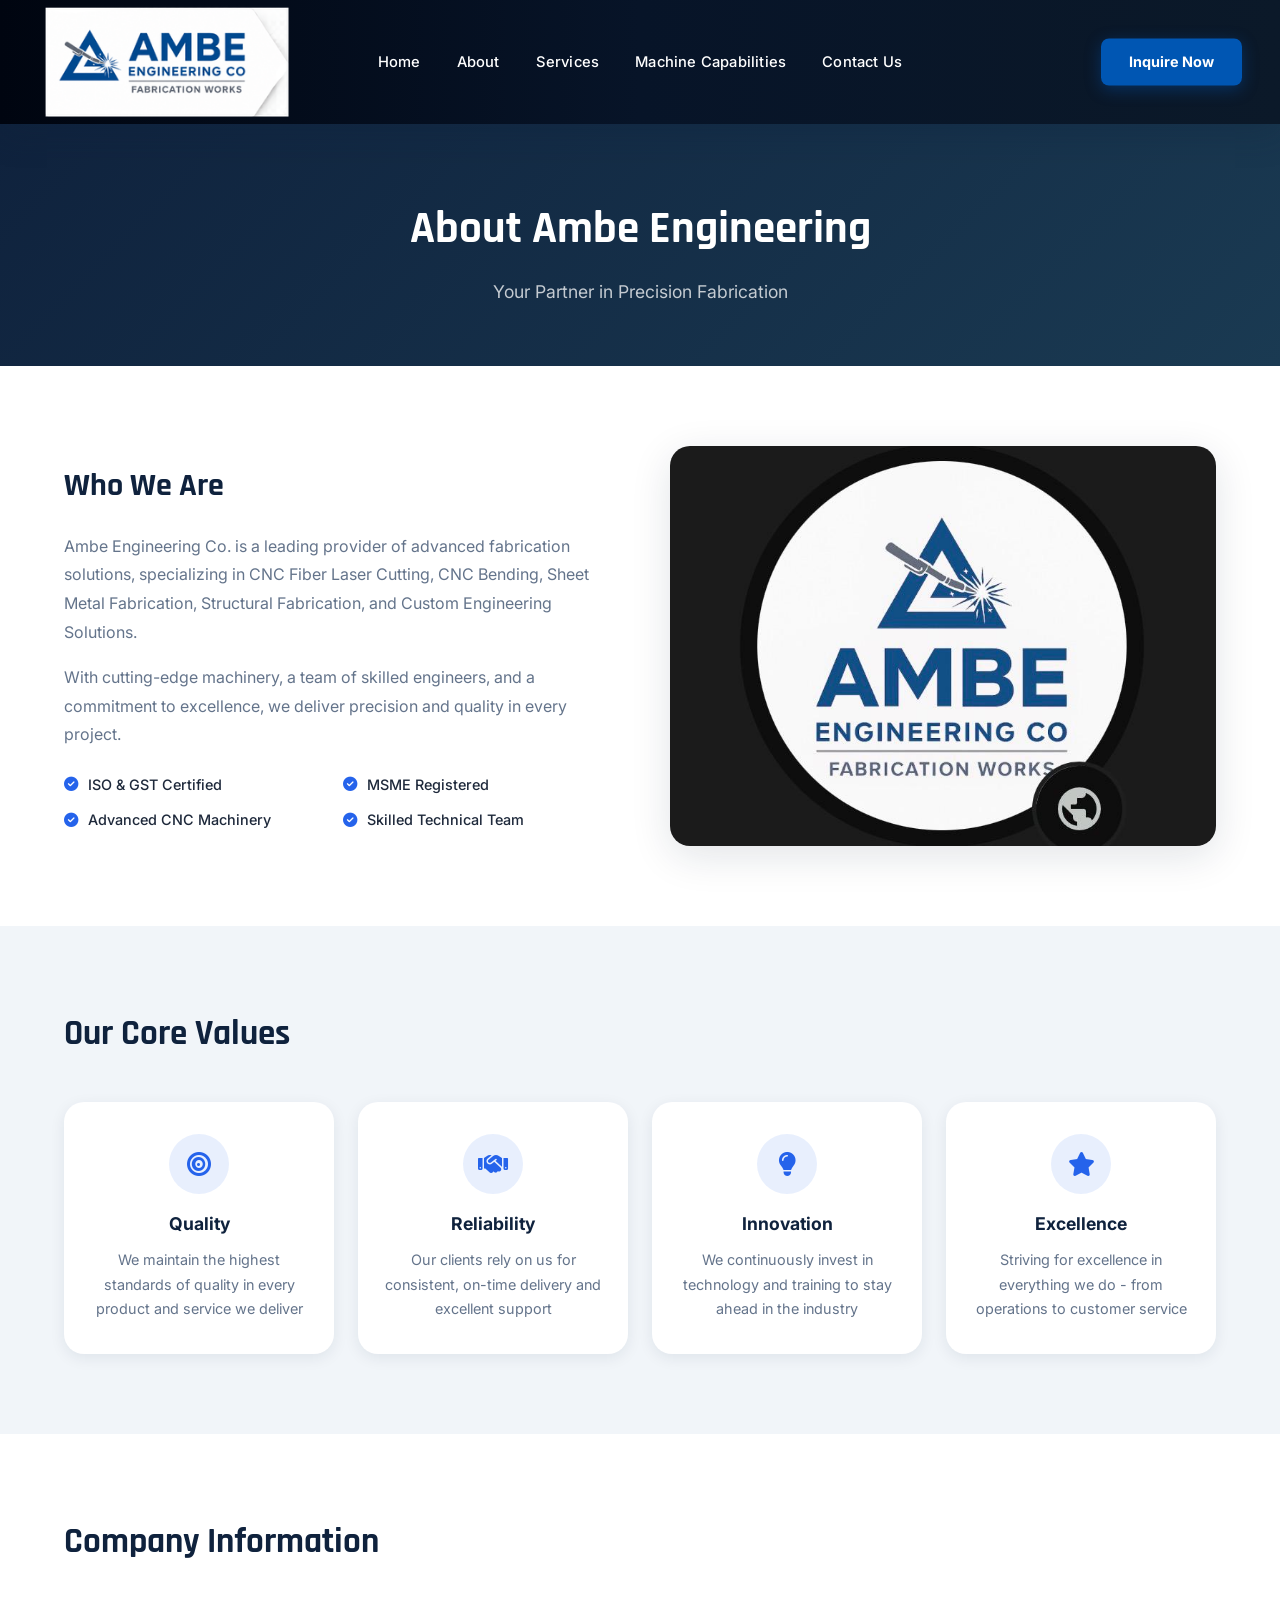
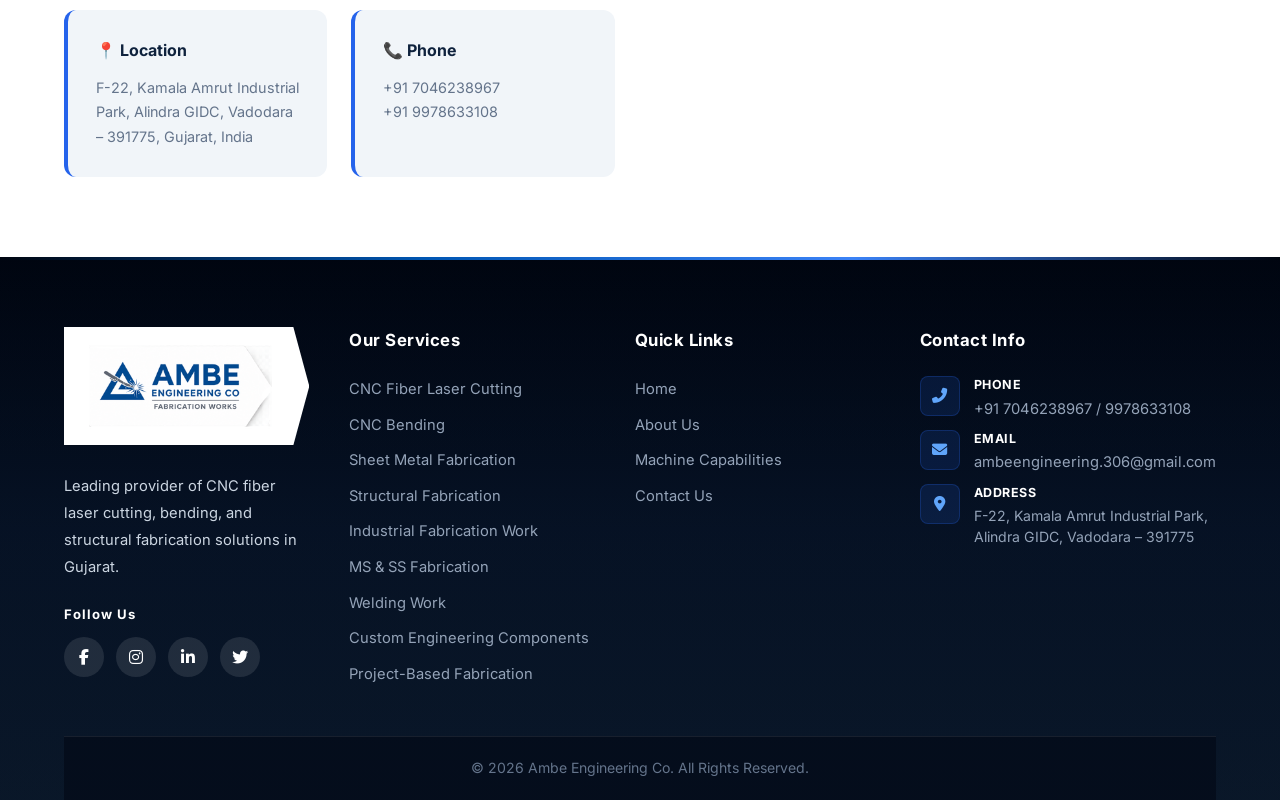
==== about.html @ e3a245c3 "chnge" ====
<!DOCTYPE html>
<html lang="en">
<head>
    <meta charset="UTF-8">
    <meta name="viewport" content="width=device-width, initial-scale=1.0">
    <title>About Us | Ambe Engineering Co.</title>
    <link rel="stylesheet" href="styles.css?v=12">
    <link rel="stylesheet" href="https://cdnjs.cloudflare.com/ajax/libs/font-awesome/6.4.0/css/all.min.css">
</head>
<body>
    <!-- Navigation Bar -->
    <nav class="navbar">
        <div class="nav-container">
            <a href="index.html" class="logo">
                <img src="image&video/footer-logo-wide.png" alt="Ambe Engineering Co. Logo">
            </a>
            <ul class="nav-links">
                <li><a href="index.html">Home</a></li>
                <li><a href="about.html" class="active">About</a></li>
                <li><a href="services.html">Services</a></li>
                <li><a href="machines.html">Machine Capabilities</a></li>
                <li><a href="contact.html">Contact Us</a></li>
            </ul>
            <div class="nav-right">
                <a href="contact.html" class="btn-inquiry">Inquire Now</a>
                <div class="hamburger">
                    <span></span>
                    <span></span>
                    <span></span>
                </div>
            </div>
        </div>
    </nav>

    <!-- Page Header -->
    <section class="page-header">
        <h1>About Ambe Engineering</h1>
        <p>Your Partner in Precision Fabrication</p>
    </section>

    <!-- About Section -->
    <section class="about-section">
        <div class="container">
            <div class="about-grid">
                <div class="about-content">
                    <h2>Who We Are</h2>
                    <p>Ambe Engineering Co. is a leading provider of advanced fabrication solutions, specializing in CNC Fiber Laser Cutting, CNC Bending, Sheet Metal Fabrication, Structural Fabrication, and Custom Engineering Solutions.</p>
                    <p>With cutting-edge machinery, a team of skilled engineers, and a commitment to excellence, we deliver precision and quality in every project.</p>
                    
                    <div class="about-highlights">
                        <div class="highlight">
                            <i class="fas fa-check-circle"></i>
                            <span>ISO & GST Certified</span>
                        </div>
                        <div class="highlight">
                            <i class="fas fa-check-circle"></i>
                            <span>MSME Registered</span>
                        </div>
                        <div class="highlight">
                            <i class="fas fa-check-circle"></i>
                            <span>Advanced CNC Machinery</span>
                        </div>
                        <div class="highlight">
                            <i class="fas fa-check-circle"></i>
                            <span>Skilled Technical Team</span>
                        </div>
                    </div>
                </div>
                <div class="about-image">
                    <img src="image&video/image.png" alt="Ambe Engineering Facility">
                </div>
            </div>
        </div>
    </section>

    <!-- Our Values Section -->
    <section class="values-section">
        <div class="container">
            <h2 class="section-title">Our Core Values</h2>
            <div class="values-grid">
                <div class="value-card">
                    <div class="value-icon">
                        <i class="fas fa-bullseye"></i>
                    </div>
                    <h3>Quality</h3>
                    <p>We maintain the highest standards of quality in every product and service we deliver</p>
                </div>
                <div class="value-card">
                    <div class="value-icon">
                        <i class="fas fa-handshake"></i>
                    </div>
                    <h3>Reliability</h3>
                    <p>Our clients rely on us for consistent, on-time delivery and excellent support</p>
                </div>
                <div class="value-card">
                    <div class="value-icon">
                        <i class="fas fa-lightbulb"></i>
                    </div>
                    <h3>Innovation</h3>
                    <p>We continuously invest in technology and training to stay ahead in the industry</p>
                </div>
                <div class="value-card">
                    <div class="value-icon">
                        <i class="fas fa-star"></i>
                    </div>
                    <h3>Excellence</h3>
                    <p>Striving for excellence in everything we do - from operations to customer service</p>
                </div>
            </div>
        </div>
    </section>

    <!-- Company Info Section -->
    <section class="company-info">
        <div class="container">
            <h2 class="section-title">Company Information</h2>
            <div class="info-grid">
                <div class="info-card">
                    <h3>📍 Location</h3>
                    <p>F-22, Kamala Amrut Industrial Park, Alindra GIDC, Vadodara – 391775, Gujarat, India</p>
                </div>
                <div class="info-card">
                    <h3>📞 Phone</h3>
                    <p>+91 7046238967<br>+91 9978633108</p>
                </div>
                <div class="info-card">
                    <h3>📧 Email</h3>
                    <p>ambeengineering.306@gmail.com</p>
                </div>
                <div class="info-card">
                    <h3>✓ Certifications</h3>
                    <p>GST Certificate<br>MSME Certificate</p>
                </div>
            </div>
        </div>
    </section>

    <!-- Footer -->
    <footer class="footer">
        <div class="footer-container">
            <div class="footer-content">
                <div class="footer-section footer-brand">
                    <div class="footer-logo">
                        <a href="index.html"><img src="image&video/footer-logo-wide.png" alt="Ambe Engineering Co. Logo"></a>
                    </div>
                    <p class="footer-desc">Leading provider of CNC fiber laser cutting, bending, and structural fabrication solutions in Gujarat.</p>
                    <div class="footer-social">
                        <span class="footer-social-label">Follow Us</span>
                        <div class="social-links">
                            <a href="#" aria-label="Facebook"><i class="fab fa-facebook-f"></i></a>
                            <a href="#" aria-label="Instagram"><i class="fab fa-instagram"></i></a>
                            <a href="#" aria-label="LinkedIn"><i class="fab fa-linkedin-in"></i></a>
                            <a href="#" aria-label="Twitter"><i class="fab fa-twitter"></i></a>
                        </div>
                    </div>
                </div>
                <div class="footer-section">
                    <h4>Our Services</h4>
                    <ul class="footer-services-list">
                        <li><a href="services.html">CNC Fiber Laser Cutting</a></li>
                        <li><a href="services.html">CNC Bending</a></li>
                        <li><a href="services.html">Sheet Metal Fabrication</a></li>
                        <li><a href="services.html">Structural Fabrication</a></li>
                        <li><a href="services.html">Industrial Fabrication Work</a></li>
                        <li><a href="services.html">MS &amp; SS Fabrication</a></li>
                        <li><a href="services.html">Welding Work</a></li>
                        <li><a href="services.html">Custom Engineering Components</a></li>
                        <li><a href="services.html">Project-Based Fabrication</a></li>
                    </ul>
                </div>
                <div class="footer-section">
                    <h4>Quick Links</h4>
                    <ul>
                        <li><a href="index.html">Home</a></li>
                        <li><a href="about.html">About Us</a></li>
                        <li><a href="machines.html">Machine Capabilities</a></li>
                        <li><a href="contact.html">Contact Us</a></li>
                    </ul>
                </div>
                <div class="footer-section">
                    <h4>Contact Info</h4>
                    <ul class="footer-contact-list">
                        <li>
                            <span class="footer-contact-icon"><i class="fas fa-phone-alt"></i></span>
                            <div class="footer-contact-text">
                                <strong>Phone</strong>
                                <span><a href="tel:+917046238967">+91 7046238967</a> / <a href="tel:+919978633108">9978633108</a></span>
                            </div>
                        </li>
                        <li>
                            <span class="footer-contact-icon"><i class="fas fa-envelope"></i></span>
                            <div class="footer-contact-text">
                                <strong>Email</strong>
                                <a href="mailto:ambeengineering.306@gmail.com">ambeengineering.306@gmail.com</a>
                            </div>
                        </li>
                        <li>
                            <span class="footer-contact-icon"><i class="fas fa-map-marker-alt"></i></span>
                            <div class="footer-contact-text">
                                <strong>Address</strong>
                                <span>F-22, Kamala Amrut Industrial Park, Alindra GIDC, Vadodara – 391775</span>
                            </div>
                        </li>
                    </ul>
                </div>
            </div>
            <div class="footer-bottom">
                <p>&copy; 2026 Ambe Engineering Co. All Rights Reserved.</p>
            </div>
        </div>
    </footer>

    <script src="script.js"></script>
</body>
</html>
---- styles.css ----
/* ========================================
   AMBE ENGINEERING - PREMIUM STYLES
   ======================================== */

@import url('https://fonts.googleapis.com/css2?family=Inter:wght@400;500;600;700;800&family=Rajdhani:wght@600;700&display=swap');

:root {
    --primary-color: #0f223d;
    --primary-light: #1a3a52;
    --secondary-color: #2563eb;
    --secondary-dark: #1d4ed8;
    --secondary-light: #3b82f6;
    --accent-blue: #1d4ed8;
    --accent-navy: #0f223d;
    --accent-light: #dbeafe;
    --accent-sky: #60a5fa;
    --text-dark: #1e293b;
    --text-muted: #64748b;
    --text-light: #f8fafc;
    --bg-light: #f1f5f9;
    --bg-white: #ffffff;
    --border-light: #e2e8f0;
    --shadow-sm: 0 4px 15px rgba(15, 34, 61, 0.08);
    --shadow-md: 0 10px 40px rgba(15, 34, 61, 0.12);
    --shadow-lg: 0 20px 60px rgba(15, 34, 61, 0.15);
    --shadow-blue: 0 8px 30px rgba(37, 99, 235, 0.25);
    --radius-sm: 8px;
    --radius-md: 12px;
    --radius-lg: 20px;
    --transition: 0.35s cubic-bezier(0.4, 0, 0.2, 1);
    --container-width: 1200px;
    --nav-height: 124px;
}

*, *::before, *::after {
    margin: 0;
    padding: 0;
    box-sizing: border-box;
}

html {
    scroll-behavior: smooth;
}

body {
    font-family: 'Inter', -apple-system, BlinkMacSystemFont, 'Segoe UI', sans-serif;
    color: var(--text-dark);
    background: var(--bg-white);
    line-height: 1.6;
    overflow-x: hidden;
}

img {
    max-width: 100%;
    height: auto;
    display: block;
}

a {
    text-decoration: none;
    color: inherit;
    transition: color var(--transition);
}

ul {
    list-style: none;
}

.container {
    max-width: var(--container-width);
    margin: 0 auto;
    padding: 0 24px;
}

/* ========================================
   CUSTOM CURSOR
   ======================================== */
.custom-cursor-dot,
.custom-cursor-outline {
    position: fixed;
    pointer-events: none;
    z-index: 10000;
    transform: translate(-50%, -50%);
    border-radius: 50%;
}

.custom-cursor-dot {
    width: 10px;
    height: 10px;
    background: var(--secondary-color);
    box-shadow: 0 0 12px rgba(37, 99, 235, 0.6);
    transition: transform 0.2s ease, background 0.2s ease;
}

.custom-cursor-outline {
    width: 36px;
    height: 36px;
    border: 2px solid rgba(37, 99, 235, 0.45);
    transition: width 0.25s ease, height 0.25s ease, border-color 0.25s ease, background 0.25s ease;
}

.custom-cursor-dot.hovered {
    transform: translate(-50%, -50%) scale(2);
    background: var(--secondary-light);
}

.custom-cursor-outline.hovered {
    width: 64px;
    height: 64px;
    border-color: var(--secondary-color);
    background: rgba(37, 99, 235, 0.08);
}

@media (min-width: 1025px) {
    body {
        cursor: none;
    }

    a, button, .btn, input, textarea, select {
        cursor: none;
    }
}

@media (max-width: 1024px) {
    .custom-cursor-dot,
    .custom-cursor-outline {
        display: none;
    }
}

/* ========================================
   SECTION REVEAL ANIMATION
   ======================================== */
.reveal-section {
    opacity: 1;
    transform: translateY(20px);
    transition: opacity 0.7s ease, transform 0.7s ease;
}

.reveal-section.revealed {
    opacity: 1;
    transform: translateY(0);
}

.hero.reveal-section {
    opacity: 1;
    transform: none;
}

/* ========================================
   NAVBAR — solid blue header
   ======================================== */
.navbar {
    position: relative;
    top: 0;
    left: 0;
    right: 0;
    z-index: 1000;
    height: var(--nav-height);
    background: linear-gradient(90deg, #000510 0%, #071428 50%, #0b1929 100%);
    box-shadow: 0 6px 24px rgba(15, 34, 61, 0.28);
    transition: box-shadow var(--transition);
}

.nav-container {
    position: relative;
    width: 100%;
    max-width: 100%;
    margin: 0 auto;
    padding: 0 clamp(20px, 3vw, 48px);
    height: 100%;
    display: flex;
    align-items: center;
    justify-content: center;
}

.logo {
    display: flex;
    align-items: center;
    flex-shrink: 0;
    position: absolute;
    left: clamp(20px, 3vw, 48px);
    top: 50%;
    height: 100%;
    padding: 2px 0;
    transform: translateY(-50%);
    z-index: 2;
}

.logo img {
    height: 100%;
    max-width: min(460px, 48vw);
    width: auto;
    object-fit: contain;
    object-position: left center;
    transition: transform var(--transition);
    display: block;
    margin: 0;
    padding: 0;
}

.logo:hover img {
    transform: scale(1.03);
}

.logo span {
    color: var(--text-light);
    font-family: 'Rajdhani', sans-serif;
    font-weight: 700;
    font-size: 1.1rem;
    margin-left: 10px;
    letter-spacing: 1px;
}

.nav-links {
    position: static;
    transform: none;
    display: flex;
    align-items: center;
    justify-content: center;
    gap: 4px;
    margin: 0;
    padding: 0;
    z-index: 1;
    list-style: none;
    flex: 1;
}

.nav-links a {
    color: #ffffff;
    font-size: 0.92rem;
    font-weight: 500;
    padding: 10px 16px;
    border-radius: 4px;
    transition: color var(--transition), opacity var(--transition);
    white-space: nowrap;
    letter-spacing: 0.2px;
}

.nav-links a:hover {
    color: #ffffff;
    opacity: 0.82;
    background: transparent;
}

.nav-links a.active {
    color: #ffffff;
    font-weight: 700;
    background: transparent;
    opacity: 1;
}

.nav-right {
    display: flex;
    align-items: center;
    gap: 16px;
    margin-left: 0;
    flex-shrink: 0;
    position: absolute;
    right: clamp(16px, 3vw, 48px);
    top: 50%;
    transform: translateY(-50%);
    z-index: 2;
}

.btn-inquiry {
    display: inline-flex;
    align-items: center;
    justify-content: center;
    gap: 8px;
    background: #0056b3;
    color: white;
    padding: 12px 28px;
    border-radius: 8px;
    font-size: 0.9rem;
    font-weight: 700;
    transition: all var(--transition);
    white-space: nowrap;
    box-shadow: 0 4px 16px rgba(0, 86, 179, 0.4);
}

.btn-inquiry:hover {
    background: #004494;
    transform: translateY(-2px);
    box-shadow: 0 8px 24px rgba(0, 86, 179, 0.5);
}

.btn-primary {
    background: linear-gradient(135deg, var(--secondary-color), var(--secondary-light));
    color: white;
}

.btn-primary:hover {
    background: linear-gradient(135deg, var(--secondary-dark), var(--secondary-color));
    transform: translateY(-2px);
    box-shadow: 0 8px 25px rgba(37, 99, 235, 0.35);
}

.hamburger {
    display: none;
    flex-direction: column;
    gap: 5px;
    cursor: pointer;
    padding: 5px;
}

.hamburger span {
    display: block;
    width: 26px;
    height: 3px;
    background: white;
    border-radius: 2px;
    transition: all var(--transition);
}

/* ========================================
   BUTTONS
   ======================================== */
.btn {
    display: inline-flex;
    align-items: center;
    gap: 10px;
    padding: 14px 28px;
    border-radius: 50px;
    font-size: 0.95rem;
    font-weight: 600;
    border: none;
    transition: all var(--transition);
    white-space: nowrap;
}

.btn-secondary {
    background: transparent;
    color: white;
    border: 2px solid rgba(255, 255, 255, 0.6);
}

.btn-secondary:hover {
    background: white;
    color: var(--primary-color);
    border-color: white;
}

.btn-light {
    background: white;
    color: var(--primary-color);
}

.btn-light:hover {
    background: var(--secondary-color);
    color: white;
    transform: translateY(-2px);
}

/* ========================================
   HERO SECTION
   ======================================== */
.hero {
    position: relative;
    width: 100%;
    height: calc(100vh - var(--nav-height));
    min-height: 480px;
    overflow: hidden;
    display: flex;
    align-items: center;
    justify-content: center;
}

.hero-video {
    position: absolute;
    top: 50%;
    left: 50%;
    min-width: 100%;
    min-height: 100%;
    width: auto;
    height: auto;
    transform: translate(-50%, -50%);
    object-fit: cover;
    z-index: 0;
    animation: heroZoom 20s ease-in-out infinite alternate;
}

.hero-overlay {
    position: absolute;
    inset: 0;
    background: linear-gradient(
        to bottom,
        rgba(11, 19, 43, 0.4) 0%,
        rgba(11, 19, 43, 0.2) 50%,
        rgba(11, 19, 43, 0.5) 100%
    );
    z-index: 1;
}

.hero-content {
    position: relative;
    z-index: 2;
    text-align: center;
    padding: 0 24px;
}

/* ========================================
   ABOUT HOME SECTION
   ======================================== */
.about-home {
    padding: 120px 0;
    background: linear-gradient(135deg, #f8fafc 0%, #eef2ff 50%, #f1f5f9 100%);
    position: relative;
    overflow: hidden;
}

.about-home-bg {
    position: absolute;
    inset: 0;
    background-image: radial-gradient(circle, rgba(37, 99, 235, 0.07) 1px, transparent 1px);
    background-size: 28px 28px;
    pointer-events: none;
}

.about-home-bg::before {
    content: '';
    position: absolute;
    top: -20%;
    right: -10%;
    width: 500px;
    height: 500px;
    background: radial-gradient(circle, rgba(37, 99, 235, 0.12) 0%, transparent 70%);
    border-radius: 50%;
    animation: blobPulse 8s ease-in-out infinite;
}

.about-home-bg::after {
    content: '';
    position: absolute;
    bottom: -15%;
    left: -5%;
    width: 400px;
    height: 400px;
    background: radial-gradient(circle, rgba(59, 130, 246, 0.08) 0%, transparent 70%);
    border-radius: 50%;
    animation: blobPulse 10s ease-in-out infinite reverse;
}

@keyframes blobPulse {
    0%, 100% { transform: scale(1); opacity: 0.8; }
    50% { transform: scale(1.15); opacity: 1; }
}

.about-home-grid {
    display: grid;
    grid-template-columns: 1fr 1fr;
    gap: 70px;
    align-items: center;
    position: relative;
    z-index: 1;
}

.about-image-collage {
    position: relative;
    width: 100%;
    max-width: 500px;
    aspect-ratio: 1;
    margin: 0 auto;
    animation: floatCollage 7s ease-in-out infinite;
}

@keyframes floatCollage {
    0%, 100% { transform: translateY(0); }
    50% { transform: translateY(-14px); }
}

.collage-glow-ring {
    position: absolute;
    top: 50%;
    left: 50%;
    width: 70%;
    height: 70%;
    transform: translate(-50%, -50%);
    border-radius: 50%;
    background: radial-gradient(circle, rgba(37, 99, 235, 0.15) 0%, transparent 70%);
    animation: glowPulse 4s ease-in-out infinite;
    z-index: 0;
}

.collage-orbit-ring {
    position: absolute;
    top: 50%;
    left: 50%;
    width: 88%;
    height: 88%;
    transform: translate(-50%, -50%);
    border: 2px dashed rgba(37, 99, 235, 0.2);
    border-radius: 50%;
    animation: orbitSpin 30s linear infinite;
    z-index: 0;
}

@keyframes glowPulse {
    0%, 100% { opacity: 0.6; transform: translate(-50%, -50%) scale(1); }
    50% { opacity: 1; transform: translate(-50%, -50%) scale(1.08); }
}

@keyframes orbitSpin {
    from { transform: translate(-50%, -50%) rotate(0deg); }
    to { transform: translate(-50%, -50%) rotate(360deg); }
}

.collage-circle {
    position: absolute;
    border-radius: 50%;
    overflow: hidden;
    border: 4px solid white;
    box-shadow: 0 8px 30px rgba(15, 34, 61, 0.15);
    background: white;
    transition: transform 0.45s cubic-bezier(0.4, 0, 0.2, 1),
                box-shadow 0.45s ease,
                border-color 0.45s ease;
}

.collage-circle img {
    width: 100%;
    height: 100%;
    object-fit: cover;
    object-position: center;
    transition: transform 0.5s ease;
}

.collage-circle:hover {
    transform: scale(1.1);
    box-shadow: 0 16px 40px rgba(37, 99, 235, 0.3);
    border-color: var(--secondary-light);
    z-index: 10;
}

.collage-circle:hover img {
    transform: scale(1.08);
}

.circle-main {
    width: 54%;
    height: 54%;
    top: 50%;
    left: 50%;
    transform: translate(-50%, -50%);
    z-index: 5;
    border-width: 5px;
    border-color: white;
    box-shadow: 0 12px 40px rgba(37, 99, 235, 0.25);
    animation: mainCirclePulse 5s ease-in-out infinite;
}

@keyframes mainCirclePulse {
    0%, 100% { box-shadow: 0 12px 40px rgba(37, 99, 235, 0.25); }
    50% { box-shadow: 0 16px 50px rgba(37, 99, 235, 0.4); }
}

.circle-main:hover {
    transform: translate(-50%, -50%) scale(1.06);
}

.circle-sub {
    width: 28%;
    height: 28%;
    z-index: 4;
}

.circle-1 {
    top: 0;
    left: 6%;
}

.circle-2 {
    top: 3%;
    right: 0;
}

.circle-3 {
    bottom: 3%;
    left: 0;
}

.circle-4 {
    bottom: 0;
    right: 6%;
}

.about-image-collage.collage-revealed .circle-1 {
    animation: floatSub1 6s ease-in-out infinite;
}

.about-image-collage.collage-revealed .circle-2 {
    animation: floatSub2 7s ease-in-out infinite 0.5s;
}

.about-image-collage.collage-revealed .circle-3 {
    animation: floatSub1 6.5s ease-in-out infinite 1s;
}

.about-image-collage.collage-revealed .circle-4 {
    animation: floatSub2 7.5s ease-in-out infinite 1.5s;
}

@keyframes floatSub1 {
    0%, 100% { transform: translateY(0); }
    50% { transform: translateY(-8px); }
}

@keyframes floatSub2 {
    0%, 100% { transform: translateY(0); }
    50% { transform: translateY(8px); }
}

.collage-circle-logo {
    background: linear-gradient(145deg, #ffffff 0%, #eef2ff 100%);
    border: 4px solid var(--secondary-color) !important;
    padding: 10px;
    display: flex;
    align-items: center;
    justify-content: center;
}

.collage-circle-logo img {
    object-fit: contain;
    width: 85%;
    height: 85%;
    filter: none;
}

.collage-circle-logo:hover {
    border-color: var(--secondary-light) !important;
    background: linear-gradient(145deg, #ffffff 0%, #dbeafe 100%);
}

.about-home-content {
    padding-left: 10px;
}

.about-badge-slanted {
    display: inline-block;
    background: linear-gradient(135deg, var(--secondary-color), var(--secondary-light));
    color: white;
    padding: 9px 22px;
    font-size: 0.78rem;
    font-weight: 600;
    letter-spacing: 0.8px;
    margin-bottom: 22px;
    transform: skewX(-4deg);
    border-radius: 4px;
    box-shadow: 0 4px 15px rgba(37, 99, 235, 0.3);
    animation: badgeShine 3s ease-in-out infinite;
}

@keyframes badgeShine {
    0%, 100% { box-shadow: 0 4px 15px rgba(37, 99, 235, 0.3); }
    50% { box-shadow: 0 6px 25px rgba(37, 99, 235, 0.45); }
}

.about-badge-slanted span {
    display: inline-block;
    transform: skewX(4deg);
}

.about-home-content h2 {
    font-family: 'Rajdhani', sans-serif;
    font-size: 2.75rem;
    font-weight: 800;
    color: var(--accent-navy);
    line-height: 1.15;
    margin-bottom: 22px;
    letter-spacing: 0.5px;
}

.about-home-content h2 span {
    background: linear-gradient(135deg, var(--secondary-color), var(--secondary-light));
    -webkit-background-clip: text;
    -webkit-text-fill-color: transparent;
    background-clip: text;
}

.about-description-lead {
    font-size: 1.08rem;
    color: #334155;
    font-weight: 500;
    margin-bottom: 18px;
    line-height: 1.75;
    padding-left: 18px;
    border-left: 4px solid var(--secondary-color);
}

.about-description-lead strong {
    color: var(--secondary-color);
    font-weight: 700;
}

.about-description-body {
    color: #64748b;
    margin-bottom: 24px;
    line-height: 1.85;
    font-size: 0.98rem;
}

.about-mini-features {
    display: flex;
    flex-wrap: wrap;
    gap: 12px;
    margin-bottom: 28px;
}

.about-mini-feature {
    display: inline-flex;
    align-items: center;
    gap: 8px;
    background: white;
    color: var(--accent-navy);
    font-size: 0.82rem;
    font-weight: 600;
    padding: 8px 16px;
    border-radius: 50px;
    border: 1px solid rgba(37, 99, 235, 0.15);
    box-shadow: 0 2px 10px rgba(15, 34, 61, 0.06);
    transition: all var(--transition);
}

.about-mini-feature i {
    color: var(--secondary-color);
    font-size: 0.9rem;
}

.about-mini-feature:hover {
    transform: translateY(-3px);
    border-color: var(--secondary-color);
    box-shadow: var(--shadow-blue);
    background: #eef2ff;
}

.about-home-content .btn-primary {
    position: relative;
    overflow: hidden;
}

.about-home-content .btn-primary::after {
    content: '';
    position: absolute;
    top: 0;
    left: -100%;
    width: 100%;
    height: 100%;
    background: linear-gradient(90deg, transparent, rgba(255,255,255,0.3), transparent);
    transition: left 0.5s ease;
}

.about-home-content .btn-primary:hover::after {
    left: 100%;
}

/* ========================================
   SECTION HEADERS
   ======================================== */
.section-header {
    text-align: center;
    margin-bottom: 50px;
}

.section-tagline {
    display: inline-block;
    background: rgba(29, 78, 216, 0.1);
    color: var(--accent-blue);
    padding: 6px 18px;
    border-radius: 50px;
    font-size: 0.8rem;
    font-weight: 700;
    letter-spacing: 2px;
    margin-bottom: 16px;
}

.section-title {
    font-family: 'Rajdhani', sans-serif;
    font-size: 2.2rem;
    font-weight: 700;
    color: var(--primary-color);
    margin-bottom: 16px;
}

.main-title-premium {
    font-size: 2.5rem;
    letter-spacing: 1px;
}

.main-title-premium span {
    color: var(--secondary-color);
}

.section-subtitle {
    color: var(--text-muted);
    font-size: 1.05rem;
    max-width: 650px;
    margin: 0 auto 20px;
}

.subtitle-premium {
    max-width: 700px;
}

.separator-premium {
    display: flex;
    align-items: center;
    justify-content: center;
    gap: 15px;
    margin-top: 20px;
}

.separator-premium span {
    display: block;
    width: 60px;
    height: 2px;
    background: linear-gradient(to right, transparent, var(--secondary-color));
}

.separator-premium span:last-child {
    background: linear-gradient(to left, transparent, var(--secondary-color));
}

.separator-premium i {
    color: var(--secondary-color);
    font-size: 1rem;
}

.title-line {
    width: 80px;
    height: 4px;
    background: var(--secondary-color);
    margin: 0 auto;
    border-radius: 2px;
}

/* ========================================
   HOME MACHINES SECTION
   ======================================== */
.home-machines {
    padding: 110px 0;
    background: linear-gradient(160deg, var(--accent-navy) 0%, var(--primary-light) 50%, #1e3a5f 100%);
    position: relative;
}

.home-machines::before {
    content: '';
    position: absolute;
    inset: 0;
    background: radial-gradient(ellipse at 20% 50%, rgba(37, 99, 235, 0.15) 0%, transparent 60%);
    pointer-events: none;
}

.home-machines .container {
    position: relative;
    z-index: 1;
}

.home-machines .section-tagline {
    background: rgba(37, 99, 235, 0.2);
    color: var(--accent-sky);
}

.home-machines .section-title,
.home-machines .main-title-premium {
    color: white;
}

.home-machines .section-subtitle {
    color: rgba(255, 255, 255, 0.7);
}

.machines-grid-premium {
    display: grid;
    grid-template-columns: repeat(2, 1fr);
    gap: 30px;
    align-items: stretch;
}

.machine-card-premium-dark {
    display: flex;
    flex-direction: column;
    height: 100%;
    background: rgba(255, 255, 255, 0.06);
    border: 1px solid rgba(255, 255, 255, 0.12);
    border-radius: var(--radius-lg);
    padding: 30px;
    transition: all 0.45s cubic-bezier(0.4, 0, 0.2, 1);
    position: relative;
    overflow: hidden;
}

.machine-card-premium-dark::before {
    content: '';
    position: absolute;
    inset: -1px;
    border-radius: var(--radius-lg);
    padding: 1px;
    background: linear-gradient(135deg, transparent, rgba(37, 99, 235, 0.4), transparent);
    -webkit-mask: linear-gradient(#fff 0 0) content-box, linear-gradient(#fff 0 0);
    mask: linear-gradient(#fff 0 0) content-box, linear-gradient(#fff 0 0);
    -webkit-mask-composite: xor;
    mask-composite: exclude;
    opacity: 0;
    transition: opacity 0.45s ease;
}

.machine-card-premium-dark::after {
    content: '';
    position: absolute;
    top: -50%;
    left: -50%;
    width: 200%;
    height: 200%;
    background: radial-gradient(circle, rgba(37, 99, 235, 0.1) 0%, transparent 60%);
    opacity: 0;
    transition: opacity var(--transition);
}

.machine-card-premium-dark:hover::before {
    opacity: 1;
}

.machine-card-premium-dark:hover {
    background: rgba(255, 255, 255, 0.1);
    transform: translateY(-10px) scale(1.01);
    box-shadow: 0 25px 60px rgba(0, 0, 0, 0.35), 0 0 40px rgba(37, 99, 235, 0.15);
    border-color: rgba(37, 99, 235, 0.5);
}

.machine-card-premium-dark:hover::after {
    opacity: 1;
}

.machine-media-premium {
    width: 100%;
    height: 260px;
    min-height: 260px;
    border-radius: var(--radius-md);
    overflow: hidden;
    margin-bottom: 20px;
    background: linear-gradient(180deg, #1e3350 0%, #0f223d 100%);
    position: relative;
    display: flex;
    align-items: center;
    justify-content: center;
    padding: 16px 20px;
}

.machine-media-premium::after {
    content: '';
    position: absolute;
    inset: 0;
    background: linear-gradient(to top, rgba(15, 34, 61, 0.5) 0%, transparent 50%);
    opacity: 0;
    transition: opacity 0.4s ease;
}

.machine-card-premium-dark:hover .machine-media-premium::after {
    opacity: 1;
}

.card-icon-box {
    width: 50px;
    height: 50px;
    background: linear-gradient(135deg, var(--secondary-color), var(--secondary-light));
    border-radius: var(--radius-sm);
    display: flex;
    align-items: center;
    justify-content: center;
    flex-shrink: 0;
    transition: transform var(--transition);
}

.machine-card-premium-dark:hover .card-icon-box {
    transform: rotate(-5deg) scale(1.1);
}

.card-title-box p {
    color: var(--accent-sky);
    font-size: 0.85rem;
    font-weight: 600;
    letter-spacing: 2px;
}

.card-header-premium {
    display: flex;
    align-items: center;
    gap: 16px;
    margin-bottom: 20px;
}

.card-icon-box i {
    color: white;
    font-size: 1.3rem;
}

.card-title-box h3 {
    font-family: 'Rajdhani', sans-serif;
    font-size: 1.4rem;
    font-weight: 700;
    color: white;
    letter-spacing: 1px;
}

.machine-media-premium img {
    width: 100%;
    height: 100%;
    max-width: 100%;
    max-height: 100%;
    object-fit: contain;
    object-position: center;
    transition: transform 0.5s ease;
}

.machine-card-premium-dark:hover .machine-media-premium img {
    transform: scale(1.05);
}

.machine-description-premium {
    color: rgba(255, 255, 255, 0.75);
    font-size: 0.95rem;
    line-height: 1.7;
    margin-bottom: 24px;
    flex: 1;
}

.machine-specs-grid-premium {
    display: grid;
    grid-template-columns: repeat(2, 1fr);
    gap: 12px;
}

.spec-badge-box {
    display: flex;
    align-items: center;
    gap: 12px;
    background: rgba(255, 255, 255, 0.06);
    border: 1px solid rgba(255, 255, 255, 0.08);
    border-radius: var(--radius-sm);
    padding: 12px;
}

.spec-icon-box {
    width: 36px;
    height: 36px;
    background: rgba(37, 99, 235, 0.2);
    border-radius: 6px;
    display: flex;
    align-items: center;
    justify-content: center;
    flex-shrink: 0;
}

.spec-icon-box i {
    color: var(--secondary-color);
    font-size: 0.9rem;
}

.machine-specs-grid-premium .spec-label {
    display: block;
    font-size: 0.72rem;
    color: #ffffff;
    font-weight: 600;
    letter-spacing: 1px;
    text-transform: uppercase;
}

.machine-specs-grid-premium .spec-value {
    display: block;
    font-size: 0.88rem;
    color: #ffffff;
    font-weight: 700;
}

.home-machines .machine-description-premium {
    color: rgba(255, 255, 255, 0.9);
}

.home-machines .card-title-box h3,
.home-machines .card-title-box p {
    color: #ffffff;
}

.home-machines .card-title-box p {
    color: var(--accent-sky);
}

/* ========================================
   MISSION & VISION SECTION
   ======================================== */
.mission-vision-section {
    padding: 100px 0 90px;
    background: linear-gradient(180deg, #eef2ff 0%, #f8fafc 45%, #eef2ff 100%);
    position: relative;
    overflow: hidden;
}

.mv-bg-pattern {
    position: absolute;
    inset: 0;
    background-image: radial-gradient(circle, rgba(37, 99, 235, 0.06) 1px, transparent 1px);
    background-size: 26px 26px;
    pointer-events: none;
}

.mission-vision-section .container {
    position: relative;
    z-index: 1;
}

.mv-header {
    text-align: center;
    margin-bottom: 36px;
}

.mv-tag {
    display: inline-block;
    background: rgba(37, 99, 235, 0.12);
    color: var(--secondary-color);
    font-size: 0.75rem;
    font-weight: 700;
    letter-spacing: 2.5px;
    padding: 7px 18px;
    border-radius: 50px;
    margin-bottom: 16px;
}

.mv-title {
    font-family: 'Rajdhani', sans-serif;
    font-size: 2.6rem;
    font-weight: 800;
    color: var(--accent-navy);
    letter-spacing: 0.5px;
}

.mv-visual {
    max-width: 960px;
    margin: 0 auto;
    position: relative;
}

.mv-lines-area {
    position: absolute;
    inset: 0;
    width: 100%;
    height: 100%;
    margin: 0;
    pointer-events: none;
    z-index: 1;
}

.mv-connectors-svg {
    width: 100%;
    height: 100%;
    display: block;
    overflow: visible;
}

.mv-hub-area {
    position: relative;
    display: flex;
    flex-direction: column;
    align-items: center;
    margin-bottom: 0;
    min-height: 170px;
    z-index: 2;
}

.mv-hub-ring-outer {
    position: absolute;
    top: 8px;
    width: 130px;
    height: 130px;
    border: 2px dashed rgba(37, 99, 235, 0.35);
    border-radius: 50%;
    animation: mvRingSpin 20s linear infinite;
}

@keyframes mvRingSpin {
    from { transform: rotate(0deg); }
    to { transform: rotate(360deg); }
}

.mv-hub {
    position: relative;
    z-index: 2;
    width: 110px;
    height: 110px;
    border-radius: 50%;
    background: linear-gradient(145deg, #ffffff, #eef2ff);
    border: 3px solid var(--secondary-light);
    box-shadow: var(--shadow-blue);
    display: flex;
    flex-direction: column;
    align-items: center;
    justify-content: center;
    text-align: center;
    padding: 10px;
    margin-top: 18px;
}

.mv-hub-icon {
    color: var(--secondary-color);
    font-size: 1.1rem;
    margin-bottom: 4px;
}

.mv-hub-title {
    font-family: 'Rajdhani', sans-serif;
    font-size: 0.85rem;
    font-weight: 800;
    color: var(--accent-navy);
    letter-spacing: 0.5px;
    line-height: 1.2;
}

.mv-hub-sub {
    font-size: 0.65rem;
    color: var(--secondary-color);
    font-weight: 600;
    margin-top: 2px;
}

.mv-connector-path {
    transition: stroke-dashoffset 0s, stroke-dasharray 0s;
}

.mission-vision-section.mv-lines-flow .mv-connector-path {
    animation: mvDashFlow 2.2s linear infinite;
}

@keyframes mvDashFlow {
    from { stroke-dashoffset: 0; }
    to { stroke-dashoffset: -32; }
}

.mv-card-connector {
    position: absolute;
    top: -18px;
    left: 50%;
    transform: translateX(-50%) scale(0);
    width: 22px;
    height: 22px;
    border-radius: 50%;
    background: var(--secondary-color);
    border: 4px solid white;
    box-shadow: 0 0 0 3px var(--secondary-light), 0 4px 14px rgba(37, 99, 235, 0.4);
    z-index: 5;
    opacity: 0;
    pointer-events: none;
}

.mv-card-connector::before {
    content: '';
    position: absolute;
    left: 50%;
    bottom: 100%;
    transform: translateX(-50%);
    width: 3px;
    height: 14px;
    border-radius: 999px;
    background: repeating-linear-gradient(
        to bottom,
        currentColor 0 4px,
        transparent 4px 8px
    );
}

.mv-card-vision .mv-card-connector {
    color: var(--secondary-color);
}

.mv-card-mission .mv-card-connector {
    color: var(--secondary-light);
    background: var(--secondary-light);
    box-shadow: 0 0 0 2px var(--secondary-color), 0 4px 14px rgba(59, 130, 246, 0.4);
}

.mission-vision-section.mv-lines-drawn .mv-card-vision .mv-card-connector {
    opacity: 1;
    transform: translateX(-50%) scale(1);
    transition: opacity 0.35s ease 1.3s, transform 0.45s cubic-bezier(0.34, 1.56, 0.64, 1) 1.3s;
    animation: mvDotPulse 2.2s ease-in-out infinite 1.6s;
}

.mission-vision-section.mv-lines-drawn .mv-card-mission .mv-card-connector {
    opacity: 1;
    transform: translateX(-50%) scale(1);
    transition: opacity 0.35s ease 1.5s, transform 0.45s cubic-bezier(0.34, 1.56, 0.64, 1) 1.5s;
    animation: mvDotPulse 2.2s ease-in-out infinite 1.8s;
}

@keyframes mvDotPulse {
    0%, 100% { transform: translateX(-50%) scale(1); opacity: 1; }
    50% { transform: translateX(-50%) scale(1.2); opacity: 0.85; }
}

.mv-cards-grid {
    display: grid;
    grid-template-columns: 1fr 1fr;
    gap: 28px;
    position: relative;
    z-index: 2;
}

.mv-card {
    background: rgba(255, 255, 255, 0.58);
    backdrop-filter: blur(20px);
    -webkit-backdrop-filter: blur(20px);
    border-radius: var(--radius-lg);
    padding: 32px 28px;
    box-shadow:
        0 8px 32px rgba(37, 99, 235, 0.12),
        inset 0 1px 0 rgba(255, 255, 255, 0.95),
        inset 0 -1px 0 rgba(255, 255, 255, 0.4);
    border: 1px solid rgba(255, 255, 255, 0.82);
    transition:
        transform 0.45s cubic-bezier(0.34, 1.2, 0.64, 1),
        box-shadow 0.45s ease,
        border-color 0.35s ease,
        background 0.35s ease;
    position: relative;
    margin-top: 8px;
    overflow: visible;
    cursor: pointer;
}

.mv-card::after {
    content: '';
    position: absolute;
    top: 0;
    left: -120%;
    width: 55%;
    height: 100%;
    background: linear-gradient(
        105deg,
        transparent 0%,
        rgba(255, 255, 255, 0.55) 45%,
        transparent 100%
    );
    transform: skewX(-18deg);
    transition: left 0.7s ease;
    pointer-events: none;
    z-index: 1;
}

.mv-card-vision {
    border-top: 3px solid var(--secondary-color);
}

.mv-card-mission {
    border-top: 3px solid var(--secondary-light);
}

@media (hover: hover) {
    .mv-card:hover {
        transform: translateY(-10px) scale(1.015);
        box-shadow: 0 22px 50px rgba(37, 99, 235, 0.22), 0 8px 24px rgba(15, 34, 61, 0.1);
    }

    .mv-card:hover::after {
        left: 130%;
    }

    .mv-card-vision:hover {
        border-color: rgba(37, 99, 235, 0.45);
        border-top-color: var(--secondary-color);
        background: rgba(255, 255, 255, 0.78);
        box-shadow: 0 22px 50px rgba(37, 99, 235, 0.22), inset 0 1px 0 rgba(255, 255, 255, 1);
    }

    .mv-card-mission:hover {
        border-color: rgba(59, 130, 246, 0.45);
        border-top-color: var(--secondary-light);
        background: rgba(255, 255, 255, 0.78);
        box-shadow: 0 22px 50px rgba(59, 130, 246, 0.2), inset 0 1px 0 rgba(255, 255, 255, 1);
    }

    .mv-card:hover .mv-card-icon {
        transform: scale(1.15) rotate(-6deg);
    }

    .mv-card-vision:hover .mv-card-icon {
        background: rgba(37, 99, 235, 0.2);
        box-shadow: 0 6px 18px rgba(37, 99, 235, 0.25);
    }

    .mv-card-mission:hover .mv-card-icon {
        background: rgba(59, 130, 246, 0.22);
        box-shadow: 0 6px 18px rgba(59, 130, 246, 0.25);
    }

    .mv-card:hover .mv-card-badge {
        transform: scale(1.06);
        letter-spacing: 1.4px;
    }

    .mv-card-vision:hover .mv-card-badge {
        background: rgba(37, 99, 235, 0.18);
    }

    .mv-card-mission:hover .mv-card-badge {
        background: rgba(59, 130, 246, 0.2);
    }

    .mv-card:hover .mv-card-title {
        color: var(--secondary-color);
        transform: translateX(4px);
    }

    .mv-card:hover .mv-card-text {
        color: #334155;
    }

    .mv-card:hover .mv-card-list li {
        transform: translateX(8px);
        background: rgba(255, 255, 255, 0.6);
        box-shadow: inset 0 1px 0 rgba(255, 255, 255, 0.95), 0 4px 12px rgba(37, 99, 235, 0.12);
    }

    .mv-card:hover .mv-card-list li:nth-child(2) {
        transition-delay: 0.06s;
    }

    .mv-card:hover .mv-card-list li:nth-child(3) {
        transition-delay: 0.12s;
    }

    .mv-card:hover .mv-bullet {
        transform: scale(1.35);
        box-shadow: 0 0 10px rgba(37, 99, 235, 0.45);
    }

    .mission-vision-section.mv-lines-drawn .mv-card:hover .mv-card-connector {
        transform: translateX(-50%) scale(1.25);
        box-shadow: 0 0 0 4px rgba(37, 99, 235, 0.2), 0 0 18px rgba(37, 99, 235, 0.45);
    }
}

.mv-card:active {
    transform: translateY(-4px) scale(1.005);
}

.mv-card-top {
    display: flex;
    align-items: center;
    justify-content: space-between;
    margin-bottom: 18px;
}

.mv-card-icon {
    width: 44px;
    height: 44px;
    border-radius: var(--radius-sm);
    display: flex;
    align-items: center;
    justify-content: center;
    font-size: 1.1rem;
    transition: transform 0.4s cubic-bezier(0.34, 1.2, 0.64, 1), background 0.35s ease, box-shadow 0.35s ease;
}

.mv-icon-vision {
    background: rgba(37, 99, 235, 0.12);
    color: var(--secondary-color);
}

.mv-icon-mission {
    background: rgba(59, 130, 246, 0.15);
    color: var(--secondary-dark);
}

.mv-card-badge {
    font-size: 0.7rem;
    font-weight: 700;
    letter-spacing: 1px;
    padding: 5px 12px;
    border-radius: 50px;
    transition: transform 0.35s ease, letter-spacing 0.35s ease, background 0.35s ease;
}

.mv-badge-vision {
    background: rgba(37, 99, 235, 0.1);
    color: var(--secondary-color);
}

.mv-badge-mission {
    background: rgba(59, 130, 246, 0.12);
    color: var(--secondary-dark);
}

.mv-card-title {
    font-family: 'Rajdhani', sans-serif;
    font-size: 1.5rem;
    font-weight: 700;
    color: var(--accent-navy);
    margin-bottom: 14px;
    transition: color 0.35s ease, transform 0.35s ease;
}

.mv-card-text {
    color: #475569;
    font-size: 0.95rem;
    line-height: 1.75;
    margin-bottom: 18px;
    transition: color 0.35s ease;
}

.mv-card-list {
    list-style: none;
    padding: 0;
    margin: 0;
}

.mv-card-list li {
    display: flex;
    align-items: flex-start;
    gap: 10px;
    color: #475569;
    font-size: 0.9rem;
    line-height: 1.65;
    margin-bottom: 12px;
    padding: 14px 16px;
    background: rgba(255, 255, 255, 0.4);
    backdrop-filter: blur(12px);
    -webkit-backdrop-filter: blur(12px);
    border: 1px solid rgba(255, 255, 255, 0.6);
    border-radius: 12px;
    transition: transform 0.35s ease, background 0.35s ease, box-shadow 0.35s ease;
    box-shadow: inset 0 1px 0 rgba(255, 255, 255, 0.8);
}

.mv-card-list li strong {
    color: var(--accent-navy);
}

.mv-bullet {
    width: 8px;
    height: 8px;
    background: var(--secondary-color);
    border-radius: 50%;
    flex-shrink: 0;
    margin-top: 7px;
    transition: transform 0.35s ease, box-shadow 0.35s ease;
}

/* ========================================
   SERVICES PREVIEW — INTERACTIVE GLASS
   ======================================== */
.services-preview {
    padding: 110px 0;
    background: linear-gradient(180deg, #f8fafc 0%, #ffffff 40%, #eef2ff 100%);
    position: relative;
    overflow: hidden;
}

.services-preview-bg {
    position: absolute;
    inset: 0;
    background-image: radial-gradient(circle, rgba(37, 99, 235, 0.07) 1px, transparent 1px);
    background-size: 28px 28px;
    pointer-events: none;
}

.services-preview-bg::after {
    content: '';
    position: absolute;
    top: 10%;
    right: -5%;
    width: 400px;
    height: 400px;
    background: radial-gradient(circle, rgba(37, 99, 235, 0.08) 0%, transparent 70%);
    border-radius: 50%;
}

.services-preview .container {
    position: relative;
    z-index: 1;
}

.services-showcase-header {
    text-align: center;
    max-width: 720px;
    margin: 0 auto 48px;
}

.services-showcase-tag {
    display: inline-block;
    background: rgba(37, 99, 235, 0.1);
    color: var(--secondary-color);
    font-size: 0.72rem;
    font-weight: 700;
    letter-spacing: 2.5px;
    padding: 7px 18px;
    border-radius: 50px;
    margin-bottom: 16px;
    border: 1px solid rgba(37, 99, 235, 0.15);
}

.services-showcase-title {
    font-family: 'Rajdhani', sans-serif;
    font-size: 2.75rem;
    font-weight: 800;
    color: var(--accent-navy);
    margin-bottom: 14px;
    letter-spacing: 0.5px;
}

.services-showcase-subtitle {
    color: var(--text-muted);
    font-size: 1.02rem;
    line-height: 1.75;
    margin-bottom: 22px;
}

.services-showcase-line {
    display: flex;
    align-items: center;
    justify-content: center;
    gap: 14px;
}

.services-showcase-line span {
    width: 50px;
    height: 2px;
    background: linear-gradient(90deg, transparent, var(--secondary-color));
}

.services-showcase-line span:last-child {
    background: linear-gradient(90deg, var(--secondary-color), transparent);
}

.services-showcase-line i {
    color: var(--secondary-color);
    font-size: 1rem;
    animation: spinSlow 10s linear infinite;
}

.services-interactive {
    display: grid;
    grid-template-columns: 340px 1fr;
    gap: 24px;
    align-items: stretch;
}

.services-nav-col {
    display: flex;
    flex-direction: column;
    gap: 8px;
    max-height: 520px;
    overflow-y: auto;
    padding-right: 4px;
    scrollbar-width: thin;
    scrollbar-color: rgba(37, 99, 235, 0.3) transparent;
}

.service-nav-btn {
    display: flex;
    align-items: center;
    gap: 12px;
    width: 100%;
    padding: 14px 16px;
    border: 1px solid rgba(255, 255, 255, 0.9);
    border-radius: var(--radius-md);
    background: rgba(255, 255, 255, 0.65);
    backdrop-filter: blur(12px);
    -webkit-backdrop-filter: blur(12px);
    box-shadow: 0 4px 16px rgba(15, 34, 61, 0.06);
    cursor: pointer;
    text-align: left;
    font-family: inherit;
    transition: all 0.35s cubic-bezier(0.4, 0, 0.2, 1);
    color: var(--accent-navy);
}

.service-nav-btn i {
    color: var(--secondary-color);
    font-size: 0.95rem;
    width: 18px;
    flex-shrink: 0;
    transition: transform 0.35s ease;
}

.service-nav-num {
    font-family: 'Rajdhani', sans-serif;
    font-size: 0.75rem;
    font-weight: 800;
    color: var(--secondary-color);
    opacity: 0.7;
    min-width: 20px;
}

.service-nav-btn span:last-of-type {
    font-size: 0.86rem;
    font-weight: 600;
    line-height: 1.3;
    flex: 1;
}

.service-nav-btn:hover {
    transform: translateX(6px);
    border-color: rgba(37, 99, 235, 0.35);
    box-shadow: var(--shadow-blue);
    background: rgba(255, 255, 255, 0.9);
}

.service-nav-btn.active {
    background: linear-gradient(135deg, var(--secondary-color), var(--secondary-light));
    border-color: transparent;
    color: white;
    box-shadow: 0 8px 24px rgba(37, 99, 235, 0.35);
    transform: translateX(8px);
}

.service-nav-btn.active i,
.service-nav-btn.active .service-nav-num {
    color: white;
    opacity: 1;
}

.services-display-glass {
    position: relative;
    min-height: 480px;
    border-radius: var(--radius-lg);
    overflow: hidden;
    background: rgba(255, 255, 255, 0.55);
    backdrop-filter: blur(20px);
    -webkit-backdrop-filter: blur(20px);
    border: 1px solid rgba(255, 255, 255, 0.85);
    box-shadow:
        0 16px 48px rgba(37, 99, 235, 0.12),
        inset 0 1px 0 rgba(255, 255, 255, 0.95);
}

.service-display-slide {
    position: absolute;
    inset: 0;
    display: grid;
    grid-template-columns: 1.1fr 0.9fr;
    opacity: 0;
    visibility: hidden;
    transform: translateX(20px) scale(0.98);
    transition: opacity 0.45s ease, transform 0.45s cubic-bezier(0.34, 1.1, 0.64, 1), visibility 0.45s;
}

.service-display-slide.active {
    opacity: 1;
    visibility: visible;
    transform: translateX(0) scale(1);
    position: relative;
}

.service-display-image {
    height: 100%;
    min-height: 480px;
    overflow: hidden;
    background: linear-gradient(180deg, #e8eef5, #f1f5f9);
    display: flex;
    align-items: center;
    justify-content: center;
    padding: 16px;
}

.service-display-image img {
    width: 100%;
    height: 100%;
    max-height: 100%;
    object-fit: contain;
    object-position: center;
    transition: transform 0.6s cubic-bezier(0.34, 1.1, 0.64, 1);
}

.service-display-slide.active .service-display-image img {
    animation: serviceImageIn 0.65s ease forwards;
}

@keyframes serviceImageIn {
    from { transform: scale(1.08); opacity: 0.7; }
    to { transform: scale(1); opacity: 1; }
}

.service-display-info {
    padding: 40px 36px;
    display: flex;
    flex-direction: column;
    justify-content: center;
    background: rgba(255, 255, 255, 0.4);
    border-left: 1px solid rgba(255, 255, 255, 0.6);
}

.service-display-tag {
    display: inline-block;
    font-size: 0.7rem;
    font-weight: 700;
    letter-spacing: 2px;
    color: var(--secondary-color);
    background: rgba(37, 99, 235, 0.1);
    padding: 6px 14px;
    border-radius: 50px;
    margin-bottom: 16px;
    width: fit-content;
}

.service-display-info h3 {
    font-family: 'Rajdhani', sans-serif;
    font-size: 1.85rem;
    font-weight: 800;
    color: var(--accent-navy);
    margin-bottom: 16px;
    line-height: 1.15;
}

.service-display-info p {
    color: #475569;
    font-size: 0.98rem;
    line-height: 1.8;
    margin: 0;
}

.services-cta-link {
    text-align: center;
    margin-top: 44px;
}

.services-explore-btn {
    padding: 16px 32px;
    font-size: 1rem;
    box-shadow: var(--shadow-blue);
}

.services-explore-btn:hover {
    box-shadow: 0 12px 36px rgba(37, 99, 235, 0.45);
}

.services-checklist-grid {
    display: grid;
    grid-template-columns: repeat(3, 1fr);
    gap: 20px;
    margin-top: 10px;
}

.service-check-item {
    display: flex;
    align-items: center;
    gap: 14px;
    background: white;
    padding: 20px 22px;
    border-radius: var(--radius-md);
    border: 1px solid var(--border-light);
    box-shadow: var(--shadow-sm);
    transition: all var(--transition);
}

.service-check-item i {
    color: var(--secondary-color);
    font-size: 1.25rem;
    flex-shrink: 0;
    transition: transform var(--transition);
}

.service-check-item span {
    font-size: 0.95rem;
    font-weight: 600;
    color: var(--accent-navy);
    line-height: 1.4;
}

.service-check-item:hover {
    transform: translateY(-5px);
    box-shadow: var(--shadow-blue);
    border-color: rgba(37, 99, 235, 0.35);
    background: linear-gradient(135deg, #ffffff, #eef2ff);
}

.service-check-item:hover i {
    transform: scale(1.2);
}

.services-cta-link {
    text-align: center;
    margin-top: 40px;
}

.services-grid {
    display: grid;
    grid-template-columns: repeat(4, 1fr);
    gap: 24px;
}

.service-card-premium-light {
    background: white;
    border-radius: var(--radius-lg);
    padding: 32px 24px;
    box-shadow: var(--shadow-sm);
    border: 1px solid var(--border-light);
    transition: all var(--transition);
    display: flex;
    flex-direction: column;
    position: relative;
    overflow: hidden;
}

.service-card-premium-light::before {
    content: '';
    position: absolute;
    top: 0;
    left: 0;
    right: 0;
    height: 3px;
    background: linear-gradient(90deg, var(--secondary-color), var(--secondary-light));
    transform: scaleX(0);
    transform-origin: left;
    transition: transform var(--transition);
}

.service-card-premium-light:hover {
    transform: translateY(-10px);
    box-shadow: var(--shadow-blue);
    border-color: rgba(37, 99, 235, 0.3);
}

.service-card-premium-light:hover::before {
    transform: scaleX(1);
}

.service-icon-wrapper-light {
    width: 60px;
    height: 60px;
    background: linear-gradient(135deg, var(--secondary-color), var(--secondary-light));
    border-radius: var(--radius-md);
    display: flex;
    align-items: center;
    justify-content: center;
    margin-bottom: 20px;
    transition: transform var(--transition), box-shadow var(--transition);
}

.service-card-premium-light:hover .service-icon-wrapper-light {
    transform: scale(1.1) rotate(-5deg);
    box-shadow: 0 8px 20px rgba(37, 99, 235, 0.35);
}

.service-icon-wrapper-light i {
    color: white;
    font-size: 1.5rem;
}

.service-card-premium-light h3 {
    font-size: 1.1rem;
    font-weight: 700;
    color: var(--primary-color);
    margin-bottom: 12px;
}

.service-card-premium-light p {
    color: var(--text-muted);
    font-size: 0.9rem;
    line-height: 1.7;
    flex: 1;
    margin-bottom: 20px;
}

.service-explore-link-light {
    display: inline-flex;
    align-items: center;
    gap: 8px;
    color: var(--secondary-color);
    font-weight: 600;
    font-size: 0.875rem;
    transition: gap var(--transition);
}

.service-explore-link-light:hover {
    gap: 12px;
}

/* ========================================
   WHY PARTNER SECTION (Mockup Match)
   ======================================== */
.why-partner-section {
    position: relative;
    padding: 110px 0;
    background: #f8fafc;
    overflow: hidden;
}

.why-partner-bg-pattern {
    position: absolute;
    inset: 0;
    background-image: radial-gradient(circle, #cbd5e1 1px, transparent 1px);
    background-size: 24px 24px;
    opacity: 0.45;
    pointer-events: none;
}

.why-partner-bg-image {
    position: absolute;
    top: 0;
    right: 0;
    width: 45%;
    height: 100%;
    background: url('image&video/machine image.png') center/cover no-repeat;
    opacity: 0.06;
    mask-image: linear-gradient(to left, black 30%, transparent 100%);
    -webkit-mask-image: linear-gradient(to left, black 30%, transparent 100%);
    pointer-events: none;
}

.why-partner-container {
    position: relative;
    z-index: 1;
    display: grid;
    grid-template-columns: 0.9fr 1.1fr;
    gap: 50px;
    align-items: start;
}

.partner-company-tag {
    display: inline-flex;
    align-items: center;
    gap: 10px;
    color: var(--secondary-color);
    font-size: 0.8rem;
    font-weight: 700;
    letter-spacing: 2.5px;
    margin-bottom: 18px;
}

.partner-company-tag i {
    animation: spinSlow 8s linear infinite;
}

@keyframes spinSlow {
    from { transform: rotate(0deg); }
    to { transform: rotate(360deg); }
}

.partner-main-title {
    font-family: 'Rajdhani', sans-serif;
    font-size: 2.75rem;
    font-weight: 800;
    color: var(--accent-navy);
    line-height: 1.05;
    letter-spacing: 1px;
    margin-bottom: 16px;
}

.partner-title-line {
    width: 70px;
    height: 5px;
    background: linear-gradient(90deg, var(--secondary-color), var(--secondary-light));
    margin-bottom: 24px;
    border-radius: 3px;
}

.partner-lead-desc {
    color: var(--text-muted);
    font-size: 1rem;
    line-height: 1.85;
    margin-bottom: 36px;
    max-width: 420px;
}

.partner-stats-row {
    display: flex;
    align-items: stretch;
    margin-bottom: 36px;
}

.partner-stat-item {
    flex: 1;
    text-align: center;
    padding: 8px 12px;
    transition: transform var(--transition);
}

.partner-stat-item:hover {
    transform: translateY(-4px);
}

.partner-stat-divider {
    width: 1px;
    background: var(--border-light);
    margin: 8px 0;
    flex-shrink: 0;
}

.partner-stat-icon {
    color: var(--secondary-color);
    font-size: 1.6rem;
    margin-bottom: 10px;
    transition: transform var(--transition);
}

.partner-stat-item:hover .partner-stat-icon {
    transform: scale(1.15);
}

.partner-stat-num {
    font-family: 'Rajdhani', sans-serif;
    font-size: 2.1rem;
    font-weight: 800;
    color: var(--accent-navy);
    line-height: 1;
}

.partner-stat-label {
    font-size: 0.72rem;
    color: var(--text-muted);
    font-weight: 500;
    margin-top: 6px;
    line-height: 1.4;
}

.partner-navy-card {
    display: flex;
    align-items: flex-start;
    gap: 18px;
    background: linear-gradient(135deg, var(--accent-navy) 0%, var(--primary-light) 100%);
    border-radius: var(--radius-lg);
    padding: 26px 28px;
    box-shadow: var(--shadow-md);
    transition: transform var(--transition), box-shadow var(--transition);
}

.partner-navy-card:hover {
    transform: translateY(-4px);
    box-shadow: var(--shadow-lg);
}

.navy-card-icon {
    width: 48px;
    height: 48px;
    background: rgba(37, 99, 235, 0.25);
    border-radius: 50%;
    display: flex;
    align-items: center;
    justify-content: center;
    flex-shrink: 0;
}

.navy-card-icon i {
    color: var(--accent-sky);
    font-size: 1.2rem;
}

.navy-card-main-text {
    color: white;
    font-size: 1rem;
    font-weight: 600;
    line-height: 1.65;
}

.navy-card-divider {
    width: 50px;
    height: 2px;
    background: var(--secondary-light);
    margin: 14px 0;
}

.navy-card-sub-text {
    color: var(--accent-sky);
    font-size: 0.9rem;
    font-weight: 500;
}

.why-partner-timeline {
    position: relative;
    display: grid;
    grid-template-columns: 1fr 1fr;
    gap: 28px;
    min-height: 520px;
}

.timeline-connectors-svg {
    position: absolute;
    inset: 0;
    width: 100%;
    height: 100%;
    z-index: 0;
    pointer-events: none;
}

.connector-path {
    stroke-dasharray: 200;
    stroke-dashoffset: 200;
    transition: stroke-dashoffset 1.5s ease;
}

.why-partner-section.connectors-drawn .connector-path {
    stroke-dashoffset: 0;
}

.connector-node {
    opacity: 0;
    transform-origin: center;
    transition: opacity 0.4s ease 0.8s;
}

.why-partner-section.connectors-drawn .connector-node {
    opacity: 1;
}

.timeline-col-1,
.timeline-col-2 {
    display: flex;
    flex-direction: column;
    gap: 28px;
    position: relative;
    z-index: 1;
}

.timeline-col-2 {
    padding-top: 50px;
}

.timeline-card {
    background: white;
    border-radius: var(--radius-md);
    padding: 0;
    box-shadow: 0 4px 20px rgba(15, 34, 61, 0.08);
    border: 1px solid var(--border-light);
    border-left: 5px solid var(--accent-blue);
    position: relative;
    overflow: hidden;
    transition: transform var(--transition), box-shadow var(--transition), border-left-width var(--transition);
}

.timeline-card::before {
    content: '';
    position: absolute;
    inset: 0;
    background: linear-gradient(135deg, rgba(37, 99, 235, 0.04), transparent);
    opacity: 0;
    transition: opacity var(--transition);
}

.timeline-card:hover {
    transform: translateY(-6px);
    box-shadow: var(--shadow-blue);
    border-left-width: 7px;
}

.timeline-card:hover::before {
    opacity: 1;
}

.card-border-navy {
    border-left-color: var(--accent-navy);
}

.card-border-blue-light {
    border-left-color: var(--secondary-light);
}

.card-border-blue {
    border-left-color: var(--secondary-color);
}

.timeline-card-index {
    position: absolute;
    top: 14px;
    right: 18px;
    font-family: 'Rajdhani', sans-serif;
    font-size: 2.5rem;
    font-weight: 800;
    color: rgba(15, 34, 61, 0.07);
    line-height: 1;
    z-index: 1;
}

.timeline-card-inner {
    display: flex;
    align-items: flex-start;
    gap: 16px;
    padding: 22px 20px;
}

.timeline-icon-box {
    width: 64px;
    height: 64px;
    flex-shrink: 0;
    transition: transform var(--transition);
}

.timeline-card:hover .timeline-icon-box {
    transform: scale(1.08) rotate(-3deg);
}

.timeline-svg-icon {
    width: 100%;
    height: 100%;
}

.timeline-card-body h3 {
    font-family: 'Rajdhani', sans-serif;
    font-size: 1rem;
    font-weight: 700;
    color: var(--accent-navy);
    letter-spacing: 1.5px;
    margin-bottom: 8px;
}

.timeline-card-line {
    width: 32px;
    height: 3px;
    background: var(--secondary-color);
    margin-bottom: 10px;
    border-radius: 2px;
    transition: width var(--transition);
}

.timeline-card:hover .timeline-card-line {
    width: 50px;
}

.timeline-card-body p {
    color: var(--text-muted);
    font-size: 0.85rem;
    line-height: 1.65;
}

/* ========================================
   TESTIMONIALS SECTION
   ======================================== */
.testimonials-section {
    padding: 110px 0;
    background: linear-gradient(180deg, #f8fafc 0%, #eef2ff 50%, #f1f5f9 100%);
    position: relative;
    overflow: hidden;
}

.testimonials-bg-pattern {
    position: absolute;
    inset: 0;
    background-image: radial-gradient(circle, rgba(37, 99, 235, 0.07) 1px, transparent 1px);
    background-size: 28px 28px;
    pointer-events: none;
    opacity: 0.6;
}

.testimonials-section .container {
    position: relative;
    z-index: 1;
}

.testimonials-header {
    text-align: center;
    max-width: 680px;
    margin: 0 auto 50px;
}

.testimonials-tag {
    display: inline-flex;
    align-items: center;
    gap: 8px;
    font-size: 0.78rem;
    font-weight: 700;
    letter-spacing: 2.5px;
    color: var(--secondary-color);
    margin-bottom: 14px;
}

.testimonials-tag-dot {
    width: 8px;
    height: 8px;
    background: var(--secondary-color);
    border-radius: 50%;
    box-shadow: 0 0 10px rgba(37, 99, 235, 0.5);
}

.testimonials-title {
    font-family: 'Rajdhani', sans-serif;
    font-size: 2.6rem;
    font-weight: 800;
    color: var(--accent-navy);
    margin-bottom: 14px;
    letter-spacing: 0.5px;
}

.testimonials-subtitle {
    color: var(--text-muted);
    font-size: 1rem;
    line-height: 1.75;
}

.testimonials-layout {
    display: grid;
    grid-template-columns: 1.15fr 0.85fr;
    gap: 28px;
    align-items: stretch;
}

.testimonial-featured {
    background: white;
    border-radius: var(--radius-lg);
    padding: 36px 36px 32px;
    box-shadow: var(--shadow-md);
    border: 1px solid var(--border-light);
    position: relative;
    transition: box-shadow var(--transition), opacity 0.35s ease, transform 0.35s ease;
}

.testimonial-featured.is-switching {
    opacity: 0.7;
    transform: translateY(4px);
}

.testimonial-quote-icon {
    font-size: 2.5rem;
    color: var(--accent-light);
    margin-bottom: 16px;
    line-height: 1;
}

.testimonial-quote-icon i {
    color: var(--secondary-light);
    opacity: 0.85;
}

.testimonial-stars {
    display: flex;
    gap: 4px;
    margin-bottom: 16px;
}

.testimonial-stars i {
    color: #fbbf24;
    font-size: 0.95rem;
}

.testimonial-category {
    display: inline-block;
    background: rgba(37, 99, 235, 0.1);
    color: var(--secondary-color);
    font-size: 0.72rem;
    font-weight: 700;
    letter-spacing: 1.5px;
    padding: 6px 14px;
    border-radius: 50px;
    margin-bottom: 20px;
}

.testimonial-quote {
    font-size: 1.15rem;
    font-style: italic;
    color: #334155;
    line-height: 1.75;
    margin: 0 0 28px;
    font-weight: 500;
    transition: opacity 0.35s ease;
}

.testimonial-author {
    display: flex;
    align-items: center;
    gap: 16px;
    padding-top: 24px;
    border-top: 1px solid var(--border-light);
}

.testimonial-avatar {
    width: 52px;
    height: 52px;
    border-radius: 50%;
    background: linear-gradient(135deg, var(--secondary-color), var(--secondary-light));
    color: white;
    font-weight: 700;
    font-size: 0.9rem;
    display: flex;
    align-items: center;
    justify-content: center;
    flex-shrink: 0;
}

.testimonial-author-info strong {
    display: block;
    font-size: 1rem;
    color: var(--accent-navy);
    margin-bottom: 4px;
}

.testimonial-author-info span {
    font-size: 0.85rem;
    color: var(--text-muted);
    line-height: 1.4;
}

.testimonial-list {
    display: flex;
    flex-direction: column;
    gap: 12px;
    max-height: 520px;
    overflow-y: auto;
    padding-right: 4px;
    scrollbar-width: thin;
    scrollbar-color: rgba(37, 99, 235, 0.35) transparent;
}

.testimonial-list-item {
    display: flex;
    align-items: center;
    gap: 14px;
    width: 100%;
    padding: 18px 20px;
    background: white;
    border: 1px solid var(--border-light);
    border-radius: var(--radius-md);
    cursor: pointer;
    text-align: left;
    transition: all var(--transition);
    font-family: inherit;
}

.testimonial-list-item:hover {
    border-color: rgba(37, 99, 235, 0.35);
    box-shadow: var(--shadow-sm);
    transform: translateX(4px);
}

.testimonial-list-item.active {
    background: linear-gradient(135deg, #eef2ff 0%, #dbeafe 100%);
    border-color: var(--secondary-color);
    box-shadow: var(--shadow-blue);
}

.testimonial-list-avatar {
    width: 44px;
    height: 44px;
    border-radius: 50%;
    background: var(--bg-light);
    color: var(--accent-navy);
    font-weight: 700;
    font-size: 0.8rem;
    display: flex;
    align-items: center;
    justify-content: center;
    flex-shrink: 0;
    border: 2px solid var(--border-light);
    transition: all var(--transition);
}

.testimonial-list-item.active .testimonial-list-avatar {
    background: linear-gradient(135deg, var(--secondary-color), var(--secondary-light));
    color: white;
    border-color: transparent;
}

.testimonial-list-text strong {
    display: block;
    font-size: 0.95rem;
    color: var(--accent-navy);
    margin-bottom: 3px;
}

.testimonial-list-text span {
    font-size: 0.8rem;
    color: var(--text-muted);
    line-height: 1.35;
}

/* ========================================
   CTA SECTION
   ======================================== */
.cta {
    padding: 80px 0;
    background: linear-gradient(135deg, var(--primary-color) 0%, var(--primary-light) 100%);
}

.cta-content {
    text-align: center;
    max-width: 700px;
    margin: 0 auto;
    padding: 0 24px;
}

.cta-box-glass {
    background: rgba(255, 255, 255, 0.08);
    backdrop-filter: blur(10px);
    border: 1px solid rgba(255, 255, 255, 0.15);
    border-radius: var(--radius-lg);
    padding: 60px 40px;
    text-align: center;
}

.cta h2,
.cta-box-glass h2 {
    font-family: 'Rajdhani', sans-serif;
    font-size: 2.2rem;
    font-weight: 700;
    color: white;
    margin-bottom: 16px;
}

.cta p,
.cta-box-glass p {
    color: rgba(255, 255, 255, 0.8);
    font-size: 1.05rem;
    margin-bottom: 32px;
    line-height: 1.7;
}

.cta-buttons-container {
    display: flex;
    gap: 16px;
    justify-content: center;
    flex-wrap: wrap;
}

/* ========================================
   FOOTER
   ======================================== */
.footer {
    background: linear-gradient(180deg, #000510 0%, #071428 50%, #0b1929 100%);
    color: rgba(255, 255, 255, 0.88);
    padding: 70px 0 0;
    position: relative;
    overflow: hidden;
}

.footer::before {
    content: '';
    position: absolute;
    top: 0;
    left: 0;
    right: 0;
    height: 3px;
    background: linear-gradient(90deg, transparent, #0056b3, #3b82f6, transparent);
    z-index: 2;
}

.footer::after {
    content: '';
    position: absolute;
    inset: 0;
    background:
        linear-gradient(180deg, rgba(0, 5, 16, 0.92) 0%, rgba(7, 20, 40, 0.95) 100%),
        url('image&video/fabrication.jpg') center/cover no-repeat;
    opacity: 0.35;
    pointer-events: none;
}

.footer-container {
    max-width: var(--container-width);
    margin: 0 auto;
    padding: 0 24px;
    position: relative;
    z-index: 1;
}

.footer-content {
    display: grid;
    grid-template-columns: repeat(4, 1fr);
    gap: 40px;
    padding-bottom: 40px;
}

.footer-logo {
    display: inline-block;
    background: #ffffff;
    padding: 14px 34px 14px 20px;
    margin-bottom: 20px;
    box-shadow: 0 6px 22px rgba(0, 0, 0, 0.28);
    clip-path: polygon(0 0, calc(100% - 16px) 0, 100% 50%, calc(100% - 16px) 100%, 0 100%);
    max-width: 100%;
    transition: transform var(--transition), box-shadow var(--transition);
}

.footer-logo:hover {
    transform: translateY(-2px);
    box-shadow: 0 10px 28px rgba(0, 0, 0, 0.32);
}

.footer-logo a {
    display: block;
    line-height: 0;
}

.footer-logo img {
    height: auto;
    width: min(100%, 360px);
    max-width: 430px;
    object-fit: contain;
    object-position: left center;
    display: block;
    margin-bottom: 0;
    filter: none;
    transition: transform var(--transition);
}

.footer-logo:hover img {
    transform: scale(1.02);
}

.footer-desc {
    font-size: 0.92rem;
    line-height: 1.85;
    color: #cbd5e1 !important;
}

.footer-section h4 {
    color: #ffffff;
    font-size: 1.05rem;
    font-weight: 700;
    margin-bottom: 22px;
    letter-spacing: 0.5px;
}

.footer-section p {
    font-size: 0.92rem;
    line-height: 1.85;
    color: #94a3b8;
}

.footer-section p.footer-desc {
    color: #cbd5e1;
}

.footer-section ul li {
    margin-bottom: 10px;
}

.footer-section ul a {
    color: #94a3b8;
    font-size: 0.92rem;
    transition: all var(--transition);
    display: inline-block;
}

.footer-section ul a:hover {
    color: var(--accent-sky);
    transform: translateX(4px);
}

.social-links {
    display: flex;
    gap: 12px;
}

.social-links a {
    width: 40px;
    height: 40px;
    background: rgba(255, 255, 255, 0.1);
    border-radius: 50%;
    display: flex;
    align-items: center;
    justify-content: center;
    color: white;
    transition: all var(--transition);
}

.social-links a:hover {
    background: var(--secondary-color);
    transform: translateY(-3px);
}

.footer-social {
    margin-top: 22px;
}

.footer-social-label {
    display: block;
    font-size: 0.82rem;
    font-weight: 700;
    color: #ffffff;
    letter-spacing: 1px;
    margin-bottom: 12px;
}

.footer-brand .social-links {
    margin-top: 0;
}

.footer-services-list {
    list-style: none;
    padding: 0;
    margin: 0;
}

.footer-services-list li {
    margin-bottom: 8px;
}

.footer-services-list a {
    color: #94a3b8;
    font-size: 0.88rem;
    transition: all var(--transition);
    display: inline-block;
    line-height: 1.4;
}

.footer-services-list a:hover {
    color: var(--accent-sky);
    transform: translateX(4px);
}

.footer-contact-list {
    list-style: none;
    padding: 0;
    margin: 0;
}

.footer-contact-list li {
    display: flex;
    align-items: flex-start;
    gap: 14px;
    margin-bottom: 18px;
}

.footer-contact-icon {
    width: 40px;
    height: 40px;
    min-width: 40px;
    border-radius: var(--radius-sm);
    background: rgba(37, 99, 235, 0.15);
    border: 1px solid rgba(37, 99, 235, 0.25);
    display: flex;
    align-items: center;
    justify-content: center;
    color: var(--accent-sky);
    font-size: 0.95rem;
}

.footer-contact-text {
    display: flex;
    flex-direction: column;
    gap: 3px;
    font-size: 0.88rem;
    line-height: 1.5;
}

.footer-contact-text strong {
    color: #ffffff;
    font-size: 0.78rem;
    font-weight: 700;
    letter-spacing: 0.5px;
    text-transform: uppercase;
}

.footer-contact-text span,
.footer-contact-text a {
    color: #94a3b8;
    transition: color var(--transition);
}

.footer-contact-text a:hover {
    color: var(--accent-sky);
}

.footer-bottom {
    border-top: 1px solid rgba(255, 255, 255, 0.08);
    padding: 20px 0;
    text-align: center;
    position: relative;
    z-index: 1;
    background: rgba(0, 5, 16, 0.5);
}

.footer-bottom p {
    font-size: 0.88rem;
    color: #64748b;
}

/* ========================================
   PAGE HEADER (Inner Pages)
   ======================================== */
.page-header {
    padding: 70px 24px 60px;
    background: linear-gradient(135deg, var(--primary-color), var(--primary-light));
    text-align: center;
}

.page-header h1 {
    font-family: 'Rajdhani', sans-serif;
    font-size: 2.8rem;
    font-weight: 800;
    color: white;
    margin-bottom: 12px;
}

.page-header p {
    color: rgba(255, 255, 255, 0.75);
    font-size: 1.1rem;
}

/* ========================================
   ABOUT PAGE
   ======================================== */
.about-section {
    padding: 80px 0;
}

.about-grid {
    display: grid;
    grid-template-columns: 1fr 1fr;
    gap: 60px;
    align-items: center;
}

.about-content h2 {
    font-family: 'Rajdhani', sans-serif;
    font-size: 2rem;
    color: var(--primary-color);
    margin-bottom: 20px;
}

.about-content p {
    color: var(--text-muted);
    margin-bottom: 16px;
    line-height: 1.8;
}

.about-highlights {
    display: grid;
    grid-template-columns: repeat(2, 1fr);
    gap: 12px;
    margin-top: 24px;
}

.highlight {
    display: flex;
    align-items: center;
    gap: 10px;
    font-size: 0.9rem;
    font-weight: 500;
}

.highlight i {
    color: var(--secondary-color);
}

.about-image {
    border-radius: var(--radius-lg);
    overflow: hidden;
    box-shadow: var(--shadow-md);
}

.about-image img {
    width: 100%;
    height: 400px;
    object-fit: cover;
}

.values-section {
    padding: 80px 0;
    background: var(--bg-light);
}

.values-grid {
    display: grid;
    grid-template-columns: repeat(4, 1fr);
    gap: 24px;
    margin-top: 40px;
}

.value-card {
    background: white;
    padding: 32px 24px;
    border-radius: var(--radius-lg);
    text-align: center;
    box-shadow: var(--shadow-sm);
    transition: all var(--transition);
}

.value-card:hover {
    transform: translateY(-5px);
    box-shadow: var(--shadow-md);
}

.value-icon {
    width: 60px;
    height: 60px;
    background: rgba(37, 99, 235, 0.1);
    border-radius: 50%;
    display: flex;
    align-items: center;
    justify-content: center;
    margin: 0 auto 16px;
}

.value-icon i {
    color: var(--secondary-color);
    font-size: 1.5rem;
}

.value-card h3 {
    font-size: 1.1rem;
    font-weight: 700;
    color: var(--primary-color);
    margin-bottom: 10px;
}

.value-card p {
    color: var(--text-muted);
    font-size: 0.9rem;
    line-height: 1.7;
}

.company-info {
    padding: 80px 0;
}

.info-grid {
    display: grid;
    grid-template-columns: repeat(4, 1fr);
    gap: 24px;
    margin-top: 40px;
}

.info-card {
    background: var(--bg-light);
    padding: 28px;
    border-radius: var(--radius-md);
    border-left: 4px solid var(--secondary-color);
}

.info-card h3 {
    font-size: 1rem;
    font-weight: 700;
    color: var(--primary-color);
    margin-bottom: 12px;
}

.info-card p {
    color: var(--text-muted);
    font-size: 0.9rem;
    line-height: 1.7;
}

/* ========================================
   SERVICES PAGE
   ======================================== */
.services-section {
    padding: 80px 0;
}

.services-detailed-grid {
    display: grid;
    grid-template-columns: repeat(2, 1fr);
    gap: 30px;
    margin-top: 40px;
}

.service-card-detailed {
    background: white;
    border-radius: var(--radius-lg);
    overflow: hidden;
    box-shadow: var(--shadow-sm);
    border: 1px solid var(--border-light);
    transition: all var(--transition);
}

.service-card-detailed:hover {
    transform: translateY(-5px);
    box-shadow: var(--shadow-md);
}

.service-header {
    display: flex;
    align-items: center;
    gap: 16px;
    padding: 24px;
    background: var(--primary-color);
}

.service-icon-large {
    width: 50px;
    height: 50px;
    background: var(--secondary-color);
    border-radius: var(--radius-sm);
    display: flex;
    align-items: center;
    justify-content: center;
    flex-shrink: 0;
}

.service-icon-large i {
    color: white;
    font-size: 1.3rem;
}

.service-header h3 {
    color: white;
    font-size: 1.1rem;
    font-weight: 700;
}

.service-body {
    padding: 24px;
}

.service-body p {
    color: var(--text-muted);
    margin-bottom: 16px;
    line-height: 1.7;
}

.service-features li {
    padding: 6px 0;
    color: var(--text-dark);
    font-size: 0.9rem;
    padding-left: 20px;
    position: relative;
}

.service-features li::before {
    content: '✓';
    position: absolute;
    left: 0;
    color: var(--secondary-color);
    font-weight: 700;
}

.process-section {
    padding: 80px 0;
    background: var(--bg-light);
}

.process-timeline {
    display: flex;
    align-items: center;
    justify-content: center;
    gap: 20px;
    margin-top: 40px;
    flex-wrap: wrap;
}

.process-step {
    text-align: center;
    flex: 1;
    min-width: 180px;
    max-width: 220px;
}

.step-number {
    width: 60px;
    height: 60px;
    background: var(--secondary-color);
    color: white;
    border-radius: 50%;
    display: flex;
    align-items: center;
    justify-content: center;
    font-family: 'Rajdhani', sans-serif;
    font-size: 1.5rem;
    font-weight: 800;
    margin: 0 auto 16px;
}

.process-step h3 {
    font-size: 1.1rem;
    font-weight: 700;
    color: var(--primary-color);
    margin-bottom: 8px;
}

.process-step p {
    color: var(--text-muted);
    font-size: 0.9rem;
}

.process-arrow {
    font-size: 1.5rem;
    color: var(--secondary-color);
    font-weight: 700;
}

/* ========================================
   MACHINES PAGE
   ======================================== */
.machines-section {
    padding: 80px 0;
}

.machine-card {
    display: grid;
    grid-template-columns: 1fr 1fr;
    gap: 40px;
    align-items: center;
    margin-bottom: 60px;
    background: var(--bg-light);
    border-radius: var(--radius-lg);
    padding: 40px;
}

.machine-card-right {
    direction: rtl;
}

.machine-card-right > * {
    direction: ltr;
}

.machine-image {
    border-radius: var(--radius-md);
    overflow: hidden;
}

.machine-placeholder {
    width: 100%;
    height: 280px;
    background: linear-gradient(135deg, var(--primary-color), var(--primary-light));
    display: flex;
    align-items: center;
    justify-content: center;
}

.machine-placeholder i {
    font-size: 4rem;
    color: rgba(255, 255, 255, 0.3);
}

.machine-details h3 {
    font-family: 'Rajdhani', sans-serif;
    font-size: 1.6rem;
    color: var(--primary-color);
    margin-bottom: 12px;
}

.machine-description {
    color: var(--text-muted);
    margin-bottom: 20px;
    line-height: 1.7;
}

.machine-details h4 {
    font-size: 1rem;
    font-weight: 700;
    color: var(--primary-color);
    margin: 20px 0 12px;
}

.specs-grid {
    display: grid;
    grid-template-columns: repeat(2, 1fr);
    gap: 12px;
}

.spec {
    background: white;
    padding: 12px 16px;
    border-radius: var(--radius-sm);
    border-left: 3px solid var(--secondary-color);
}

.spec-label {
    display: block;
    font-size: 0.75rem;
    color: var(--text-muted);
    font-weight: 600;
    text-transform: uppercase;
    letter-spacing: 0.5px;
}

.spec-value {
    display: block;
    font-size: 0.95rem;
    font-weight: 600;
    color: var(--primary-color);
}

.capabilities-list li {
    display: flex;
    align-items: center;
    gap: 10px;
    padding: 6px 0;
    color: var(--text-dark);
    font-size: 0.9rem;
}

.capabilities-list i {
    color: var(--secondary-color);
}

.equipment-grid {
    display: grid;
    grid-template-columns: repeat(4, 1fr);
    gap: 24px;
    margin-top: 30px;
}

.equipment-card {
    background: white;
    padding: 28px 20px;
    border-radius: var(--radius-md);
    text-align: center;
    box-shadow: var(--shadow-sm);
    transition: all var(--transition);
}

.equipment-card:hover {
    transform: translateY(-5px);
    box-shadow: var(--shadow-md);
}

.equipment-icon {
    width: 60px;
    height: 60px;
    background: rgba(37, 99, 235, 0.1);
    border-radius: 50%;
    display: flex;
    align-items: center;
    justify-content: center;
    margin: 0 auto 16px;
}

.equipment-icon i {
    color: var(--secondary-color);
    font-size: 1.4rem;
}

.equipment-card h3 {
    font-size: 1rem;
    font-weight: 700;
    color: var(--primary-color);
    margin-bottom: 10px;
}

.equipment-card p {
    color: var(--text-muted);
    font-size: 0.85rem;
    line-height: 1.6;
}

.advantages-section {
    padding: 80px 0;
    background: var(--bg-light);
}

.advantages-grid {
    display: grid;
    grid-template-columns: repeat(4, 1fr);
    gap: 24px;
    margin-top: 40px;
}

.advantage-item {
    text-align: center;
    padding: 32px 20px;
    background: white;
    border-radius: var(--radius-lg);
    box-shadow: var(--shadow-sm);
    transition: all var(--transition);
}

.advantage-item:hover {
    transform: translateY(-5px);
    box-shadow: var(--shadow-md);
}

.advantage-icon {
    width: 60px;
    height: 60px;
    background: var(--secondary-color);
    border-radius: 50%;
    display: flex;
    align-items: center;
    justify-content: center;
    margin: 0 auto 16px;
}

.advantage-icon i {
    color: white;
    font-size: 1.4rem;
}

.advantage-item h3 {
    font-size: 1.05rem;
    font-weight: 700;
    color: var(--primary-color);
    margin-bottom: 10px;
}

.advantage-item p {
    color: var(--text-muted);
    font-size: 0.9rem;
    line-height: 1.6;
}

/* ========================================
   CONTACT PAGE
   ======================================== */
.contact-section {
    padding: 80px 0;
}

.contact-grid {
    display: grid;
    grid-template-columns: 1.2fr 1fr;
    gap: 60px;
}

.contact-form-wrapper h2,
.contact-info-wrapper h2 {
    font-family: 'Rajdhani', sans-serif;
    font-size: 1.8rem;
    color: var(--primary-color);
    margin-bottom: 28px;
}

.form-group {
    margin-bottom: 20px;
}

.form-group label {
    display: block;
    font-size: 0.875rem;
    font-weight: 600;
    color: var(--text-dark);
    margin-bottom: 8px;
}

.form-group input,
.form-group textarea {
    width: 100%;
    padding: 14px 16px;
    border: 2px solid var(--border-light);
    border-radius: var(--radius-sm);
    font-family: inherit;
    font-size: 0.95rem;
    transition: border-color var(--transition);
    background: var(--bg-light);
}

.form-group input:focus,
.form-group textarea:focus {
    outline: none;
    border-color: var(--secondary-color);
    background: white;
}

.contact-info-box {
    display: flex;
    gap: 16px;
    padding: 20px;
    background: var(--bg-light);
    border-radius: var(--radius-md);
    margin-bottom: 16px;
}

.info-icon {
    width: 48px;
    height: 48px;
    background: var(--secondary-color);
    border-radius: var(--radius-sm);
    display: flex;
    align-items: center;
    justify-content: center;
    flex-shrink: 0;
}

.info-icon i {
    color: white;
    font-size: 1.1rem;
}

.info-content h3 {
    font-size: 0.95rem;
    font-weight: 700;
    color: var(--primary-color);
    margin-bottom: 6px;
}

.info-content p {
    color: var(--text-muted);
    font-size: 0.9rem;
    line-height: 1.7;
}

.info-content a {
    color: var(--secondary-color);
}

.social-links-vertical h3 {
    font-size: 1rem;
    font-weight: 700;
    color: var(--primary-color);
    margin-bottom: 16px;
}

.social-icons {
    display: flex;
    gap: 12px;
}

.social-icons a {
    width: 42px;
    height: 42px;
    background: var(--primary-color);
    border-radius: 50%;
    display: flex;
    align-items: center;
    justify-content: center;
    color: white;
    transition: all var(--transition);
}

.social-icons a:hover {
    background: var(--secondary-color);
    transform: translateY(-3px);
}

.map-section {
    padding: 60px 0 80px;
    background: var(--bg-light);
}

.map-wrapper {
    border-radius: var(--radius-lg);
    overflow: hidden;
    box-shadow: var(--shadow-md);
    margin-top: 30px;
}

.faq-section {
    padding: 80px 0;
}

.faq-grid {
    display: grid;
    grid-template-columns: repeat(2, 1fr);
    gap: 24px;
    margin-top: 40px;
}

.faq-item {
    background: var(--bg-light);
    padding: 28px;
    border-radius: var(--radius-md);
    border-left: 4px solid var(--secondary-color);
}

.faq-item h3 {
    font-size: 1rem;
    font-weight: 700;
    color: var(--primary-color);
    margin-bottom: 10px;
}

.faq-item p {
    color: var(--text-muted);
    font-size: 0.9rem;
    line-height: 1.7;
}

/* ========================================
   HOME PAGE ANIMATIONS & EFFECTS
   ======================================== */
@keyframes fadeInUp {
    from {
        opacity: 0;
        transform: translateY(40px);
    }
    to {
        opacity: 1;
        transform: translateY(0);
    }
}

@keyframes fadeInLeft {
    from {
        opacity: 0;
        transform: translateX(-40px);
    }
    to {
        opacity: 1;
        transform: translateX(0);
    }
}

@keyframes fadeInRight {
    from {
        opacity: 0;
        transform: translateX(40px);
    }
    to {
        opacity: 1;
        transform: translateX(0);
    }
}

@keyframes heroZoom {
    from { transform: translate(-50%, -50%) scale(1); }
    to { transform: translate(-50%, -50%) scale(1.06); }
}

.animate-on-scroll {
    opacity: 0;
    transition: opacity 0.75s cubic-bezier(0.4, 0, 0.2, 1),
                transform 0.75s cubic-bezier(0.4, 0, 0.2, 1);
}

.animate-on-scroll[data-reveal="left"],
.animate-on-scroll:not([data-reveal]) {
    transform: translateX(-50px);
}

.animate-on-scroll[data-reveal="right"] {
    transform: translateX(50px);
}

.animate-on-scroll[data-reveal="top"] {
    transform: translateY(-50px);
}

.animate-on-scroll[data-reveal="bottom"] {
    transform: translateY(50px);
}

.animate-on-scroll.visible {
    opacity: 1;
    transform: translate(0, 0);
}

.section-header {
    animation: fadeInUp 0.8s ease both;
}

.separator-premium i {
    animation: pulse 2s ease-in-out infinite;
}

@keyframes pulse {
    0%, 100% { transform: scale(1); opacity: 1; }
    50% { transform: scale(1.2); opacity: 0.7; }
}

.cta-box-glass {
    transition: transform var(--transition), box-shadow var(--transition);
}

.cta-box-glass:hover {
    transform: translateY(-4px);
    box-shadow: 0 20px 60px rgba(0, 0, 0, 0.2);
}

.cta .btn-light:hover,
.cta .btn-secondary:hover {
    transform: translateY(-3px);
}

.footer-section {
    transition: transform var(--transition);
}

.footer-section:hover {
    transform: translateY(-2px);
}

.social-links a {
    transition: all var(--transition);
}

.social-links a:hover {
    background: var(--secondary-color);
    transform: translateY(-4px) scale(1.1);
    box-shadow: var(--shadow-blue);
}

.spec-badge-box {
    transition: background var(--transition), transform var(--transition);
}

.machine-card-premium-dark:hover .spec-badge-box {
    background: rgba(37, 99, 235, 0.12);
    transform: translateX(3px);
}

/* ========================================
   RESPONSIVE DESIGN
   ======================================== */

/* Laptop / small desktop */
@media (min-width: 993px) and (max-width: 1199px) {
    :root {
        --nav-height: 114px;
    }

    .logo img {
        height: 100%;
        max-width: min(360px, 39vw);
        margin: 0;
    }

    .nav-links a {
        font-size: 0.82rem;
        padding: 8px 10px;
    }

    .btn-inquiry {
        padding: 10px 18px;
        font-size: 0.82rem;
    }

    .about-home-content h2,
    .partner-main-title,
    .mv-title,
    .testimonials-title {
        font-size: 2.35rem;
    }

    .section-title,
    .main-title-premium {
        font-size: 2.1rem;
    }

    .about-home,
    .home-machines,
    .mission-vision-section,
    .services-preview,
    .why-partner-section,
    .testimonials-section {
        padding: 90px 0;
    }

    .mv-card {
        padding: 28px 22px;
    }

    .services-showcase-title {
        font-size: 2.35rem;
    }

    .services-interactive {
        grid-template-columns: 300px 1fr;
    }
}

/* Tablet landscape */
@media (min-width: 769px) and (max-width: 992px) {
    :root {
        --nav-height: 104px;
    }

    .logo img {
        height: 100%;
        max-width: min(320px, 40vw);
        margin: 0;
    }

    .nav-links a {
        font-size: 0.75rem;
        padding: 6px 8px;
    }

    .btn-inquiry {
        padding: 9px 14px;
        font-size: 0.78rem;
    }

    .hero {
        height: 62vh;
        min-height: 420px;
    }

    .about-home-grid,
    .why-partner-container {
        gap: 36px;
    }

    .about-home-content h2 {
        font-size: 2.2rem;
    }

    .mv-lines-area,
    .mv-connectors-svg {
        display: none;
    }

    .mission-vision-section .mv-card-connector {
        opacity: 1;
        transform: translateX(-50%) scale(1);
    }

    .mv-cards-grid {
        grid-template-columns: 1fr 1fr;
        gap: 20px;
    }

    .mv-hub-area {
        min-height: 150px;
        margin-bottom: 8px;
    }

    .mv-title {
        font-size: 2.1rem;
    }

    .machines-grid-premium {
        grid-template-columns: 1fr;
        gap: 24px;
    }

    .machine-media-premium {
        height: 210px;
    }

    .services-interactive {
        grid-template-columns: 1fr;
    }

    .services-nav-col {
        max-height: none;
        flex-direction: row;
        flex-wrap: wrap;
        overflow-x: auto;
        overflow-y: hidden;
        padding-bottom: 8px;
    }

    .service-nav-btn {
        flex: 1 1 calc(50% - 8px);
        min-width: 140px;
    }

    .services-display-glass {
        min-height: 420px;
    }

    .service-display-slide.active {
        grid-template-columns: 1fr;
    }

    .service-display-image {
        min-height: 240px;
    }

    .why-partner-container {
        grid-template-columns: 1fr;
    }

    .why-partner-bg-image {
        width: 100%;
        height: 40%;
        opacity: 0.04;
    }

    .testimonials-layout {
        grid-template-columns: 1fr;
    }
}

@media (max-width: 1024px) {
    .testimonials-layout {
        grid-template-columns: 1fr;
        gap: 24px;
    }

    .testimonial-featured {
        padding: 28px 24px;
    }

    .testimonials-title {
        font-size: 2rem;
    }

    .testimonial-quote {
        font-size: 1.05rem;
    }

    .mv-title {
        font-size: 2rem;
    }

    .about-home-grid,
    .why-partner-container,
    .about-grid,
    .contact-grid {
        grid-template-columns: 1fr;
        gap: 40px;
    }

    .about-home-content {
        padding-left: 0;
    }

    .machines-grid-premium,
    .services-checklist-grid,
    .services-grid,
    .values-grid,
    .info-grid,
    .equipment-grid,
    .advantages-grid {
        grid-template-columns: repeat(2, 1fr);
    }

    .partner-stats-row {
        flex-wrap: wrap;
        gap: 20px;
    }

    .partner-stat-divider {
        display: none;
    }

    .partner-stat-item {
        flex: 1 1 30%;
    }

    .machine-card {
        grid-template-columns: 1fr;
    }

    .machine-card-right {
        direction: ltr;
    }

    .footer-content {
        grid-template-columns: repeat(2, 1fr);
    }
}

@media (max-width: 768px) {
    :root {
        --nav-height: 90px;
    }

    .container {
        padding: 0 18px;
    }

    .navbar {
        box-shadow: 0 4px 16px rgba(15, 34, 61, 0.22);
    }

    .nav-container {
        justify-content: flex-end;
        padding: 0 16px;
    }

    .logo {
        left: 16px;
    }

    .logo img {
        height: 100%;
        max-width: min(300px, 72vw);
        margin: 0;
    }

    .nav-links {
        position: fixed;
        left: 0;
        right: 0;
        top: var(--nav-height);
        flex: none;
        transform: translateY(-150%);
        justify-content: flex-start;
        background: #000510;
        flex-direction: column;
        padding: 16px;
        gap: 0;
        opacity: 0;
        transition: all 0.3s ease;
        box-shadow: var(--shadow-md);
        z-index: 999;
    }

    .nav-links.active {
        transform: translateY(0);
        opacity: 1;
    }

    .nav-links li {
        width: 100%;
    }

    .nav-links a {
        display: block;
        padding: 14px 16px;
        border-bottom: 1px solid rgba(255, 255, 255, 0.08);
    }

    .nav-links a:hover,
    .nav-links a.active {
        opacity: 1;
        background: rgba(255, 255, 255, 0.06);
    }

    .btn-inquiry {
        display: none;
    }

    .nav-right {
        position: static;
        transform: none;
        margin-left: auto;
    }

    .hamburger {
        display: flex;
    }

    .hero {
        height: 52vh;
        min-height: 340px;
    }

    .about-home,
    .home-machines,
    .mission-vision-section,
    .services-preview,
    .why-partner-section,
    .testimonials-section {
        padding: 70px 0;
    }

    .section-header {
        margin-bottom: 36px;
    }

    .section-title,
    .main-title-premium {
        font-size: 1.75rem;
        line-height: 1.2;
    }

    .section-subtitle,
    .subtitle-premium {
        font-size: 0.92rem;
    }

    .about-home-content h2,
    .partner-main-title,
    .mv-title,
    .testimonials-title {
        font-size: 1.85rem;
    }

    .about-description-lead {
        font-size: 0.98rem;
        padding-left: 14px;
    }

    .about-description-body {
        font-size: 0.92rem;
    }

    .about-mini-features {
        gap: 8px;
    }

    .about-mini-feature {
        font-size: 0.76rem;
        padding: 7px 12px;
    }

    .mv-cards-grid {
        grid-template-columns: 1fr;
        gap: 20px;
    }

    .mv-card {
        padding: 24px 20px;
        margin-top: 0;
    }

    .mv-card-title {
        font-size: 1.3rem;
    }

    .mv-card-text,
    .mv-card-list li {
        font-size: 0.88rem;
    }

    .mv-hub {
        width: 96px;
        height: 96px;
    }

    .mv-hub-ring-outer {
        width: 112px;
        height: 112px;
    }

    .machine-card-premium-dark {
        padding: 22px 18px;
    }

    .machine-media-premium {
        height: 200px;
    }

    .machine-specs-grid-premium {
        grid-template-columns: 1fr;
    }

    .services-interactive {
        grid-template-columns: 1fr;
        gap: 16px;
    }

    .services-nav-col {
        flex-direction: column;
        flex-wrap: nowrap;
        max-height: 280px;
    }

    .service-nav-btn {
        flex: none;
        width: 100%;
        min-width: 0;
    }

    .service-display-slide.active {
        grid-template-columns: 1fr;
    }

    .service-display-image {
        min-height: 220px;
    }

    .service-display-info {
        padding: 24px 20px;
    }

    .service-display-info h3 {
        font-size: 1.45rem;
    }

    .services-showcase-title {
        font-size: 1.85rem;
    }

    .testimonial-featured {
        padding: 24px 20px;
    }

    .testimonial-quote {
        font-size: 0.98rem;
    }

    .machines-grid-premium,
    .services-checklist-grid,
    .services-grid,
    .services-detailed-grid,
    .values-grid,
    .info-grid,
    .equipment-grid,
    .advantages-grid,
    .faq-grid,
    .machine-specs-grid-premium {
        grid-template-columns: 1fr;
    }

    .partner-stats-row {
        flex-direction: column;
        gap: 24px;
    }

    .partner-stat-item {
        flex: none;
    }

    .why-partner-bg-image {
        display: none;
    }

    .timeline-connectors-svg {
        display: none;
    }

    .why-partner-timeline {
        grid-template-columns: 1fr;
    }

    .timeline-col-2 {
        padding-top: 0;
    }

    .about-highlights {
        grid-template-columns: 1fr;
    }

    .footer-content {
        grid-template-columns: 1fr;
        gap: 30px;
    }

    .cta-box-glass {
        padding: 40px 24px;
    }

    .cta-buttons-container {
        flex-direction: column;
        align-items: center;
    }

    .process-arrow {
        display: none;
    }

    .page-header h1 {
        font-size: 2rem;
    }

    .about-image-collage {
        max-width: 360px;
    }
}

@media (max-width: 480px) {
    :root {
        --nav-height: 86px;
    }

    .container {
        padding: 0 14px;
    }

    .about-home,
    .home-machines,
    .mission-vision-section,
    .services-preview,
    .why-partner-section,
    .testimonials-section {
        padding: 52px 0;
    }

    .hero {
        height: 44vh;
        min-height: 280px;
    }

    .logo img {
        height: 100%;
        max-width: min(250px, 72vw);
        margin: 0;
    }

    .section-title,
    .main-title-premium,
    .about-home-content h2,
    .partner-main-title,
    .mv-title,
    .testimonials-title {
        font-size: 1.55rem;
    }

    .mv-tag,
    .section-tagline span {
        font-size: 0.68rem;
        letter-spacing: 1.8px;
    }

    .mv-card {
        padding: 20px 16px;
    }

    .mv-card-top {
        flex-wrap: wrap;
        gap: 10px;
    }

    .mv-card-badge {
        font-size: 0.62rem;
    }

    .about-image-collage {
        max-width: 300px;
    }

    .about-mini-features {
        flex-direction: column;
        align-items: flex-start;
    }

    .machine-card-premium-dark {
        padding: 18px 14px;
    }

    .machine-media-premium {
        height: 170px;
    }

    .services-showcase-title {
        font-size: 1.55rem;
    }

    .service-display-info h3 {
        font-size: 1.25rem;
    }

    .btn {
        padding: 12px 22px;
        font-size: 0.88rem;
    }

    .footer-logo img {
        height: auto;
        width: min(100%, 250px);
        max-width: 250px;
    }

    .cta-box-glass {
        padding: 32px 18px;
    }
}

@media (prefers-reduced-motion: reduce) {
    *,
    *::before,
    *::after {
        animation-duration: 0.01ms !important;
        animation-iteration-count: 1 !important;
        transition-duration: 0.01ms !important;
    }

    .hero-video {
        animation: none;
    }

    .mv-card::after {
        display: none;
    }
}
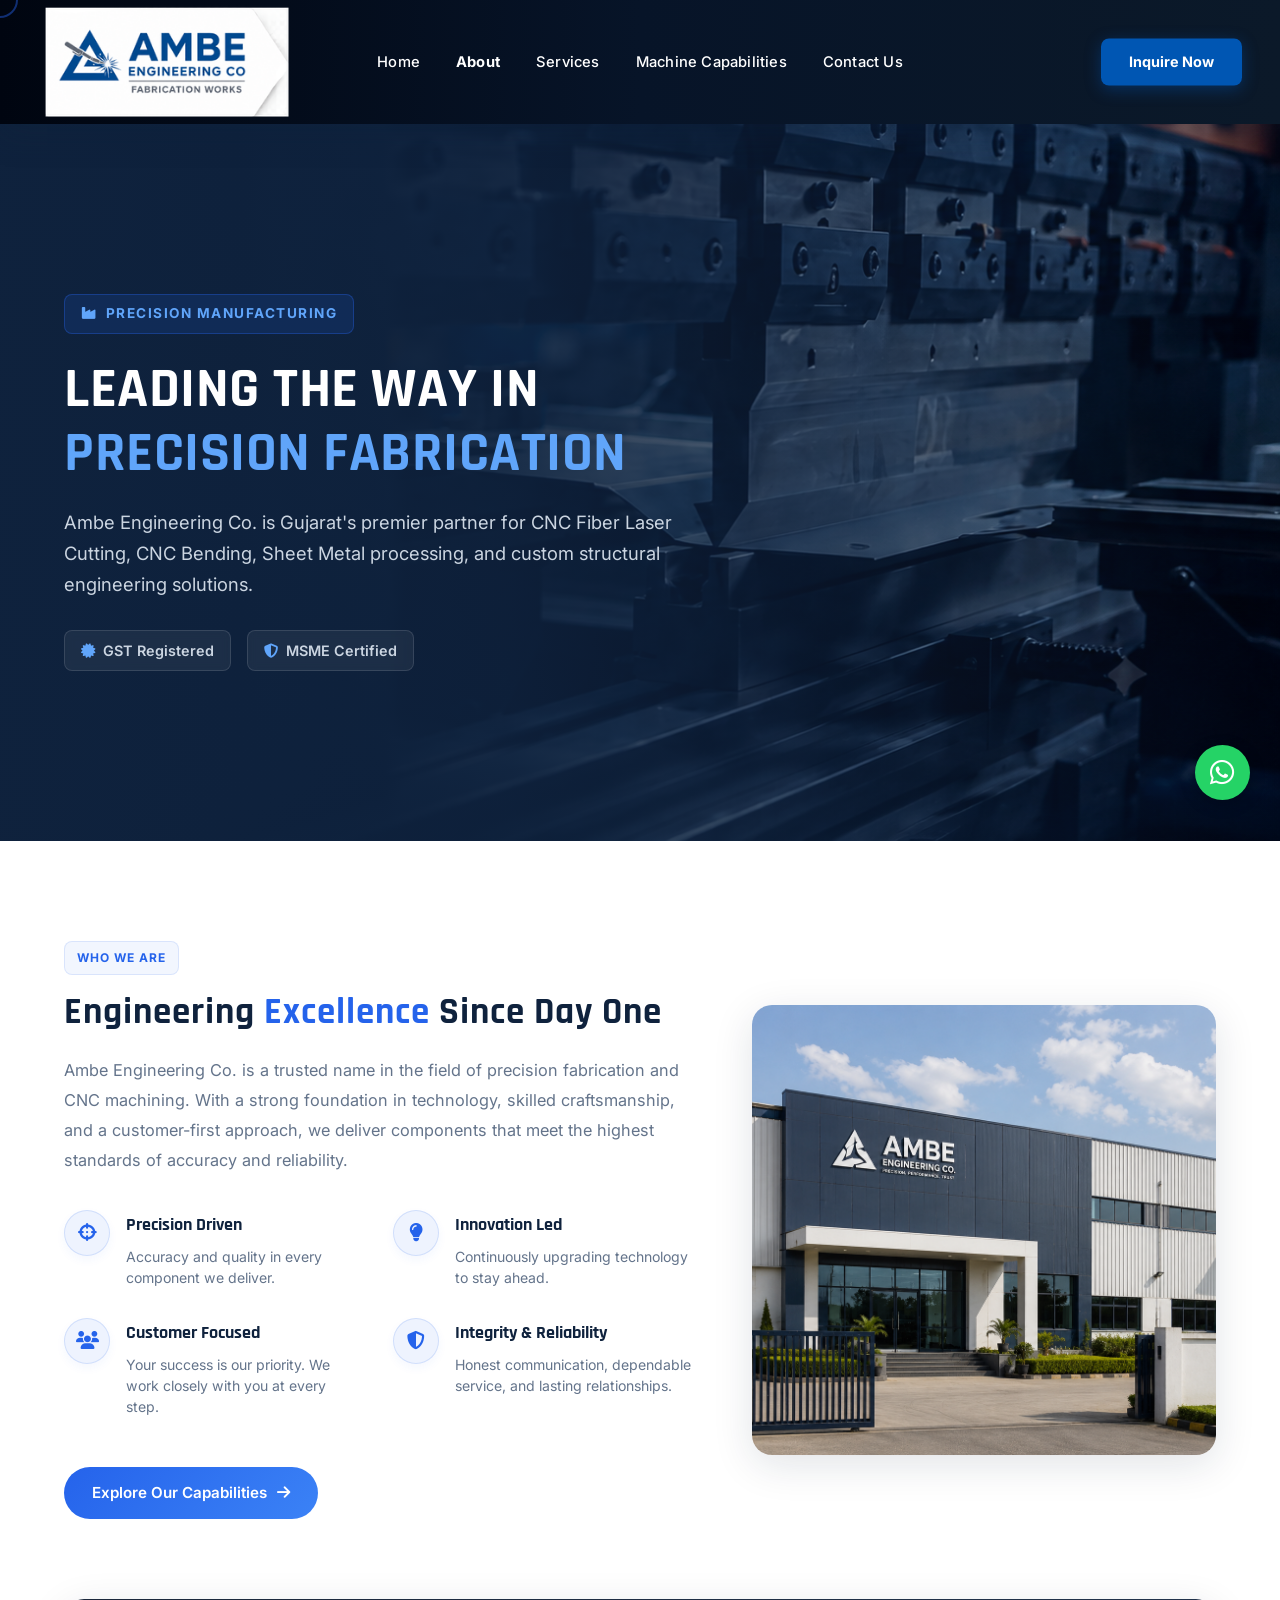
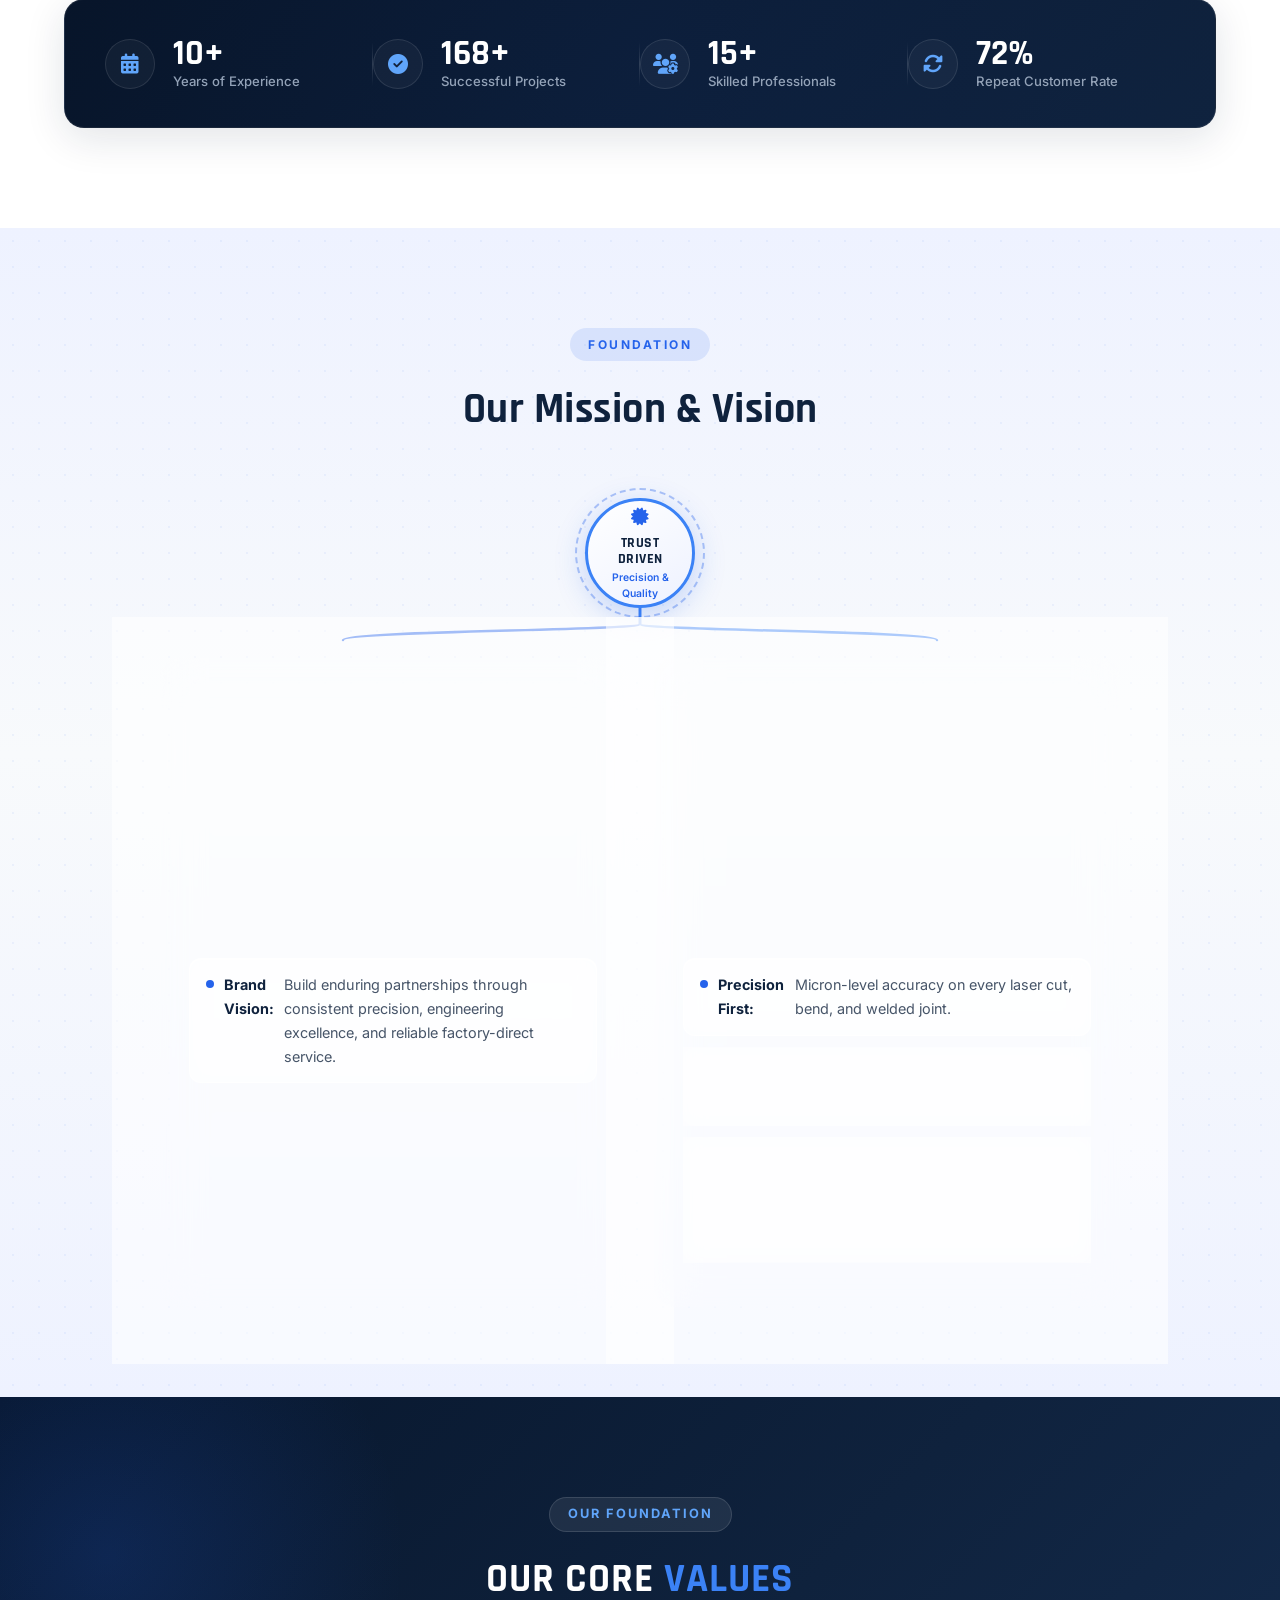
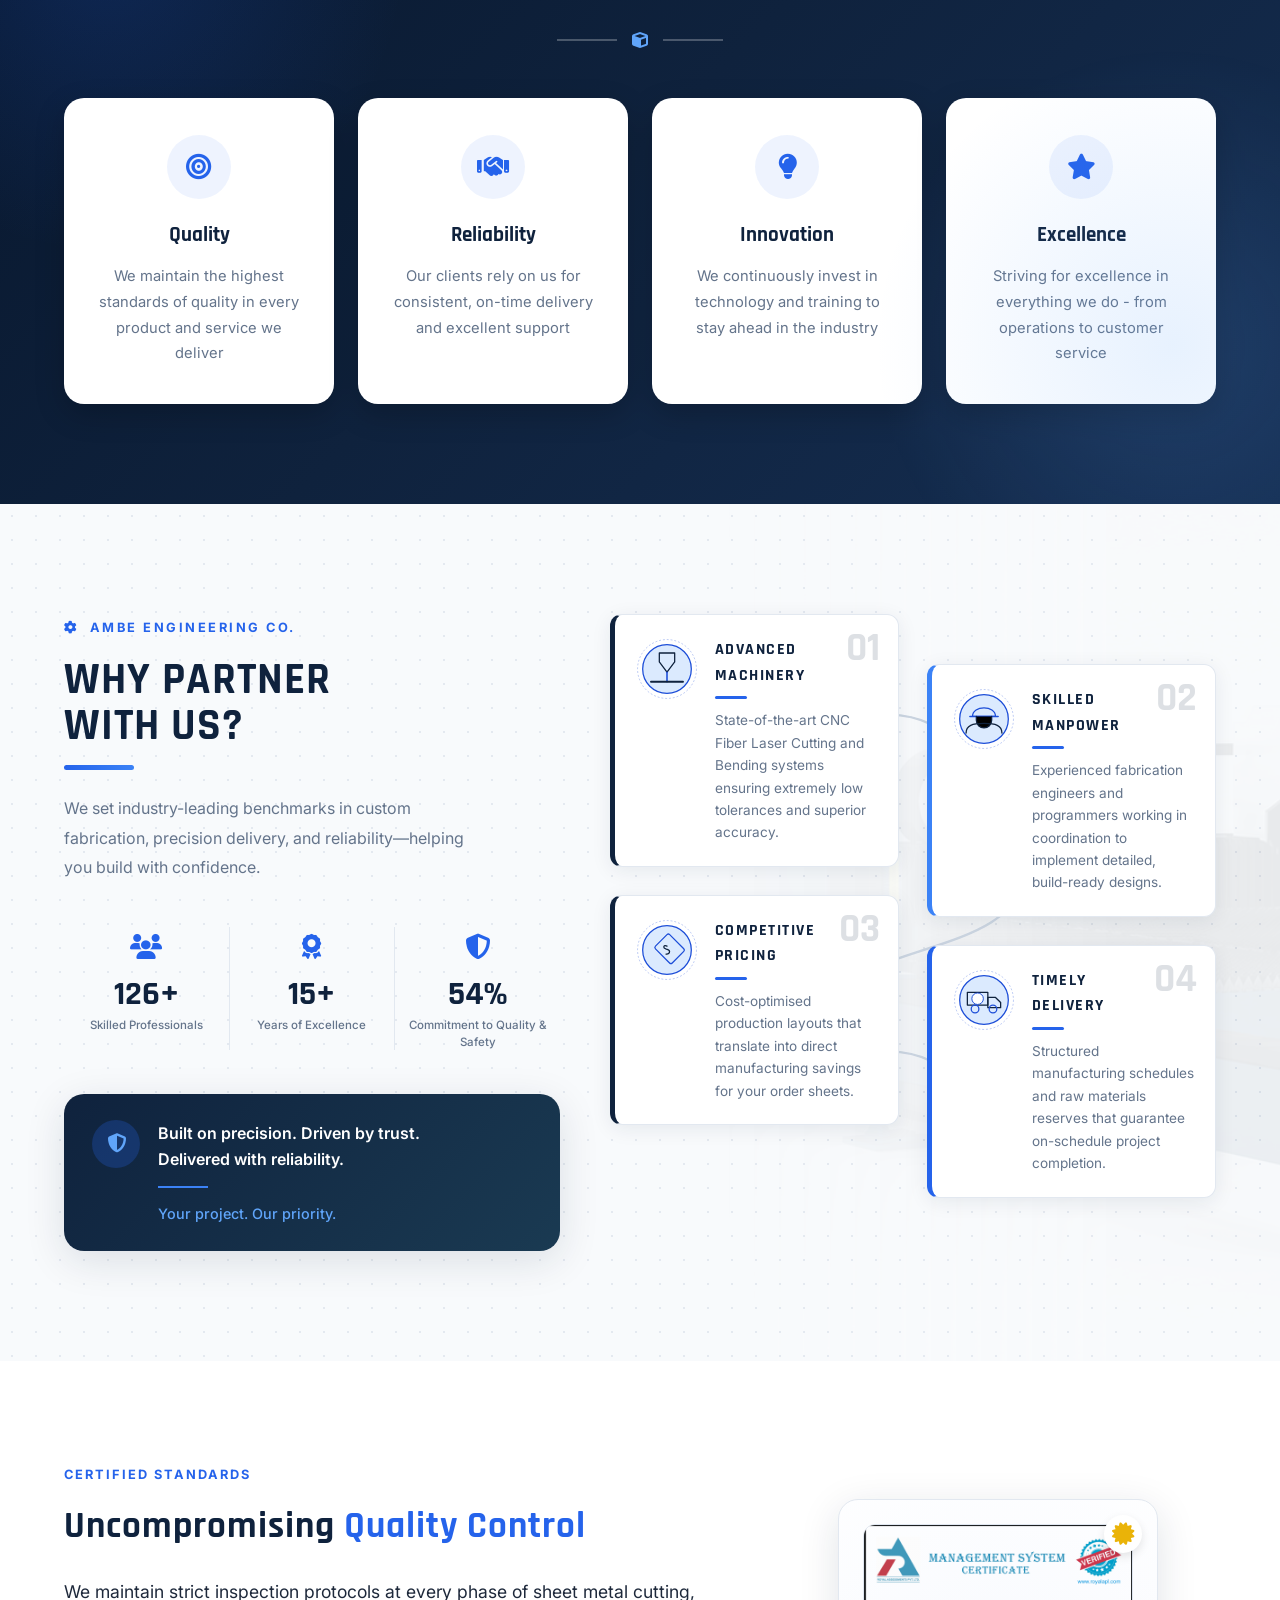
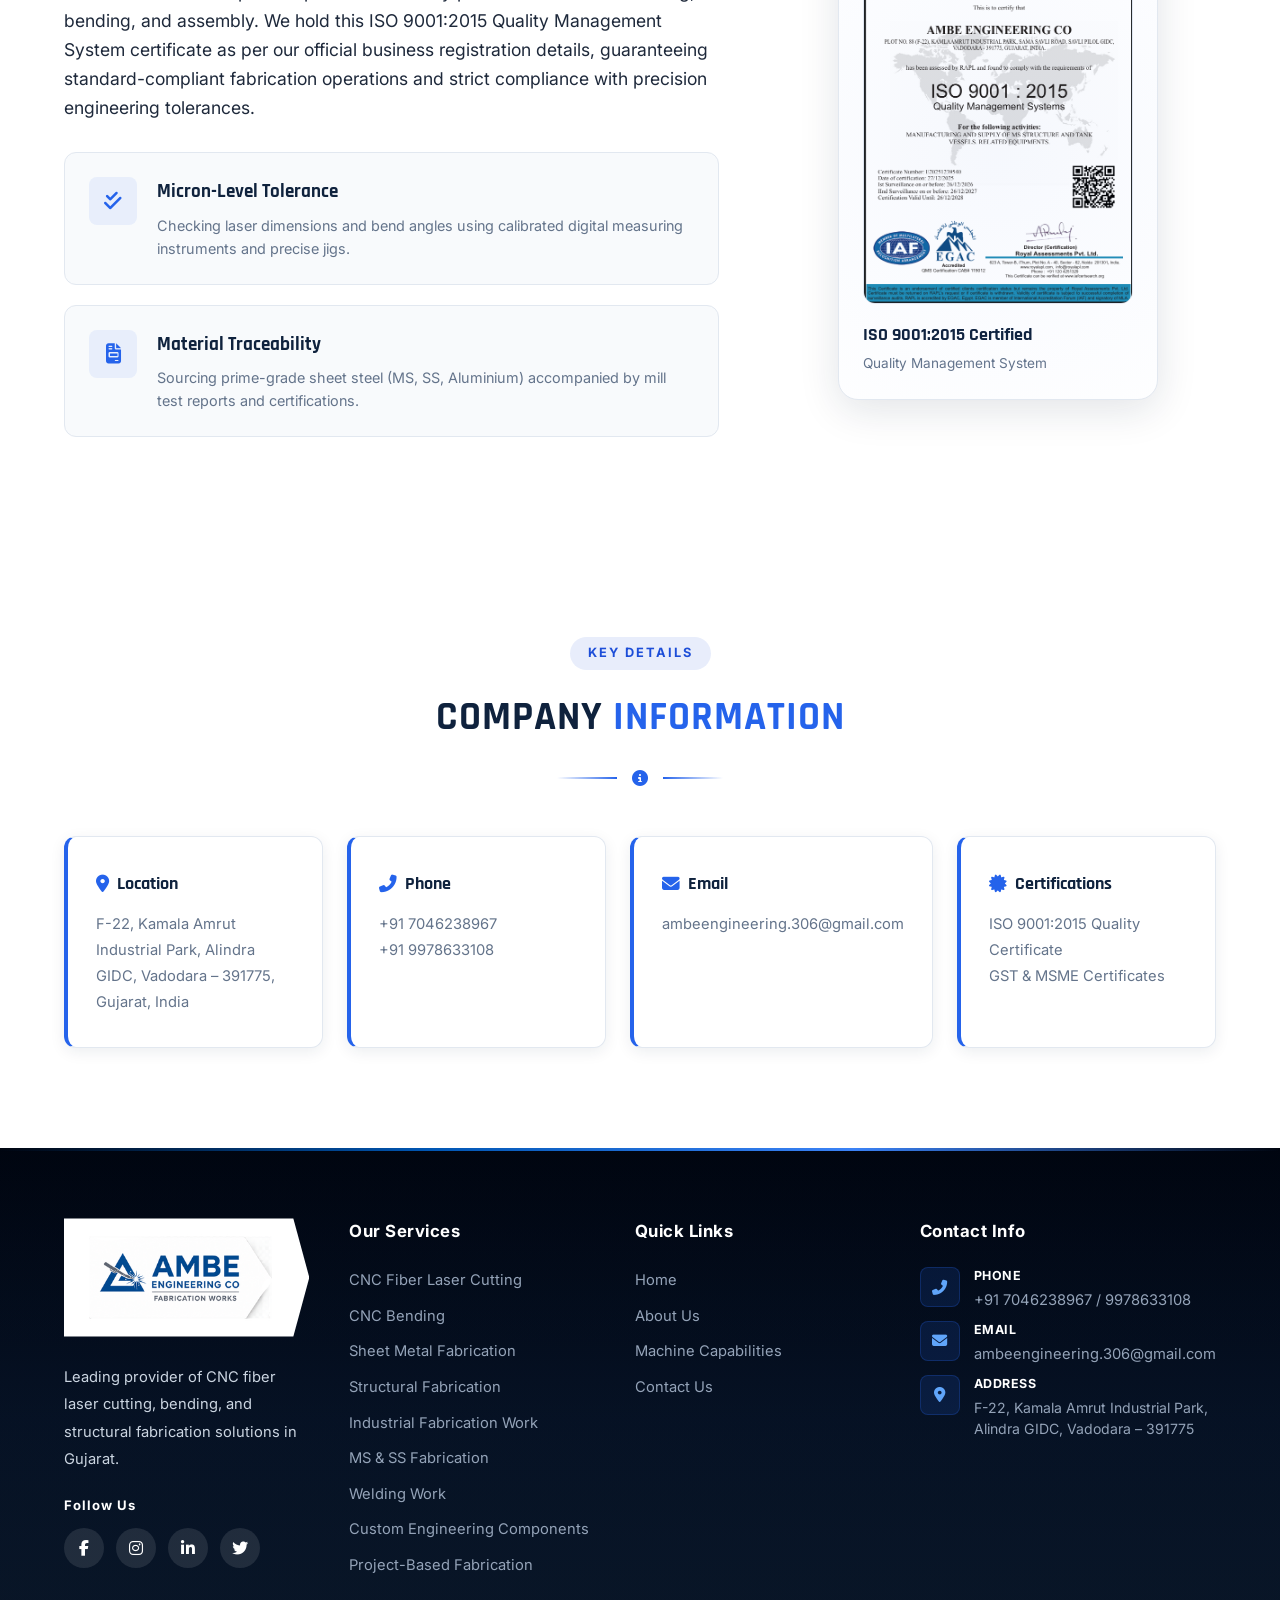
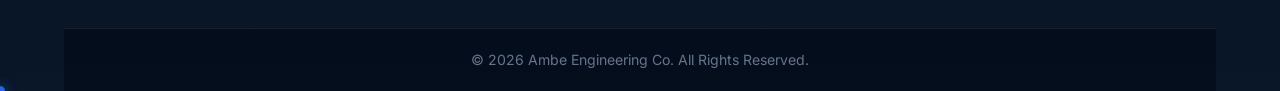
==== commit 212a31d8: "chnge" ====
--- a/about.html
+++ b/about.html
@@ -4,7 +4,7 @@
     <meta charset="UTF-8">
     <meta name="viewport" content="width=device-width, initial-scale=1.0">
     <title>About Us | Ambe Engineering Co.</title>
-    <link rel="stylesheet" href="styles.css?v=12">
+    <link rel="stylesheet" href="styles.css?v=16">
     <link rel="stylesheet" href="https://cdnjs.cloudflare.com/ajax/libs/font-awesome/6.4.0/css/all.min.css">
 </head>
 <body>
@@ -32,42 +32,180 @@
         </div>
     </nav>
 
-    <!-- Page Header -->
-    <section class="page-header">
-        <h1>About Ambe Engineering</h1>
-        <p>Your Partner in Precision Fabrication</p>
+    <!-- Page Header / Hero Section -->
+    <section class="about-hero-header">
+        <div class="container">
+            <div class="about-hero-content animate-on-scroll" data-reveal="left">
+                <div class="about-hero-tag">
+                    <i class="fas fa-industry"></i> <span>Precision Manufacturing</span>
+                </div>
+                <h1>Leading the Way in <span>Precision Fabrication</span></h1>
+                <p>Ambe Engineering Co. is Gujarat's premier partner for CNC Fiber Laser Cutting, CNC Bending, Sheet Metal processing, and custom structural engineering solutions.</p>
+                <div class="about-hero-badges">
+                    <span class="hero-badge"><i class="fas fa-certificate"></i> GST Registered</span>
+                    <span class="hero-badge"><i class="fas fa-shield-alt"></i> MSME Certified</span>
+                </div>
+            </div>
+        </div>
     </section>
 
     <!-- About Section -->
     <section class="about-section">
         <div class="container">
             <div class="about-grid">
-                <div class="about-content">
-                    <h2>Who We Are</h2>
-                    <p>Ambe Engineering Co. is a leading provider of advanced fabrication solutions, specializing in CNC Fiber Laser Cutting, CNC Bending, Sheet Metal Fabrication, Structural Fabrication, and Custom Engineering Solutions.</p>
-                    <p>With cutting-edge machinery, a team of skilled engineers, and a commitment to excellence, we deliver precision and quality in every project.</p>
+                <div class="about-content animate-on-scroll" data-reveal="left">
+                    <span class="about-hero-tag" style="background: rgba(37, 99, 235, 0.06); border: 1px solid rgba(37, 99, 235, 0.12); padding: 6px 12px; margin-bottom: 16px; font-size: 0.75rem; letter-spacing: 1px; color: var(--secondary-color);">WHO WE ARE</span>
+                    <h2 class="section-title main-title-premium" style="font-size: 2.3rem; line-height: 1.2; margin-bottom: 20px;">Engineering <span>Excellence</span> Since Day One</h2>
+                    <p style="margin-bottom: 25px;">Ambe Engineering Co. is a trusted name in the field of precision fabrication and CNC machining. With a strong foundation in technology, skilled craftsmanship, and a customer-first approach, we deliver components that meet the highest standards of accuracy and reliability.</p>
                     
-                    <div class="about-highlights">
-                        <div class="highlight">
-                            <i class="fas fa-check-circle"></i>
-                            <span>ISO & GST Certified</span>
-                        </div>
-                        <div class="highlight">
-                            <i class="fas fa-check-circle"></i>
-                            <span>MSME Registered</span>
-                        </div>
-                        <div class="highlight">
-                            <i class="fas fa-check-circle"></i>
-                            <span>Advanced CNC Machinery</span>
-                        </div>
-                        <div class="highlight">
-                            <i class="fas fa-check-circle"></i>
-                            <span>Skilled Technical Team</span>
-                        </div>
-                    </div>
-                </div>
-                <div class="about-image">
-                    <img src="image&video/image.png" alt="Ambe Engineering Facility">
+                    <div class="about-features-grid">
+                        <div class="about-feature-item">
+                            <div class="about-feature-icon">
+                                <i class="fas fa-crosshairs"></i>
+                            </div>
+                            <div class="about-feature-text">
+                                <h4>Precision Driven</h4>
+                                <p>Accuracy and quality in every component we deliver.</p>
+                            </div>
+                        </div>
+                        
+                        <div class="about-feature-item">
+                            <div class="about-feature-icon">
+                                <i class="fas fa-lightbulb"></i>
+                            </div>
+                            <div class="about-feature-text">
+                                <h4>Innovation Led</h4>
+                                <p>Continuously upgrading technology to stay ahead.</p>
+                            </div>
+                        </div>
+                        
+                        <div class="about-feature-item">
+                            <div class="about-feature-icon">
+                                <i class="fas fa-users"></i>
+                            </div>
+                            <div class="about-feature-text">
+                                <h4>Customer Focused</h4>
+                                <p>Your success is our priority. We work closely with you at every step.</p>
+                            </div>
+                        </div>
+                        
+                        <div class="about-feature-item">
+                            <div class="about-feature-icon">
+                                <i class="fas fa-shield-alt"></i>
+                            </div>
+                            <div class="about-feature-text">
+                                <h4>Integrity & Reliability</h4>
+                                <p>Honest communication, dependable service, and lasting relationships.</p>
+                            </div>
+                        </div>
+                    </div>
+                    
+                    <a href="services.html" class="btn btn-primary" style="margin-top: 10px;">Explore Our Capabilities <i class="fas fa-arrow-right"></i></a>
+                </div>
+                <div class="about-image animate-on-scroll" data-reveal="right">
+                    <img src="image&video/shop image.png" alt="Ambe Engineering Facility">
+                </div>
+            </div>
+            
+            <!-- Bottom Stats Bar -->
+            <div class="about-stats-bar animate-on-scroll" data-reveal="top" data-delay="1">
+                <div class="about-stat-item">
+                    <div class="about-stat-icon">
+                        <i class="fas fa-calendar-alt"></i>
+                    </div>
+                    <div class="about-stat-text">
+                        <span class="about-stat-num">10+</span>
+                        <span class="about-stat-label">Years of Experience</span>
+                    </div>
+                </div>
+                
+                <div class="about-stat-item">
+                    <div class="about-stat-icon">
+                        <i class="fas fa-check-circle"></i>
+                    </div>
+                    <div class="about-stat-text">
+                        <span class="about-stat-num">168+</span>
+                        <span class="about-stat-label">Successful Projects</span>
+                    </div>
+                </div>
+                
+                <div class="about-stat-item">
+                    <div class="about-stat-icon">
+                        <i class="fas fa-users-cog"></i>
+                    </div>
+                    <div class="about-stat-text">
+                        <span class="about-stat-num">15+</span>
+                        <span class="about-stat-label">Skilled Professionals</span>
+                    </div>
+                </div>
+                
+                <div class="about-stat-item">
+                    <div class="about-stat-icon">
+                        <i class="fas fa-sync-alt"></i>
+                    </div>
+                    <div class="about-stat-text">
+                        <span class="about-stat-num">72%</span>
+                        <span class="about-stat-label">Repeat Customer Rate</span>
+                    </div>
+                </div>
+            </div>
+        </div>
+    </section>
+
+    <!-- Mission & Vision Section -->
+    <section class="mission-vision-section" id="mission-vision">
+        <div class="mv-bg-pattern"></div>
+        <div class="container">
+            <div class="mv-header animate-on-scroll" data-reveal="top">
+                <span class="mv-tag">FOUNDATION</span>
+                <h2 class="mv-title">Our Mission &amp; Vision</h2>
+            </div>
+
+            <div class="mv-visual animate-on-scroll" data-reveal="top" data-delay="1">
+                <div class="mv-hub-area">
+                    <div class="mv-hub-ring-outer"></div>
+                    <div class="mv-hub">
+                        <div class="mv-hub-icon"><i class="fas fa-certificate"></i></div>
+                        <strong class="mv-hub-title">TRUST DRIVEN</strong>
+                        <span class="mv-hub-sub">Precision &amp; Quality</span>
+                    </div>
+                </div>
+
+                <div class="mv-lines-area" aria-hidden="true">
+                    <svg class="mv-connectors-svg" preserveAspectRatio="none" aria-hidden="true">
+                        <path class="mv-connector-path mv-path-left" fill="none" stroke="#2563eb" stroke-width="2.5" stroke-linecap="round"/>
+                        <path class="mv-connector-path mv-path-right" fill="none" stroke="#3b82f6" stroke-width="2.5" stroke-linecap="round"/>
+                    </svg>
+                </div>
+
+                <div class="mv-cards-grid">
+                <div class="mv-card mv-card-vision animate-on-scroll" data-reveal="left" data-delay="2">
+                    <div class="mv-card-connector" aria-hidden="true"></div>
+                    <div class="mv-card-top">
+                        <div class="mv-card-icon mv-icon-vision"><i class="fas fa-eye"></i></div>
+                        <span class="mv-card-badge mv-badge-vision">01 / VISION</span>
+                    </div>
+                    <h3 class="mv-card-title">Our Vision</h3>
+                    <p class="mv-card-text">To be Gujarat's most trusted name in precision sheet metal fabrication, CNC laser cutting, and structural engineering — setting industry benchmarks in quality, innovation, and customer satisfaction across every project we deliver.</p>
+                    <ul class="mv-card-list">
+                        <li><span class="mv-bullet"></span><strong>Brand Vision:</strong> Build enduring partnerships through consistent precision, engineering excellence, and reliable factory-direct service.</li>
+                    </ul>
+                </div>
+
+                <div class="mv-card mv-card-mission animate-on-scroll" data-reveal="right" data-delay="2">
+                    <div class="mv-card-connector" aria-hidden="true"></div>
+                    <div class="mv-card-top">
+                        <div class="mv-card-icon mv-icon-mission"><i class="fas fa-bullseye"></i></div>
+                        <span class="mv-card-badge mv-badge-mission">02 / MISSION</span>
+                    </div>
+                    <h3 class="mv-card-title">Our Mission</h3>
+                    <p class="mv-card-text">To deliver end-to-end fabrication solutions — from CNC Fiber Laser Cutting and Press Brake Bending to welding and structural assembly — with advanced machinery, skilled manpower, and uncompromising quality control on every order.</p>
+                    <ul class="mv-card-list">
+                        <li><span class="mv-bullet"></span><strong>Precision First:</strong> Micron-level accuracy on every laser cut, bend, and welded joint.</li>
+                        <li><span class="mv-bullet"></span><strong>Advanced Technology:</strong> 6 kW fiber laser and 150 MT CNC bending for heavy industrial capacity.</li>
+                        <li><span class="mv-bullet"></span><strong>Customer Commitment:</strong> Competitive pricing, on-time delivery, and transparent communication from quote to dispatch.</li>
+                    </ul>
+                </div>
                 </div>
             </div>
         </div>
@@ -76,35 +214,250 @@
     <!-- Our Values Section -->
     <section class="values-section">
         <div class="container">
-            <h2 class="section-title">Our Core Values</h2>
+            <div class="section-header animate-on-scroll" data-reveal="top">
+                <div class="section-tagline">
+                    <span>OUR FOUNDATION</span>
+                </div>
+                <h2 class="section-title main-title-premium">OUR CORE <span>VALUES</span></h2>
+                <div class="separator-premium">
+                    <span></span>
+                    <i class="fas fa-cube"></i>
+                    <span></span>
+                </div>
+            </div>
+            
             <div class="values-grid">
-                <div class="value-card">
+                <div class="value-card animate-on-scroll" data-reveal="bottom" data-delay="0">
                     <div class="value-icon">
                         <i class="fas fa-bullseye"></i>
                     </div>
                     <h3>Quality</h3>
                     <p>We maintain the highest standards of quality in every product and service we deliver</p>
                 </div>
-                <div class="value-card">
+                <div class="value-card animate-on-scroll" data-reveal="bottom" data-delay="1">
                     <div class="value-icon">
                         <i class="fas fa-handshake"></i>
                     </div>
                     <h3>Reliability</h3>
                     <p>Our clients rely on us for consistent, on-time delivery and excellent support</p>
                 </div>
-                <div class="value-card">
+                <div class="value-card animate-on-scroll" data-reveal="bottom" data-delay="2">
                     <div class="value-icon">
                         <i class="fas fa-lightbulb"></i>
                     </div>
                     <h3>Innovation</h3>
                     <p>We continuously invest in technology and training to stay ahead in the industry</p>
                 </div>
-                <div class="value-card">
+                <div class="value-card animate-on-scroll" data-reveal="bottom" data-delay="3">
                     <div class="value-icon">
                         <i class="fas fa-star"></i>
                     </div>
                     <h3>Excellence</h3>
                     <p>Striving for excellence in everything we do - from operations to customer service</p>
+                </div>
+            </div>
+        </div>
+    </section>
+
+    <!-- Why Choose Us Section (Redesigned matching client mockup) -->
+    <section class="why-partner-section" id="why-us">
+        <div class="why-partner-bg-pattern"></div>
+        <div class="why-partner-bg-image"></div>
+        <div class="container why-partner-container">
+            <!-- Left Content Column -->
+            <div class="why-partner-left">
+                <div class="partner-company-tag animate-on-scroll" data-reveal="left">
+                    <i class="fas fa-cog"></i>
+                    <span>AMBE ENGINEERING CO.</span>
+                </div>
+                <h2 class="partner-main-title animate-on-scroll">WHY PARTNER<br>WITH US?</h2>
+                <div class="partner-title-line animate-on-scroll"></div>
+                
+                <p class="partner-lead-desc animate-on-scroll">
+                    We set industry-leading benchmarks in custom fabrication, precision delivery, and reliability—helping you build with confidence.
+                </p>
+                
+                <!-- Quick Stats Row -->
+                <div class="partner-stats-row animate-on-scroll">
+                    <div class="partner-stat-item">
+                        <div class="partner-stat-icon">
+                            <i class="fas fa-users"></i>
+                        </div>
+                        <div class="partner-stat-num" data-count="250" data-suffix="+">0</div>
+                        <div class="partner-stat-label">Skilled Professionals</div>
+                    </div>
+                    <div class="partner-stat-divider"></div>
+                    <div class="partner-stat-item">
+                        <div class="partner-stat-icon">
+                            <i class="fas fa-award"></i>
+                        </div>
+                        <div class="partner-stat-num" data-count="15" data-suffix="+">0</div>
+                        <div class="partner-stat-label">Years of Excellence</div>
+                    </div>
+                    <div class="partner-stat-divider"></div>
+                    <div class="partner-stat-item">
+                        <div class="partner-stat-icon">
+                            <i class="fas fa-shield-alt"></i>
+                        </div>
+                        <div class="partner-stat-num" data-count="100" data-suffix="%">0</div>
+                        <div class="partner-stat-label">Commitment to Quality & Safety</div>
+                    </div>
+                </div>
+                
+                <!-- Navy Blue Bottom Card -->
+                <div class="partner-navy-card animate-on-scroll">
+                    <div class="navy-card-icon">
+                        <i class="fas fa-shield-alt"></i>
+                    </div>
+                    <div class="navy-card-text">
+                        <p class="navy-card-main-text">Built on precision. Driven by trust.<br>Delivered with reliability.</p>
+                        <div class="navy-card-divider"></div>
+                        <p class="navy-card-sub-text">Your project. Our priority.</p>
+                    </div>
+                </div>
+            </div>
+            
+            <!-- Right Timeline Cards Column -->
+            <div class="why-partner-right animate-on-scroll" data-reveal="right" data-delay="1">
+                <div class="why-partner-timeline">
+                    <!-- SVG Dashed Connectors -->
+                    <svg class="timeline-connectors-svg" viewBox="0 0 500 520" preserveAspectRatio="none" aria-hidden="true">
+                        <path class="connector-path" d="M230 90 C280 90, 290 130, 340 150" fill="none" stroke="#cbd5e1" stroke-width="2" stroke-dasharray="6 6"/>
+                        <path class="connector-path" d="M340 230 C340 280, 280 290, 230 310" fill="none" stroke="#cbd5e1" stroke-width="2" stroke-dasharray="6 6"/>
+                        <path class="connector-path" d="M230 390 C280 390, 290 430, 340 450" fill="none" stroke="#cbd5e1" stroke-width="2" stroke-dasharray="6 6"/>
+                        <circle class="connector-node" cx="280" cy="110" r="5" fill="#2563eb"/>
+                        <circle class="connector-node" cx="290" cy="260" r="5" fill="#2563eb"/>
+                        <circle class="connector-node" cx="280" cy="420" r="5" fill="#2563eb"/>
+                    </svg>
+                    
+                    <!-- Left Column of Staggered Cards -->
+                    <div class="timeline-col-1">
+                        <div class="timeline-card card-border-navy card-1 animate-on-scroll" data-delay="0">
+                            <span class="timeline-card-index">01</span>
+                            <div class="timeline-card-inner">
+                                <div class="timeline-icon-box">
+                                    <svg xmlns="http://www.w3.org/2000/svg" viewBox="0 0 100 100" class="timeline-svg-icon">
+                                        <circle cx="50" cy="50" r="46" fill="none" stroke="#1d4ed8" stroke-width="1.5" stroke-dasharray="3 3" opacity="0.3" />
+                                        <circle cx="50" cy="50" r="38" fill="#dbeafe" stroke="#1d4ed8" stroke-width="2" />
+                                        <path d="M38 25 h24 v14 l-12 16 l-12 -16 z" fill="none" stroke="#0f223d" stroke-width="2" stroke-linejoin="round" />
+                                        <line x1="50" y1="55" x2="50" y2="70" stroke="#1d4ed8" stroke-width="2.5" stroke-linecap="round" />
+                                        <line x1="25" y1="70" x2="75" y2="70" stroke="#0f223d" stroke-width="3" stroke-linecap="round" />
+                                    </svg>
+                                </div>
+                                <div class="timeline-card-body">
+                                    <h3>ADVANCED MACHINERY</h3>
+                                    <div class="timeline-card-line"></div>
+                                    <p>State-of-the-art CNC Fiber Laser Cutting and Bending systems ensuring extremely low tolerances and superior accuracy.</p>
+                                </div>
+                            </div>
+                        </div>
+                        
+                        <div class="timeline-card card-border-navy card-3 animate-on-scroll" data-delay="2">
+                            <span class="timeline-card-index">03</span>
+                            <div class="timeline-card-inner">
+                                <div class="timeline-icon-box">
+                                    <svg xmlns="http://www.w3.org/2000/svg" viewBox="0 0 100 100" class="timeline-svg-icon">
+                                        <circle cx="50" cy="50" r="46" fill="none" stroke="#1d4ed8" stroke-width="1.5" stroke-dasharray="3 3" opacity="0.3" />
+                                        <circle cx="50" cy="50" r="38" fill="#dbeafe" stroke="#1d4ed8" stroke-width="2" />
+                                        <path d="M32 44 l18 -18 a3 3 0 0 1 4.2 0 l22 22 a3 3 0 0 1 0 4.2 l-18 18 a3 3 0 0 1 -4.2 0 l-22 -22 a3 3 0 0 1 0 -4.2 z" stroke="#1d4ed8" stroke-width="2" stroke-linejoin="round" fill="none" />
+                                        <path d="M50 44 c-2.5 -1.5 -5 -1 -5 1.5 s2 2.5 4 3 c2.5 0.5 5 1.5 5 4 s-2 4.5 -5.5 4" stroke="#0f223d" stroke-width="2" stroke-linecap="round" fill="none" />
+                                    </svg>
+                                </div>
+                                <div class="timeline-card-body">
+                                    <h3>COMPETITIVE PRICING</h3>
+                                    <div class="timeline-card-line"></div>
+                                    <p>Cost-optimised production layouts that translate into direct manufacturing savings for your order sheets.</p>
+                                </div>
+                            </div>
+                        </div>
+                    </div>
+                    
+                    <!-- Right Column of Staggered Cards -->
+                    <div class="timeline-col-2">
+                        <div class="timeline-card card-border-blue-light card-2 animate-on-scroll" data-delay="1">
+                            <span class="timeline-card-index">02</span>
+                            <div class="timeline-card-inner">
+                                <div class="timeline-icon-box">
+                                    <svg xmlns="http://www.w3.org/2000/svg" viewBox="0 0 100 100" class="timeline-svg-icon">
+                                        <circle cx="50" cy="50" r="46" fill="none" stroke="#1d4ed8" stroke-width="1.5" stroke-dasharray="3 3" opacity="0.3" />
+                                        <circle cx="50" cy="50" r="38" fill="#dbeafe" stroke="#1d4ed8" stroke-width="2" />
+                                        <path d="M32 46 c0 -18 36 -18 36 0 z" fill="none" stroke="#1d4ed8" stroke-width="2" />
+                                        <path d="M28 46 h44" stroke="#1d4ed8" stroke-width="2.5" stroke-linecap="round" />
+                                        <path d="M38 46 v6 c0 6.6 5.4 12 12 12 s12 -5.4 12 -12 v-6" stroke="#0f223d" stroke-width="2" stroke-linecap="round" />
+                                        <path d="M22 72 c0 -12 10 -15 28 -15 s28 3 28 15" stroke="#0f223d" stroke-width="2" stroke-linecap="round" fill="none" />
+                                    </svg>
+                                </div>
+                                <div class="timeline-card-body">
+                                    <h3>SKILLED<br>MANPOWER</h3>
+                                    <div class="timeline-card-line"></div>
+                                    <p>Experienced fabrication engineers and programmers working in coordination to implement detailed, build-ready designs.</p>
+                                </div>
+                            </div>
+                        </div>
+                        
+                        <div class="timeline-card card-border-blue card-4 animate-on-scroll" data-delay="3">
+                            <span class="timeline-card-index">04</span>
+                            <div class="timeline-card-inner">
+                                <div class="timeline-icon-box">
+                                    <svg xmlns="http://www.w3.org/2000/svg" viewBox="0 0 100 100" class="timeline-svg-icon">
+                                        <circle cx="50" cy="50" r="46" fill="none" stroke="#1d4ed8" stroke-width="1.5" stroke-dasharray="3 3" opacity="0.3" />
+                                        <circle cx="50" cy="50" r="38" fill="#dbeafe" stroke="#1d4ed8" stroke-width="2" />
+                                        <path d="M24 38 h32 v20 h-32 z" stroke="#0f223d" stroke-width="2" stroke-linejoin="round" fill="none" />
+                                        <path d="M56 46 h12 l8 8 v8 h-20 z" stroke="#0f223d" stroke-width="2" stroke-linejoin="round" fill="none" />
+                                        <circle cx="36" cy="64" r="6" stroke="#1d4ed8" stroke-width="2" fill="none" />
+                                        <circle cx="64" cy="64" r="6" stroke="#1d4ed8" stroke-width="2" fill="none" />
+                                        <circle cx="40" cy="48" r="9" stroke="#1d4ed8" stroke-width="1.5" fill="#ffffff" />
+                                    </svg>
+                                </div>
+                                <div class="timeline-card-body">
+                                    <h3>TIMELY<br>DELIVERY</h3>
+                                    <div class="timeline-card-line"></div>
+                                    <p>Structured manufacturing schedules and raw materials reserves that guarantee on-schedule project completion.</p>
+                                </div>
+                            </div>
+                        </div>
+                    </div>
+                </div>
+            </div>
+        </div>
+    </section>
+
+    <!-- Quality Assurance & Standards Section -->
+    <section class="services-qa-section animate-on-scroll" data-reveal="top">
+        <div class="container">
+            <div class="services-qa-grid">
+                <div class="services-qa-content">
+                    <span class="qa-tag">CERTIFIED STANDARDS</span>
+                    <h2 class="section-title main-title-premium" style="text-align: left; margin-bottom: 20px; font-size: 2.3rem;">Uncompromising <span>Quality Control</span></h2>
+                    <p class="qa-lead">We maintain strict inspection protocols at every phase of sheet metal cutting, bending, and assembly. We hold this ISO 9001:2015 Quality Management System certificate as per our official business registration details, guaranteeing standard-compliant fabrication operations and strict compliance with precision engineering tolerances.</p>
+                    
+                    <div class="qa-features">
+                        <div class="qa-feature-card">
+                            <div class="qa-icon-wrapper"><i class="fas fa-check-double"></i></div>
+                            <div>
+                                <h4>Micron-Level Tolerance</h4>
+                                <p>Checking laser dimensions and bend angles using calibrated digital measuring instruments and precise jigs.</p>
+                            </div>
+                        </div>
+                        <div class="qa-feature-card">
+                            <div class="qa-icon-wrapper"><i class="fas fa-file-invoice"></i></div>
+                            <div>
+                                <h4>Material Traceability</h4>
+                                <p>Sourcing prime-grade sheet steel (MS, SS, Aluminium) accompanied by mill test reports and certifications.</p>
+                            </div>
+                        </div>
+                    </div>
+                </div>
+                <div class="services-qa-visual">
+                    <div class="qa-cert-card" style="cursor: pointer;">
+                        <div class="cert-badge-icon"><i class="fas fa-certificate"></i></div>
+                        <div class="cert-click-overlay"><i class="fas fa-search-plus"></i><span>Click to Zoom</span></div>
+                        <img src="image&video/certificate.png" alt="Ambe Engineering ISO 9001:2015 Quality Certificate">
+                        <div class="cert-card-info">
+                            <h4>ISO 9001:2015 Certified</h4>
+                            <p>Quality Management System</p>
+                        </div>
+                    </div>
                 </div>
             </div>
         </div>
@@ -113,23 +466,34 @@
     <!-- Company Info Section -->
     <section class="company-info">
         <div class="container">
-            <h2 class="section-title">Company Information</h2>
+            <div class="section-header animate-on-scroll" data-reveal="top">
+                <div class="section-tagline">
+                    <span>KEY DETAILS</span>
+                </div>
+                <h2 class="section-title main-title-premium">COMPANY <span>INFORMATION</span></h2>
+                <div class="separator-premium">
+                    <span></span>
+                    <i class="fas fa-info-circle"></i>
+                    <span></span>
+                </div>
+            </div>
+            
             <div class="info-grid">
-                <div class="info-card">
-                    <h3>📍 Location</h3>
+                <div class="info-card animate-on-scroll" data-reveal="left" data-delay="0">
+                    <h3><i class="fas fa-map-marker-alt"></i> Location</h3>
                     <p>F-22, Kamala Amrut Industrial Park, Alindra GIDC, Vadodara – 391775, Gujarat, India</p>
                 </div>
-                <div class="info-card">
-                    <h3>📞 Phone</h3>
-                    <p>+91 7046238967<br>+91 9978633108</p>
-                </div>
-                <div class="info-card">
-                    <h3>📧 Email</h3>
-                    <p>ambeengineering.306@gmail.com</p>
-                </div>
-                <div class="info-card">
-                    <h3>✓ Certifications</h3>
-                    <p>GST Certificate<br>MSME Certificate</p>
+                <div class="info-card animate-on-scroll" data-reveal="left" data-delay="1">
+                    <h3><i class="fas fa-phone-alt"></i> Phone</h3>
+                    <p><a href="tel:+917046238967">+91 7046238967</a><br><a href="tel:+919978633108">+91 9978633108</a></p>
+                </div>
+                <div class="info-card animate-on-scroll" data-reveal="left" data-delay="2">
+                    <h3><i class="fas fa-envelope"></i> Email</h3>
+                    <p><a href="mailto:ambeengineering.306@gmail.com">ambeengineering.306@gmail.com</a></p>
+                </div>
+                <div class="info-card animate-on-scroll" data-reveal="left" data-delay="3">
+                    <h3><i class="fas fa-certificate"></i> Certifications</h3>
+                    <p>ISO 9001:2015 Quality Certificate<br>GST & MSME Certificates</p>
                 </div>
             </div>
         </div>
@@ -210,6 +574,10 @@
         </div>
     </footer>
 
-    <script src="script.js"></script>
+    <!-- Custom Premium Cursor elements -->
+    <div class="custom-cursor-dot"></div>
+    <div class="custom-cursor-outline"></div>
+
+    <script src="script.js?v=11"></script>
 </body>
 </html>
--- a/styles.css
+++ b/styles.css
@@ -2263,9 +2263,10 @@
     font-family: 'Rajdhani', sans-serif;
     font-size: 2.5rem;
     font-weight: 800;
-    color: rgba(15, 34, 61, 0.07);
+    color: rgba(15, 34, 61, 0.14);
     line-height: 1;
-    z-index: 1;
+    z-index: 3;
+    pointer-events: none;
 }
 
 .timeline-card-inner {
@@ -2273,6 +2274,8 @@
     align-items: flex-start;
     gap: 16px;
     padding: 22px 20px;
+    position: relative;
+    z-index: 2;
 }
 
 .timeline-icon-box {
@@ -2317,6 +2320,13 @@
     color: var(--text-muted);
     font-size: 0.85rem;
     line-height: 1.65;
+}
+
+.timeline-card-body {
+    flex: 1;
+    min-width: 0;
+    position: relative;
+    z-index: 2;
 }
 
 /* ========================================
@@ -2883,66 +2893,459 @@
 }
 
 /* ========================================
+   ABOUT HERO HEADER (Custom Page Banner)
+   ======================================== */
+.about-hero-header {
+    position: relative;
+    min-height: 700px;
+    background: url('image&video/about hero.png') no-repeat;
+    background-size: cover;
+    background-position: 85% center;
+    display: flex;
+    align-items: center;
+    padding: 170px 0;
+    overflow: hidden;
+    color: white;
+}
+
+.about-hero-header::before {
+    content: '';
+    position: absolute;
+    inset: 0;
+    background: linear-gradient(90deg, 
+        rgba(15, 34, 61, 0.98) 0%, 
+        rgba(15, 34, 61, 0.88) 40%, 
+        rgba(15, 34, 61, 0.4) 75%, 
+        rgba(15, 34, 61, 0) 100%);
+    z-index: 1;
+}
+
+@media (max-width: 768px) {
+    .about-hero-header {
+        min-height: 400px;
+        padding: 80px 0;
+        background-position: 75% center;
+    }
+    .about-hero-header::before {
+        background: rgba(15, 34, 61, 0.95);
+    }
+}
+
+.about-hero-header .container {
+    position: relative;
+    z-index: 2;
+    width: 100%;
+}
+
+.about-hero-content {
+    max-width: 620px;
+    text-align: left;
+}
+
+.about-hero-tag {
+    display: inline-flex;
+    align-items: center;
+    gap: 8px;
+    background: rgba(37, 99, 235, 0.15);
+    border: 1px solid rgba(37, 99, 235, 0.35);
+    padding: 8px 16px;
+    border-radius: var(--radius-sm);
+    font-size: 0.85rem;
+    font-weight: 700;
+    letter-spacing: 1.5px;
+    color: var(--accent-sky);
+    margin-bottom: 24px;
+    text-transform: uppercase;
+}
+
+.about-hero-header h1 {
+    font-family: 'Rajdhani', sans-serif;
+    font-size: 3.5rem;
+    font-weight: 800;
+    line-height: 1.15;
+    margin-bottom: 20px;
+    letter-spacing: 0.5px;
+    color: white;
+    text-transform: uppercase;
+}
+
+.about-hero-header h1 span {
+    color: var(--accent-sky);
+}
+
+.about-hero-header p {
+    font-size: 1.15rem;
+    line-height: 1.7;
+    color: #cbd5e1;
+    margin-bottom: 30px;
+}
+
+.about-hero-badges {
+    display: flex;
+    gap: 16px;
+    flex-wrap: wrap;
+}
+
+.hero-badge {
+    display: inline-flex;
+    align-items: center;
+    gap: 8px;
+    background: rgba(255, 255, 255, 0.06);
+    border: 1px solid rgba(255, 255, 255, 0.12);
+    padding: 8px 16px;
+    border-radius: var(--radius-sm);
+    font-size: 0.9rem;
+    font-weight: 600;
+    color: #cbd5e1;
+    backdrop-filter: blur(4px);
+    transition: all var(--transition);
+}
+
+.hero-badge i {
+    color: var(--accent-sky);
+}
+
+.hero-badge:hover {
+    background: rgba(37, 99, 235, 0.15);
+    border-color: rgba(37, 99, 235, 0.35);
+    color: white;
+    transform: translateY(-2px);
+}
+
+/* ========================================
    ABOUT PAGE
    ======================================== */
 .about-section {
-    padding: 80px 0;
+    padding: 100px 0;
+    background: var(--bg-white);
 }
 
 .about-grid {
     display: grid;
-    grid-template-columns: 1fr 1fr;
+    grid-template-columns: 1.15fr 0.85fr;
     gap: 60px;
     align-items: center;
 }
 
 .about-content h2 {
     font-family: 'Rajdhani', sans-serif;
-    font-size: 2rem;
+    font-size: 2.2rem;
     color: var(--primary-color);
     margin-bottom: 20px;
 }
 
 .about-content p {
     color: var(--text-muted);
-    margin-bottom: 16px;
-    line-height: 1.8;
+    margin-bottom: 20px;
+    line-height: 1.85;
+    font-size: 1.02rem;
 }
 
 .about-highlights {
     display: grid;
     grid-template-columns: repeat(2, 1fr);
+    gap: 16px;
+    margin-top: 30px;
+}
+
+.highlight {
+    display: flex;
+    align-items: center;
     gap: 12px;
-    margin-top: 24px;
-}
-
-.highlight {
-    display: flex;
-    align-items: center;
-    gap: 10px;
-    font-size: 0.9rem;
-    font-weight: 500;
+    font-size: 0.95rem;
+    font-weight: 600;
+    color: var(--text-dark);
+    background: #f8fafc;
+    padding: 12px 18px;
+    border-radius: var(--radius-sm);
+    border: 1px solid var(--border-light);
+    transition: all var(--transition);
+}
+
+.highlight:hover {
+    transform: translateY(-2px);
+    border-color: rgba(37, 99, 235, 0.25);
+    background: white;
+    box-shadow: var(--shadow-sm);
 }
 
 .highlight i {
     color: var(--secondary-color);
+    font-size: 1.1rem;
 }
 
 .about-image {
+    position: relative;
     border-radius: var(--radius-lg);
     overflow: hidden;
     box-shadow: var(--shadow-md);
+    transition: all var(--transition);
+}
+
+.about-image::before {
+    content: '';
+    position: absolute;
+    inset: 0;
+    border: 2px solid var(--secondary-light);
+    border-radius: var(--radius-lg);
+    opacity: 0;
+    transition: all var(--transition);
+    pointer-events: none;
+    z-index: 2;
+}
+
+.about-image:hover {
+    transform: scale(1.01) translateY(-2px);
+    box-shadow: var(--shadow-lg);
+}
+
+.about-image:hover::before {
+    inset: 10px;
+    opacity: 0.65;
 }
 
 .about-image img {
     width: 100%;
-    height: 400px;
+    height: 450px;
     object-fit: cover;
+    display: block;
+    transition: all var(--transition);
+}
+
+.about-image:hover img {
+    transform: scale(1.03);
+}
+
+/* ========================================
+   WHO WE ARE - REDESIGNED FEATURES & STATS
+   ======================================== */
+.about-features-grid {
+    display: grid;
+    grid-template-columns: 1fr 1fr;
+    gap: 30px;
+    margin: 35px 0 40px;
+}
+
+.about-feature-item {
+    display: flex;
+    gap: 16px;
+    align-items: flex-start;
+}
+
+.about-feature-icon {
+    width: 46px;
+    height: 46px;
+    background: rgba(37, 99, 235, 0.08);
+    border: 1px solid rgba(37, 99, 235, 0.15);
+    border-radius: 50%;
+    display: flex;
+    align-items: center;
+    justify-content: center;
+    flex-shrink: 0;
+    color: var(--secondary-color);
+    font-size: 1.15rem;
+    box-shadow: 0 4px 10px rgba(37, 99, 235, 0.05);
+    transition: all var(--transition);
+}
+
+.about-feature-item:hover .about-feature-icon {
+    background: var(--secondary-color);
+    color: white;
+    transform: scale(1.08);
+    box-shadow: var(--shadow-blue);
+}
+
+.about-feature-text h4 {
+    font-family: 'Rajdhani', sans-serif;
+    font-size: 1.15rem;
+    font-weight: 700;
+    color: var(--primary-color);
+    margin-bottom: 6px;
+}
+
+.about-feature-text p {
+    font-size: 0.88rem;
+    color: var(--text-muted);
+    line-height: 1.5;
+    margin-bottom: 0;
+}
+
+/* About Section Stats Bar */
+.about-stats-bar {
+    background: linear-gradient(135deg, #071428 0%, #0f223d 100%);
+    border: 1px solid rgba(255, 255, 255, 0.08);
+    border-radius: var(--radius-lg);
+    padding: 36px 40px;
+    margin-top: 80px;
+    display: grid;
+    grid-template-columns: repeat(4, 1fr);
+    align-items: center;
+    position: relative;
+    overflow: hidden;
+    box-shadow: var(--shadow-md);
+}
+
+.about-stats-bar::before {
+    content: '';
+    position: absolute;
+    top: -50%;
+    left: -50%;
+    width: 200%;
+    height: 200%;
+    background: radial-gradient(circle, rgba(37, 99, 235, 0.05) 0%, transparent 60%);
+    pointer-events: none;
+}
+
+.about-stat-item {
+    display: flex;
+    align-items: center;
+    gap: 18px;
+    color: white;
+    position: relative;
+    z-index: 1;
+}
+
+.about-stat-item:not(:last-child)::after {
+    content: '';
+    position: absolute;
+    right: 0;
+    top: 10%;
+    height: 80%;
+    width: 1px;
+    background: linear-gradient(180deg, transparent, rgba(255, 255, 255, 0.15), transparent);
+}
+
+.about-stat-icon {
+    width: 50px;
+    height: 50px;
+    background: rgba(255, 255, 255, 0.04);
+    border: 1px solid rgba(255, 255, 255, 0.1);
+    border-radius: 50%;
+    display: flex;
+    align-items: center;
+    justify-content: center;
+    color: var(--accent-sky);
+    font-size: 1.25rem;
+    flex-shrink: 0;
+    transition: all var(--transition);
+}
+
+.about-stat-item:hover .about-stat-icon {
+    background: rgba(37, 99, 235, 0.15);
+    border-color: rgba(37, 99, 235, 0.35);
+    color: white;
+    transform: scale(1.05);
+}
+
+.about-stat-text {
+    display: flex;
+    flex-direction: column;
+    gap: 2px;
+}
+
+.about-stat-num {
+    font-family: 'Rajdhani', sans-serif;
+    font-size: 2.2rem;
+    font-weight: 800;
+    line-height: 1;
+    color: white;
+}
+
+.about-stat-label {
+    font-size: 0.82rem;
+    color: #94a3b8;
+    line-height: 1.35;
+    font-weight: 500;
+}
+
+@media (max-width: 992px) {
+    .about-stats-bar {
+        grid-template-columns: repeat(2, 1fr);
+        gap: 35px 20px;
+    }
+    .about-stat-item:nth-child(2)::after {
+        display: none;
+    }
+}
+
+@media (max-width: 768px) {
+    .about-features-grid {
+        grid-template-columns: 1fr;
+        gap: 20px;
+    }
+    .about-stats-bar {
+        grid-template-columns: 1fr;
+        gap: 25px;
+        padding: 30px 20px;
+        margin-top: 50px;
+    }
+    .about-stat-item::after {
+        display: none !important;
+    }
 }
 
 .values-section {
-    padding: 80px 0;
-    background: var(--bg-light);
+    padding: 100px 0;
+    background: linear-gradient(135deg, #07162c 0%, #0f223d 50%, #152e52 100%);
+    position: relative;
+    overflow: hidden;
+}
+
+.values-section::before {
+    content: '';
+    position: absolute;
+    top: -20%;
+    left: -15%;
+    width: 600px;
+    height: 600px;
+    background: radial-gradient(circle, rgba(37, 99, 235, 0.18) 0%, transparent 70%);
+    border-radius: 50%;
+    pointer-events: none;
+}
+
+.values-section::after {
+    content: '';
+    position: absolute;
+    bottom: -20%;
+    right: -15%;
+    width: 600px;
+    height: 600px;
+    background: radial-gradient(circle, rgba(96, 165, 250, 0.15) 0%, transparent 70%);
+    border-radius: 50%;
+    pointer-events: none;
+}
+
+.values-section .section-title {
+    color: #ffffff !important;
+}
+
+.values-section .section-title span {
+    color: var(--secondary-light) !important;
+}
+
+.values-section .section-tagline {
+    background: rgba(255, 255, 255, 0.08) !important;
+    color: var(--accent-sky) !important;
+    border: 1px solid rgba(255, 255, 255, 0.12) !important;
+}
+
+.values-section .separator-premium span {
+    background: rgba(255, 255, 255, 0.25) !important;
+}
+
+.values-section .separator-premium i {
+    color: var(--accent-sky) !important;
+}
+
+.values-section .value-card {
+    background: #ffffff;
+    border: 1px solid rgba(255, 255, 255, 0.9);
+    box-shadow: 0 10px 30px rgba(0, 0, 0, 0.2);
+}
+
+.values-section .value-card:hover {
+    border-color: var(--secondary-light);
+    box-shadow: 0 15px 35px rgba(37, 99, 235, 0.3);
 }
 
 .values-grid {
@@ -2954,49 +3357,64 @@
 
 .value-card {
     background: white;
-    padding: 32px 24px;
+    padding: 36px 28px;
     border-radius: var(--radius-lg);
     text-align: center;
     box-shadow: var(--shadow-sm);
+    border: 1px solid var(--border-light);
     transition: all var(--transition);
 }
 
 .value-card:hover {
-    transform: translateY(-5px);
+    transform: translateY(-8px);
     box-shadow: var(--shadow-md);
+    border-color: rgba(37, 99, 235, 0.2);
 }
 
 .value-icon {
-    width: 60px;
-    height: 60px;
-    background: rgba(37, 99, 235, 0.1);
+    width: 64px;
+    height: 64px;
+    background: rgba(37, 99, 235, 0.08);
     border-radius: 50%;
     display: flex;
     align-items: center;
     justify-content: center;
-    margin: 0 auto 16px;
+    margin: 0 auto 20px;
+    transition: all var(--transition);
+}
+
+.value-card:hover .value-icon {
+    background: var(--secondary-color);
+    transform: scale(1.1);
 }
 
 .value-icon i {
     color: var(--secondary-color);
-    font-size: 1.5rem;
+    font-size: 1.6rem;
+    transition: all var(--transition);
+}
+
+.value-card:hover .value-icon i {
+    color: white;
 }
 
 .value-card h3 {
-    font-size: 1.1rem;
+    font-family: 'Rajdhani', sans-serif;
+    font-size: 1.3rem;
     font-weight: 700;
     color: var(--primary-color);
-    margin-bottom: 10px;
+    margin-bottom: 12px;
 }
 
 .value-card p {
     color: var(--text-muted);
-    font-size: 0.9rem;
-    line-height: 1.7;
+    font-size: 0.92rem;
+    line-height: 1.75;
 }
 
 .company-info {
-    padding: 80px 0;
+    padding: 100px 0;
+    background: var(--bg-white);
 }
 
 .info-grid {
@@ -3007,161 +3425,478 @@
 }
 
 .info-card {
-    background: var(--bg-light);
-    padding: 28px;
+    background: white;
+    padding: 32px 28px;
     border-radius: var(--radius-md);
+    border: 1px solid var(--border-light);
     border-left: 4px solid var(--secondary-color);
+    box-shadow: var(--shadow-sm);
+    transition: all var(--transition);
+}
+
+.info-card:hover {
+    transform: translateY(-5px);
+    box-shadow: var(--shadow-md);
+    border-color: rgba(37, 99, 235, 0.2);
 }
 
 .info-card h3 {
-    font-size: 1rem;
+    font-family: 'Rajdhani', sans-serif;
+    font-size: 1.15rem;
     font-weight: 700;
     color: var(--primary-color);
-    margin-bottom: 12px;
+    margin-bottom: 14px;
+    display: flex;
+    align-items: center;
+    gap: 8px;
+}
+
+.info-card h3 i {
+    color: var(--secondary-color);
+    font-size: 1.1rem;
 }
 
 .info-card p {
     color: var(--text-muted);
-    font-size: 0.9rem;
+    font-size: 0.92rem;
+    line-height: 1.75;
+}
+
+/* ========================================
+   SERVICES PAGE (Mockup Overhaul)
+   ======================================== */
+.services-hero-header {
+    position: relative;
+    min-height: 600px;
+    background: url('image&video/services_hero_banner.png') no-repeat;
+    background-size: cover;
+    background-position: center;
+    display: flex;
+    align-items: center;
+    padding: 160px 0;
+    overflow: hidden;
+    color: white;
+}
+
+.services-hero-header::before {
+    content: '';
+    position: absolute;
+    inset: 0;
+    background: linear-gradient(90deg, 
+        rgba(15, 34, 61, 0.96) 0%, 
+        rgba(15, 34, 61, 0.85) 50%, 
+        rgba(37, 99, 235, 0.4) 100%);
+    z-index: 1;
+}
+
+.services-hero-header .container {
+    position: relative;
+    z-index: 2;
+    width: 100%;
+}
+
+.services-hero-content {
+    max-width: 650px;
+}
+
+.services-hero-tag {
+    display: inline-flex;
+    align-items: center;
+    gap: 8px;
+    background: rgba(37, 99, 235, 0.2);
+    border: 1px solid rgba(59, 130, 246, 0.4);
+    padding: 6px 14px;
+    border-radius: 50px;
+    font-size: 0.8rem;
+    font-weight: 700;
+    letter-spacing: 1.5px;
+    color: var(--secondary-light);
+    margin-bottom: 20px;
+    text-transform: uppercase;
+}
+
+.services-hero-content h1 {
+    font-family: 'Rajdhani', sans-serif;
+    font-size: 3.2rem;
+    font-weight: 800;
+    color: white;
+    line-height: 1.15;
+    margin-bottom: 16px;
+}
+
+.services-hero-content h1 span {
+    color: var(--secondary-light);
+}
+
+.services-hero-content p {
+    font-size: 1.1rem;
+    color: #e2e8f0;
     line-height: 1.7;
 }
 
-/* ========================================
-   SERVICES PAGE
-   ======================================== */
-.services-section {
-    padding: 80px 0;
-}
-
-.services-detailed-grid {
+/* Services Listing Grid */
+.services-section-premium {
+    padding: 100px 0;
+    background: #f8fafc;
+    position: relative;
+}
+
+.services-grid-premium {
     display: grid;
-    grid-template-columns: repeat(2, 1fr);
+    grid-template-columns: repeat(3, 1fr);
     gap: 30px;
-    margin-top: 40px;
-}
-
-.service-card-detailed {
-    background: white;
+    margin-top: 50px;
+}
+
+.service-card-premium-row {
+    background: #ffffff;
     border-radius: var(--radius-lg);
+    border: 1px solid var(--border-light);
+    box-shadow: var(--shadow-sm);
+    display: flex;
+    flex-direction: row;
     overflow: hidden;
-    box-shadow: var(--shadow-sm);
-    border: 1px solid var(--border-light);
+    min-height: 240px;
+    transition: all 0.4s cubic-bezier(0.4, 0, 0.2, 1);
+    position: relative;
+}
+
+.service-card-text {
+    width: 50%;
+    padding: 24px 20px;
+    display: flex;
+    flex-direction: column;
+    justify-content: space-between;
+}
+
+.service-card-top-meta {
+    display: flex;
+    justify-content: space-between;
+    align-items: center;
+    margin-bottom: 16px;
+}
+
+.service-card-num-badge {
+    font-family: 'Rajdhani', sans-serif;
+    font-size: 0.85rem;
+    font-weight: 700;
+    color: var(--secondary-color);
+    background: rgba(37, 99, 235, 0.08);
+    padding: 4px 10px;
+    border-radius: 4px;
+    letter-spacing: 0.5px;
+}
+
+.service-card-top-icon {
+    font-size: 1.25rem;
+    color: var(--secondary-light);
+    opacity: 0.85;
     transition: all var(--transition);
 }
 
-.service-card-detailed:hover {
-    transform: translateY(-5px);
-    box-shadow: var(--shadow-md);
-}
-
-.service-header {
-    display: flex;
-    align-items: center;
-    gap: 16px;
-    padding: 24px;
-    background: var(--primary-color);
-}
-
-.service-icon-large {
-    width: 50px;
-    height: 50px;
-    background: var(--secondary-color);
-    border-radius: var(--radius-sm);
-    display: flex;
-    align-items: center;
-    justify-content: center;
-    flex-shrink: 0;
-}
-
-.service-icon-large i {
-    color: white;
-    font-size: 1.3rem;
-}
-
-.service-header h3 {
-    color: white;
-    font-size: 1.1rem;
-    font-weight: 700;
-}
-
-.service-body {
-    padding: 24px;
-}
-
-.service-body p {
-    color: var(--text-muted);
-    margin-bottom: 16px;
-    line-height: 1.7;
-}
-
-.service-features li {
-    padding: 6px 0;
-    color: var(--text-dark);
-    font-size: 0.9rem;
-    padding-left: 20px;
-    position: relative;
-}
-
-.service-features li::before {
-    content: '✓';
-    position: absolute;
-    left: 0;
-    color: var(--secondary-color);
-    font-weight: 700;
-}
-
-.process-section {
-    padding: 80px 0;
-    background: var(--bg-light);
-}
-
-.process-timeline {
-    display: flex;
-    align-items: center;
-    justify-content: center;
-    gap: 20px;
-    margin-top: 40px;
-    flex-wrap: wrap;
-}
-
-.process-step {
-    text-align: center;
-    flex: 1;
-    min-width: 180px;
-    max-width: 220px;
-}
-
-.step-number {
-    width: 60px;
-    height: 60px;
-    background: var(--secondary-color);
-    color: white;
-    border-radius: 50%;
-    display: flex;
-    align-items: center;
-    justify-content: center;
+.service-card-middle-content h3 {
     font-family: 'Rajdhani', sans-serif;
-    font-size: 1.5rem;
-    font-weight: 800;
-    margin: 0 auto 16px;
-}
-
-.process-step h3 {
-    font-size: 1.1rem;
+    font-size: 1.25rem;
     font-weight: 700;
     color: var(--primary-color);
-    margin-bottom: 8px;
+    margin-bottom: 10px;
+    line-height: 1.3;
+}
+
+.service-card-middle-content p {
+    color: var(--text-muted);
+    font-size: 0.88rem;
+    line-height: 1.6;
+    margin-bottom: 16px;
+}
+
+.service-card-bottom-link {
+    display: inline-flex;
+    align-items: center;
+    color: var(--secondary-color);
+    font-size: 0.95rem;
+    font-weight: 600;
+    transition: all var(--transition);
+}
+
+.service-card-bottom-link i {
+    font-size: 0.85rem;
+    transition: transform var(--transition);
+}
+
+/* Slanted Image Side */
+.service-card-image-side {
+    width: 50%;
+    position: relative;
+    overflow: hidden;
+    clip-path: polygon(10% 0, 100% 0, 100% 100%, 0 100%);
+    background: var(--primary-color);
+}
+
+.service-card-image-side img {
+    width: 100%;
+    height: 100%;
+    object-fit: cover;
+    object-position: center;
+    transition: transform 0.6s cubic-bezier(0.4, 0, 0.2, 1);
+}
+
+/* Hover effects */
+.service-card-premium-row:hover {
+    transform: translateY(-8px);
+    box-shadow: var(--shadow-lg), 0 12px 35px rgba(37, 99, 235, 0.12);
+    border-color: rgba(37, 99, 235, 0.25);
+}
+
+.service-card-premium-row:hover .service-card-image-side img {
+    transform: scale(1.1);
+}
+
+.service-card-premium-row:hover .service-card-bottom-link i {
+    transform: translateX(6px);
+}
+
+.service-card-premium-row:hover .service-card-top-icon {
+    color: var(--secondary-color);
+    transform: scale(1.1) rotate(5deg);
+}
+
+/* Responsive constraints */
+@media (max-width: 1200px) {
+    .services-grid-premium {
+        grid-template-columns: repeat(2, 1fr);
+    }
+}
+
+@media (max-width: 768px) {
+    .services-grid-premium {
+        grid-template-columns: 1fr;
+        gap: 20px;
+    }
+    
+    .services-hero-header {
+        padding: 80px 0;
+        min-height: 350px;
+    }
+    
+    .services-hero-content h1 {
+        font-size: 2.5rem;
+    }
+    
+    .service-card-premium-row {
+        min-height: auto;
+        flex-direction: column;
+    }
+    
+    .service-card-text {
+        width: 100%;
+        padding: 24px;
+    }
+    
+    .service-card-image-side {
+        width: 100%;
+        height: 200px;
+        clip-path: none;
+    }
+}
+
+.process-section {
+    padding: 100px 0;
+    background: radial-gradient(circle at 80% 20%, rgba(37, 99, 235, 0.12) 0%, transparent 60%), 
+                radial-gradient(circle at 20% 80%, rgba(59, 130, 246, 0.08) 0%, transparent 60%), 
+                #0b132b;
+    position: relative;
+    overflow: hidden;
+}
+
+/* Background grid effect */
+.process-section::before {
+    content: '';
+    position: absolute;
+    inset: 0;
+    background-image: linear-gradient(rgba(255, 255, 255, 0.02) 1px, transparent 1px),
+                      linear-gradient(90deg, rgba(255, 255, 255, 0.02) 1px, transparent 1px);
+    background-size: 40px 40px;
+    background-position: center;
+    pointer-events: none;
+}
+
+.process-header {
+    text-align: center;
+    margin-bottom: 60px;
+}
+
+.process-tag {
+    display: inline-block;
+    color: var(--secondary-light);
+    font-size: 0.8rem;
+    font-weight: 700;
+    letter-spacing: 2px;
+    margin-bottom: 12px;
+    text-transform: uppercase;
+}
+
+.process-timeline {
+    display: flex;
+    align-items: center;
+    justify-content: center;
+    gap: 15px;
+    margin-top: 40px;
+    position: relative;
+    z-index: 2;
+}
+
+.process-step {
+    background: rgba(255, 255, 255, 0.03);
+    border: 1px solid rgba(255, 255, 255, 0.06);
+    border-radius: 16px;
+    padding: 40px 24px;
+    flex: 1;
+    min-width: 210px;
+    max-width: 250px;
+    text-align: center;
+    transition: all 0.4s cubic-bezier(0.4, 0, 0.2, 1);
+    position: relative;
+    overflow: hidden;
+}
+
+/* Glass card shine on hover */
+.process-step::before {
+    content: '';
+    position: absolute;
+    top: 0;
+    left: -150%;
+    width: 50%;
+    height: 100%;
+    background: linear-gradient(to right, rgba(255, 255, 255, 0) 0%, rgba(255, 255, 255, 0.05) 50%, rgba(255, 255, 255, 0) 100%);
+    transform: skewX(-25deg);
+    transition: 0.75s;
+}
+
+.process-step:hover::before {
+    left: 150%;
+}
+
+.process-step:hover {
+    transform: translateY(-12px);
+    background: rgba(255, 255, 255, 0.05);
+    border-color: rgba(37, 99, 235, 0.4);
+    box-shadow: 0 20px 40px rgba(37, 99, 235, 0.2),
+                0 0 30px rgba(59, 130, 246, 0.05);
+}
+
+.step-badge {
+    font-family: 'Rajdhani', sans-serif;
+    font-size: 0.78rem;
+    font-weight: 700;
+    color: var(--secondary-light);
+    background: rgba(37, 99, 235, 0.15);
+    border: 1px solid rgba(59, 130, 246, 0.25);
+    padding: 4px 12px;
+    border-radius: 30px;
+    margin-bottom: 24px;
+    display: inline-block;
+    letter-spacing: 0.5px;
+    text-transform: uppercase;
+}
+
+.step-icon-box {
+    width: 68px;
+    height: 68px;
+    border-radius: 50%;
+    background: linear-gradient(135deg, rgba(37, 99, 235, 0.08) 0%, rgba(37, 99, 235, 0.16) 100%);
+    border: 1px solid rgba(37, 99, 235, 0.2);
+    display: flex;
+    align-items: center;
+    justify-content: center;
+    margin: 0 auto 20px;
+    color: var(--secondary-light);
+    font-size: 1.65rem;
+    transition: all 0.4s cubic-bezier(0.4, 0, 0.2, 1);
+}
+
+.process-step:hover .step-icon-box {
+    background: linear-gradient(135deg, var(--secondary-color) 0%, var(--secondary-light) 100%);
+    color: white;
+    transform: scale(1.15) rotate(5deg);
+    box-shadow: 0 0 20px rgba(37, 99, 235, 0.45);
+    border-color: transparent;
+}
+
+.process-step h3 {
+    font-family: 'Rajdhani', sans-serif;
+    font-size: 1.3rem;
+    font-weight: 700;
+    color: white;
+    margin-bottom: 12px;
+    letter-spacing: 0.5px;
 }
 
 .process-step p {
-    color: var(--text-muted);
-    font-size: 0.9rem;
+    color: #94a3b8;
+    font-size: 0.88rem;
+    line-height: 1.65;
+    transition: color 0.3s ease;
+}
+
+.process-step:hover p {
+    color: #e2e8f0;
 }
 
 .process-arrow {
-    font-size: 1.5rem;
-    color: var(--secondary-color);
-    font-weight: 700;
+    display: flex;
+    align-items: center;
+    justify-content: center;
+    color: rgba(255, 255, 255, 0.15);
+    font-size: 1.3rem;
+    animation: arrowPulse 2s infinite ease-in-out;
+}
+
+@keyframes arrowPulse {
+    0%, 100% {
+        transform: translateX(0);
+        opacity: 0.3;
+        color: rgba(255, 255, 255, 0.15);
+    }
+    50% {
+        transform: translateX(6px);
+        opacity: 1;
+        color: var(--secondary-light);
+        text-shadow: 0 0 8px rgba(59, 130, 246, 0.6);
+    }
+}
+
+@media (max-width: 1024px) {
+    .process-timeline {
+        flex-direction: column;
+        gap: 25px;
+        margin-top: 30px;
+    }
+    
+    .process-step {
+        width: 100%;
+        max-width: 450px;
+        padding: 30px 24px;
+    }
+    
+    .process-arrow {
+        transform: rotate(90deg);
+        margin: 5px 0;
+        animation: arrowPulseVertical 2s infinite ease-in-out;
+    }
+}
+
+@keyframes arrowPulseVertical {
+    0%, 100% {
+        transform: translateY(0) rotate(90deg);
+        opacity: 0.3;
+        color: rgba(255, 255, 255, 0.15);
+    }
+    50% {
+        transform: translateY(6px) rotate(90deg);
+        opacity: 1;
+        color: var(--secondary-light);
+    }
 }
 
 /* ========================================
@@ -3377,84 +4112,250 @@
 }
 
 /* ========================================
-   CONTACT PAGE
+   CONTACT PAGE (Custom Overhaul)
    ======================================== */
+.contact-hero-header {
+    position: relative;
+    min-height: 600px;
+    background: url('image&video/contact_hero_banner.png') no-repeat;
+    background-size: cover;
+    background-position: center;
+    display: flex;
+    align-items: center;
+    padding: 160px 0;
+    overflow: hidden;
+    color: white;
+}
+
+.contact-hero-header::before {
+    content: '';
+    position: absolute;
+    inset: 0;
+    background: linear-gradient(90deg, 
+        rgba(15, 34, 61, 0.96) 0%, 
+        rgba(15, 34, 61, 0.85) 50%, 
+        rgba(37, 99, 235, 0.4) 100%);
+    z-index: 1;
+}
+
+.contact-hero-header .container {
+    position: relative;
+    z-index: 2;
+    width: 100%;
+}
+
+.contact-hero-content {
+    max-width: 650px;
+}
+
+.contact-hero-tag {
+    display: inline-flex;
+    align-items: center;
+    gap: 8px;
+    background: rgba(37, 99, 235, 0.2);
+    border: 1px solid rgba(59, 130, 246, 0.4);
+    padding: 6px 14px;
+    border-radius: 50px;
+    font-size: 0.8rem;
+    font-weight: 700;
+    letter-spacing: 1.5px;
+    color: var(--secondary-light);
+    margin-bottom: 20px;
+    text-transform: uppercase;
+}
+
+.contact-hero-content h1 {
+    font-family: 'Rajdhani', sans-serif;
+    font-size: 3.2rem;
+    font-weight: 800;
+    color: white;
+    line-height: 1.15;
+    margin-bottom: 16px;
+}
+
+.contact-hero-content h1 span {
+    color: var(--secondary-light);
+}
+
+.contact-hero-content p {
+    font-size: 1.1rem;
+    color: #e2e8f0;
+    line-height: 1.7;
+}
+
 .contact-section {
-    padding: 80px 0;
+    padding: 100px 0;
+    background: radial-gradient(circle at 10% 10%, rgba(37, 99, 235, 0.03) 0%, transparent 40%),
+                radial-gradient(circle at 90% 90%, rgba(59, 130, 246, 0.03) 0%, transparent 40%),
+                #f8fafc;
+    position: relative;
 }
 
 .contact-grid {
     display: grid;
-    grid-template-columns: 1.2fr 1fr;
-    gap: 60px;
+    grid-template-columns: 1.1fr 0.9fr;
+    gap: 50px;
+}
+
+.contact-form-wrapper {
+    background: #ffffff;
+    border: 1px solid var(--border-light);
+    padding: 45px 40px;
+    border-radius: var(--radius-lg);
+    box-shadow: 0 10px 30px rgba(15, 34, 61, 0.04);
+    transition: all 0.4s cubic-bezier(0.4, 0, 0.2, 1);
+}
+
+.contact-form-wrapper:hover {
+    transform: translateY(-5px);
+    box-shadow: 0 20px 40px rgba(15, 34, 61, 0.08), 
+                0 0 30px rgba(37, 99, 235, 0.05);
+    border-color: rgba(37, 99, 235, 0.2);
 }
 
 .contact-form-wrapper h2,
 .contact-info-wrapper h2 {
     font-family: 'Rajdhani', sans-serif;
-    font-size: 1.8rem;
+    font-size: 2rem;
+    font-weight: 700;
     color: var(--primary-color);
-    margin-bottom: 28px;
+    margin-bottom: 24px;
+    position: relative;
+    display: inline-block;
+}
+
+.contact-form-wrapper h2::after,
+.contact-info-wrapper h2::after {
+    content: '';
+    position: absolute;
+    bottom: -6px;
+    left: 0;
+    width: 40px;
+    height: 3px;
+    background: var(--secondary-color);
+    border-radius: 2px;
+    transition: width 0.3s ease;
+}
+
+.contact-form-wrapper:hover h2::after {
+    width: 60px;
 }
 
 .form-group {
-    margin-bottom: 20px;
+    margin-bottom: 24px;
 }
 
 .form-group label {
     display: block;
-    font-size: 0.875rem;
-    font-weight: 600;
-    color: var(--text-dark);
+    font-family: 'Rajdhani', sans-serif;
+    font-size: 0.9rem;
+    font-weight: 700;
+    color: var(--primary-color);
     margin-bottom: 8px;
+    letter-spacing: 0.5px;
+    text-transform: uppercase;
 }
 
 .form-group input,
 .form-group textarea {
     width: 100%;
-    padding: 14px 16px;
-    border: 2px solid var(--border-light);
-    border-radius: var(--radius-sm);
+    padding: 14px 18px;
+    border: 1px solid var(--border-light);
+    border-radius: 8px;
     font-family: inherit;
     font-size: 0.95rem;
-    transition: border-color var(--transition);
-    background: var(--bg-light);
+    transition: all 0.3s cubic-bezier(0.4, 0, 0.2, 1);
+    background: #f8fafc;
+    color: var(--primary-color);
 }
 
 .form-group input:focus,
 .form-group textarea:focus {
     outline: none;
     border-color: var(--secondary-color);
-    background: white;
+    background: #ffffff;
+    box-shadow: 0 0 12px rgba(37, 99, 235, 0.12);
+}
+
+.contact-form .btn-primary {
+    background: linear-gradient(135deg, var(--secondary-color) 0%, var(--secondary-light) 100%);
+    border: none;
+    color: white;
+    font-family: 'Rajdhani', sans-serif;
+    font-size: 1.15rem;
+    font-weight: 700;
+    letter-spacing: 1px;
+    text-transform: uppercase;
+    padding: 16px 32px;
+    border-radius: 8px;
+    cursor: pointer;
+    transition: all 0.3s cubic-bezier(0.4, 0, 0.2, 1);
+    box-shadow: 0 4px 15px rgba(37, 99, 235, 0.2);
+    display: inline-flex;
+    align-items: center;
+    justify-content: center;
+    gap: 8px;
+}
+
+.contact-form .btn-primary:hover {
+    transform: translateY(-3px);
+    box-shadow: 0 8px 25px rgba(37, 99, 235, 0.4);
+    filter: brightness(1.05);
+}
+
+.contact-info-wrapper {
+    display: flex;
+    flex-direction: column;
+    gap: 10px;
 }
 
 .contact-info-box {
     display: flex;
-    gap: 16px;
-    padding: 20px;
-    background: var(--bg-light);
-    border-radius: var(--radius-md);
-    margin-bottom: 16px;
+    gap: 20px;
+    padding: 24px;
+    background: #ffffff;
+    border: 1px solid var(--border-light);
+    border-radius: 16px;
+    transition: all 0.4s cubic-bezier(0.4, 0, 0.2, 1);
+    position: relative;
+    overflow: hidden;
+}
+
+.contact-info-box:hover {
+    transform: translateX(8px);
+    border-color: rgba(37, 99, 235, 0.25);
+    box-shadow: 0 10px 30px rgba(15, 34, 61, 0.06);
 }
 
 .info-icon {
-    width: 48px;
-    height: 48px;
-    background: var(--secondary-color);
-    border-radius: var(--radius-sm);
+    width: 52px;
+    height: 52px;
+    background: rgba(37, 99, 235, 0.06);
+    border: 1px solid rgba(37, 99, 235, 0.15);
+    border-radius: 50%;
     display: flex;
     align-items: center;
     justify-content: center;
     flex-shrink: 0;
+    transition: all 0.3s ease;
+    color: var(--secondary-color);
+}
+
+.contact-info-box:hover .info-icon {
+    background: var(--secondary-color);
+    color: white;
+    transform: scale(1.1) rotate(5deg);
+    border-color: transparent;
+    box-shadow: 0 0 15px rgba(37, 99, 235, 0.3);
 }
 
 .info-icon i {
-    color: white;
-    font-size: 1.1rem;
+    font-size: 1.25rem;
 }
 
 .info-content h3 {
-    font-size: 0.95rem;
+    font-family: 'Rajdhani', sans-serif;
+    font-size: 1.2rem;
     font-weight: 700;
     color: var(--primary-color);
     margin-bottom: 6px;
@@ -3462,16 +4363,39 @@
 
 .info-content p {
     color: var(--text-muted);
-    font-size: 0.9rem;
-    line-height: 1.7;
+    font-size: 0.92rem;
+    line-height: 1.65;
+    margin: 0;
 }
 
 .info-content a {
     color: var(--secondary-color);
+    text-decoration: none;
+    font-weight: 500;
+    transition: color 0.3s;
+}
+
+.info-content a:hover {
+    color: var(--secondary-light);
+}
+
+.social-links-vertical {
+    margin-top: 15px;
+    background: #ffffff;
+    border: 1px solid var(--border-light);
+    padding: 24px;
+    border-radius: 16px;
+    transition: all 0.4s ease;
+}
+
+.social-links-vertical:hover {
+    border-color: rgba(37, 99, 235, 0.15);
+    box-shadow: 0 10px 25px rgba(15, 34, 61, 0.04);
 }
 
 .social-links-vertical h3 {
-    font-size: 1rem;
+    font-family: 'Rajdhani', sans-serif;
+    font-size: 1.2rem;
     font-weight: 700;
     color: var(--primary-color);
     margin-bottom: 16px;
@@ -3483,20 +4407,24 @@
 }
 
 .social-icons a {
-    width: 42px;
-    height: 42px;
-    background: var(--primary-color);
+    width: 44px;
+    height: 44px;
+    background: #f1f5f9;
+    border: 1px solid var(--border-light);
     border-radius: 50%;
     display: flex;
     align-items: center;
     justify-content: center;
-    color: white;
-    transition: all var(--transition);
+    color: var(--primary-color);
+    transition: all 0.3s cubic-bezier(0.4, 0, 0.2, 1);
 }
 
 .social-icons a:hover {
     background: var(--secondary-color);
-    transform: translateY(-3px);
+    color: white;
+    border-color: transparent;
+    transform: translateY(-3px) scale(1.05);
+    box-shadow: 0 5px 15px rgba(37, 99, 235, 0.3);
 }
 
 .map-section {
@@ -4314,3 +5242,268 @@
         display: none;
     }
 }
+
+/* ========================================
+   FLOATING WHATSAPP BUTTON
+   ======================================== */
+.whatsapp-float {
+    position: fixed;
+    bottom: 100px;
+    right: 30px;
+    width: 55px;
+    height: 55px;
+    background-color: #25d366;
+    color: #ffffff !important;
+    border-radius: 50%;
+    text-align: center;
+    box-shadow: 0 4px 15px rgba(0, 0, 0, 0.25);
+    z-index: 998;
+    display: flex;
+    align-items: center;
+    justify-content: center;
+    text-decoration: none;
+    transition: all 0.3s ease;
+}
+
+.whatsapp-float:hover {
+    background-color: #20ba5a;
+    transform: scale(1.1);
+    box-shadow: 0 8px 25px rgba(37, 211, 102, 0.45);
+}
+
+.whatsapp-float i {
+    font-size: 28px;
+}
+
+@media (max-width: 768px) {
+    .whatsapp-float {
+        bottom: 85px;
+        right: 20px;
+        width: 50px;
+        height: 50px;
+    }
+    
+    .whatsapp-float i {
+        font-size: 24px;
+    }
+}
+
+/* ========================================
+   QUALITY ASSURANCE & STANDARDS SECTION
+   ======================================== */
+.services-qa-section {
+    padding: 100px 0;
+    background: #ffffff;
+    position: relative;
+    overflow: hidden;
+}
+
+.services-qa-grid {
+    display: grid;
+    grid-template-columns: 1.2fr 0.8fr;
+    gap: 60px;
+    align-items: center;
+}
+
+.qa-tag {
+    display: inline-block;
+    color: var(--secondary-color);
+    font-size: 0.8rem;
+    font-weight: 700;
+    letter-spacing: 2px;
+    margin-bottom: 12px;
+    text-transform: uppercase;
+}
+
+.qa-lead {
+    font-size: 1.1rem;
+    color: var(--text-dark);
+    line-height: 1.65;
+    margin-bottom: 30px;
+}
+
+.qa-features {
+    display: flex;
+    flex-direction: column;
+    gap: 20px;
+}
+
+.qa-feature-card {
+    display: flex;
+    gap: 20px;
+    background: #f8fafc;
+    border: 1px solid var(--border-light);
+    padding: 24px;
+    border-radius: 12px;
+    transition: all 0.3s cubic-bezier(0.4, 0, 0.2, 1);
+}
+
+.qa-feature-card:hover {
+    transform: translateX(8px);
+    background: white;
+    border-color: rgba(37, 99, 235, 0.25);
+    box-shadow: 0 10px 30px rgba(37, 99, 235, 0.08);
+}
+
+.qa-icon-wrapper {
+    width: 48px;
+    height: 48px;
+    border-radius: 8px;
+    background: rgba(37, 99, 235, 0.08);
+    color: var(--secondary-color);
+    display: flex;
+    align-items: center;
+    justify-content: center;
+    font-size: 1.25rem;
+    flex-shrink: 0;
+    transition: all 0.3s ease;
+}
+
+.qa-feature-card:hover .qa-icon-wrapper {
+    background: var(--secondary-color);
+    color: white;
+    transform: scale(1.05);
+}
+
+.qa-feature-card h4 {
+    font-family: 'Rajdhani', sans-serif;
+    font-size: 1.2rem;
+    font-weight: 700;
+    color: var(--primary-color);
+    margin-bottom: 6px;
+}
+
+.qa-feature-card p {
+    color: var(--text-muted);
+    font-size: 0.9rem;
+    line-height: 1.6;
+}
+
+.services-qa-visual {
+    display: flex;
+    align-items: center;
+    justify-content: center;
+}
+
+.qa-cert-card {
+    background: white;
+    border: 1px solid var(--border-light);
+    padding: 24px;
+    border-radius: 20px;
+    box-shadow: var(--shadow-md);
+    position: relative;
+    transition: all 0.4s cubic-bezier(0.4, 0, 0.2, 1);
+    overflow: hidden;
+    max-width: 320px;
+    width: 100%;
+}
+
+.qa-cert-card::before {
+    content: '';
+    position: absolute;
+    top: -50%;
+    left: -50%;
+    width: 200%;
+    height: 200%;
+    background: radial-gradient(circle, rgba(37, 99, 235, 0.04) 0%, transparent 60%);
+    pointer-events: none;
+    transition: transform 0.5s ease;
+}
+
+.qa-cert-card:hover {
+    transform: translateY(-8px) rotate(1deg);
+    box-shadow: var(--shadow-lg), 0 20px 40px rgba(15, 34, 61, 0.12);
+    border-color: rgba(37, 99, 235, 0.25);
+}
+
+.qa-cert-card:hover::before {
+    transform: translate(20px, 20px) scale(1.1);
+}
+
+.qa-cert-card img {
+    width: 100%;
+    height: auto;
+    border-radius: 12px;
+    margin-bottom: 16px;
+    border: 1px solid var(--border-light);
+}
+
+.cert-badge-icon {
+    position: absolute;
+    top: 15px;
+    right: 15px;
+    font-size: 1.4rem;
+    color: #eab308;
+    background: white;
+    width: 38px;
+    height: 38px;
+    border-radius: 50%;
+    display: flex;
+    align-items: center;
+    justify-content: center;
+    box-shadow: 0 4px 10px rgba(0, 0, 0, 0.1);
+    z-index: 2;
+}
+
+.cert-card-info h4 {
+    font-family: 'Rajdhani', sans-serif;
+    font-size: 1.15rem;
+    font-weight: 700;
+    color: var(--primary-color);
+    margin-bottom: 4px;
+}
+
+.cert-card-info p {
+    font-size: 0.85rem;
+    color: var(--text-muted);
+    margin: 0;
+}
+
+@media (max-width: 992px) {
+    .services-qa-grid {
+        grid-template-columns: 1fr;
+        gap: 40px;
+    }
+    
+    .qa-cert-card {
+        max-width: 290px;
+    }
+}
+
+.cert-click-overlay {
+    position: absolute;
+    top: 24px;
+    left: 24px;
+    right: 24px;
+    bottom: 80px;
+    background: rgba(15, 34, 61, 0.65);
+    border-radius: 12px;
+    display: flex;
+    flex-direction: column;
+    align-items: center;
+    justify-content: center;
+    gap: 10px;
+    color: white;
+    font-weight: 700;
+    font-size: 0.95rem;
+    font-family: 'Rajdhani', sans-serif;
+    letter-spacing: 1px;
+    opacity: 0;
+    transition: all 0.3s ease;
+    z-index: 3;
+}
+
+.qa-cert-card:hover .cert-click-overlay {
+    opacity: 1;
+}
+
+.cert-click-overlay i {
+    font-size: 1.6rem;
+    color: var(--secondary-light);
+    animation: pulseZoom 1.5s infinite ease-in-out;
+}
+
+@keyframes pulseZoom {
+    0%, 100% { transform: scale(1); }
+    50% { transform: scale(1.2); }
+}
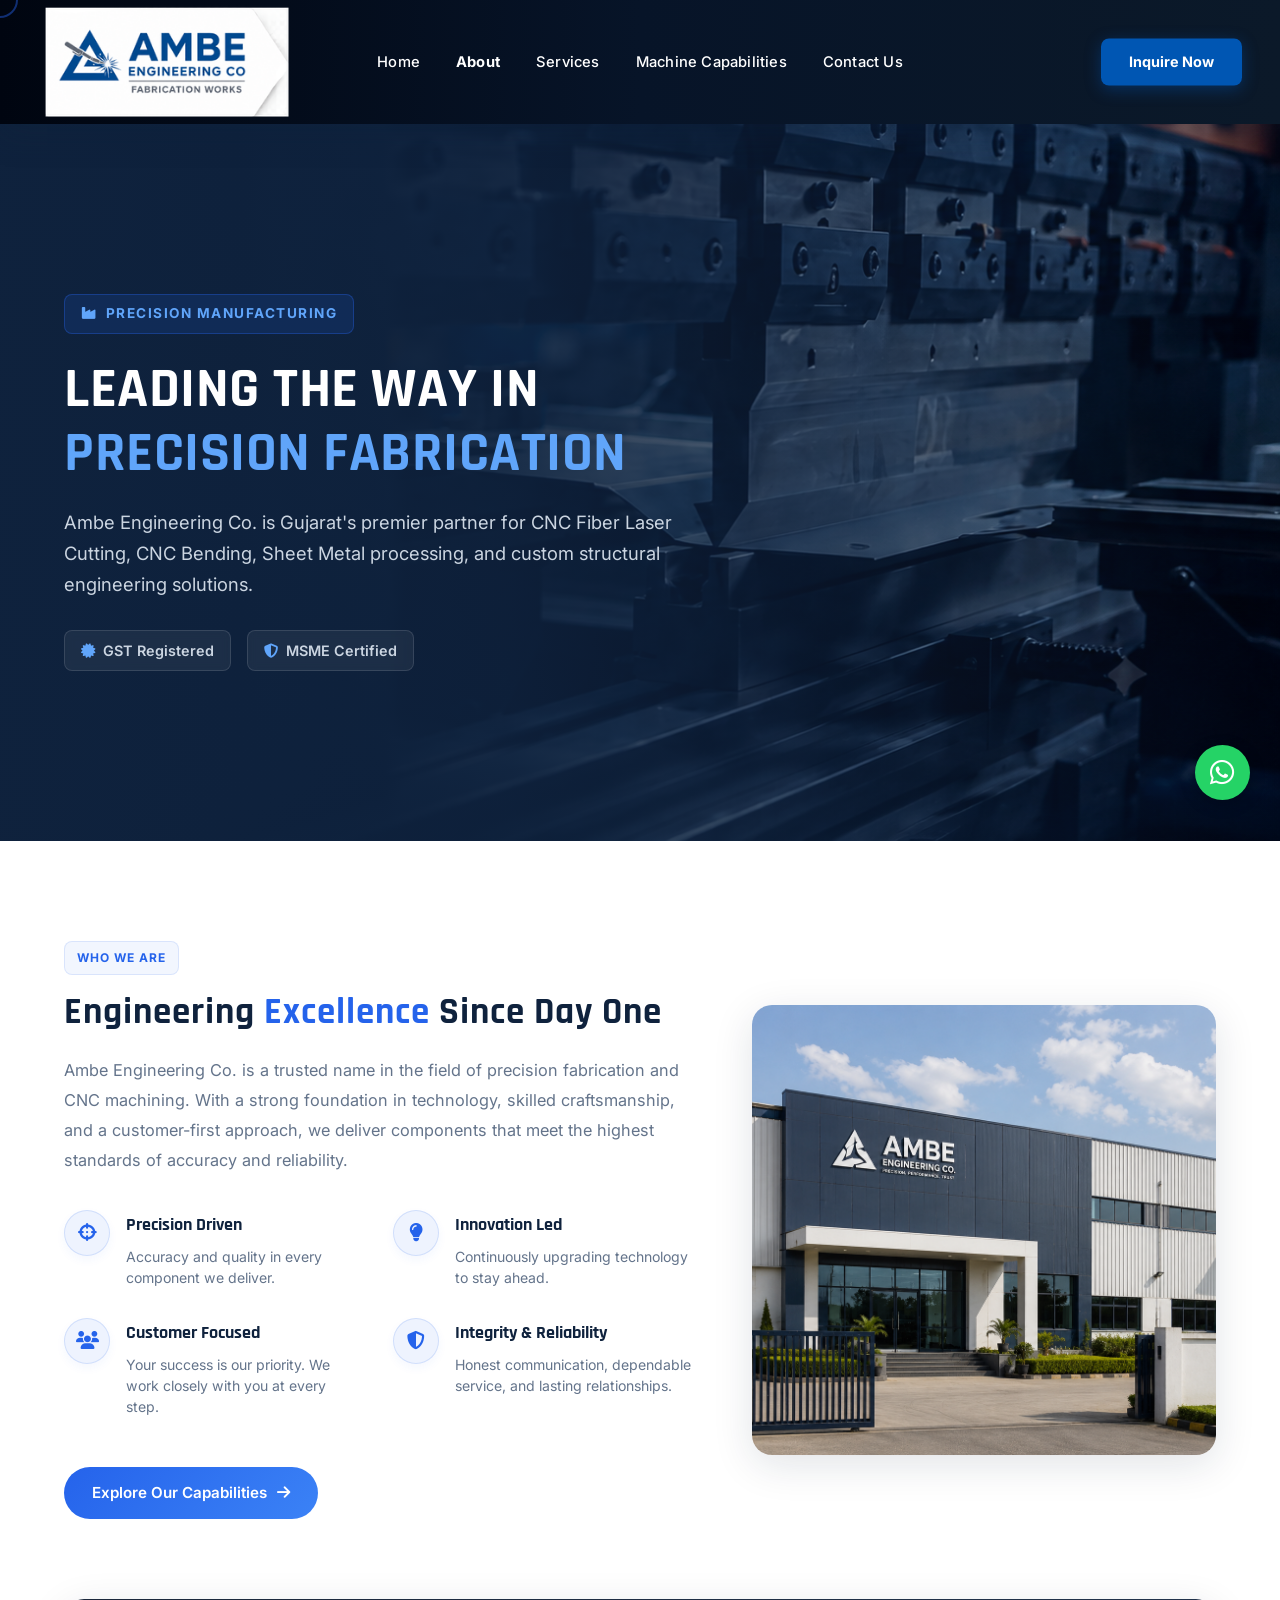
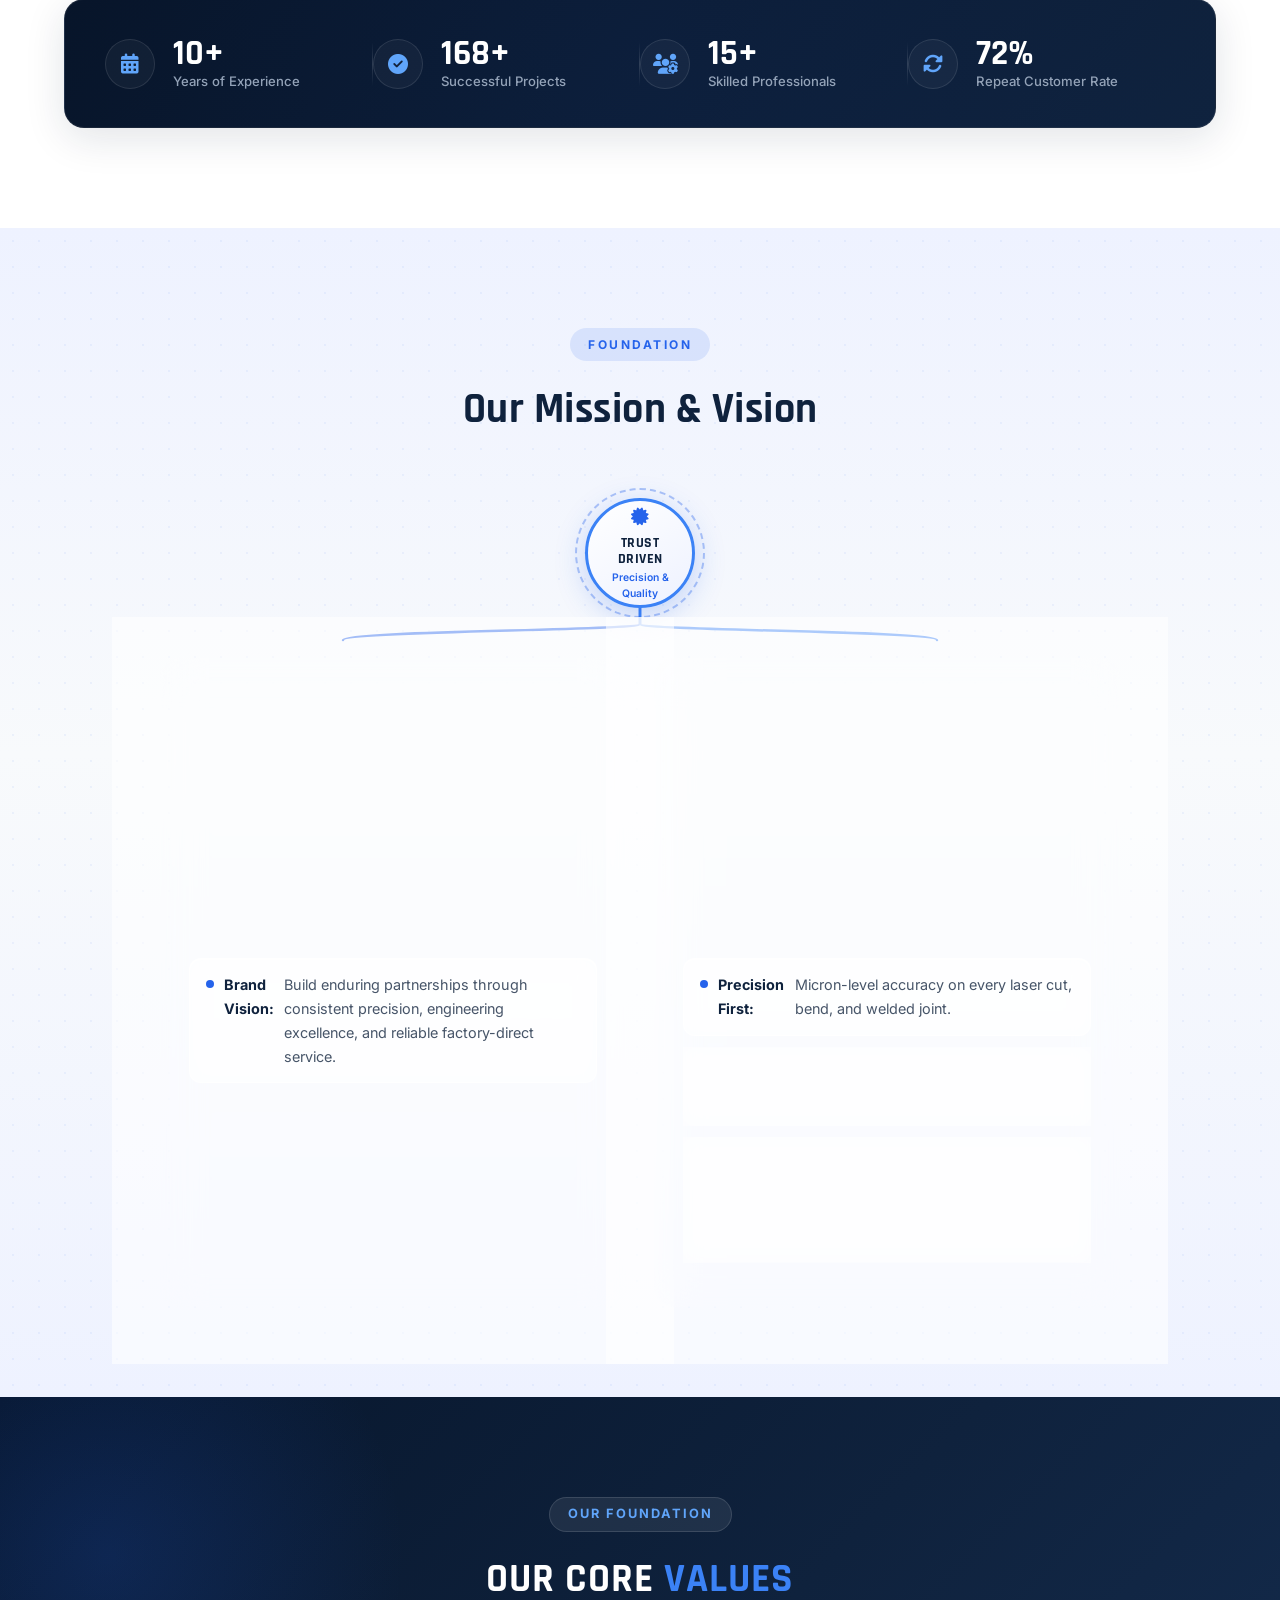
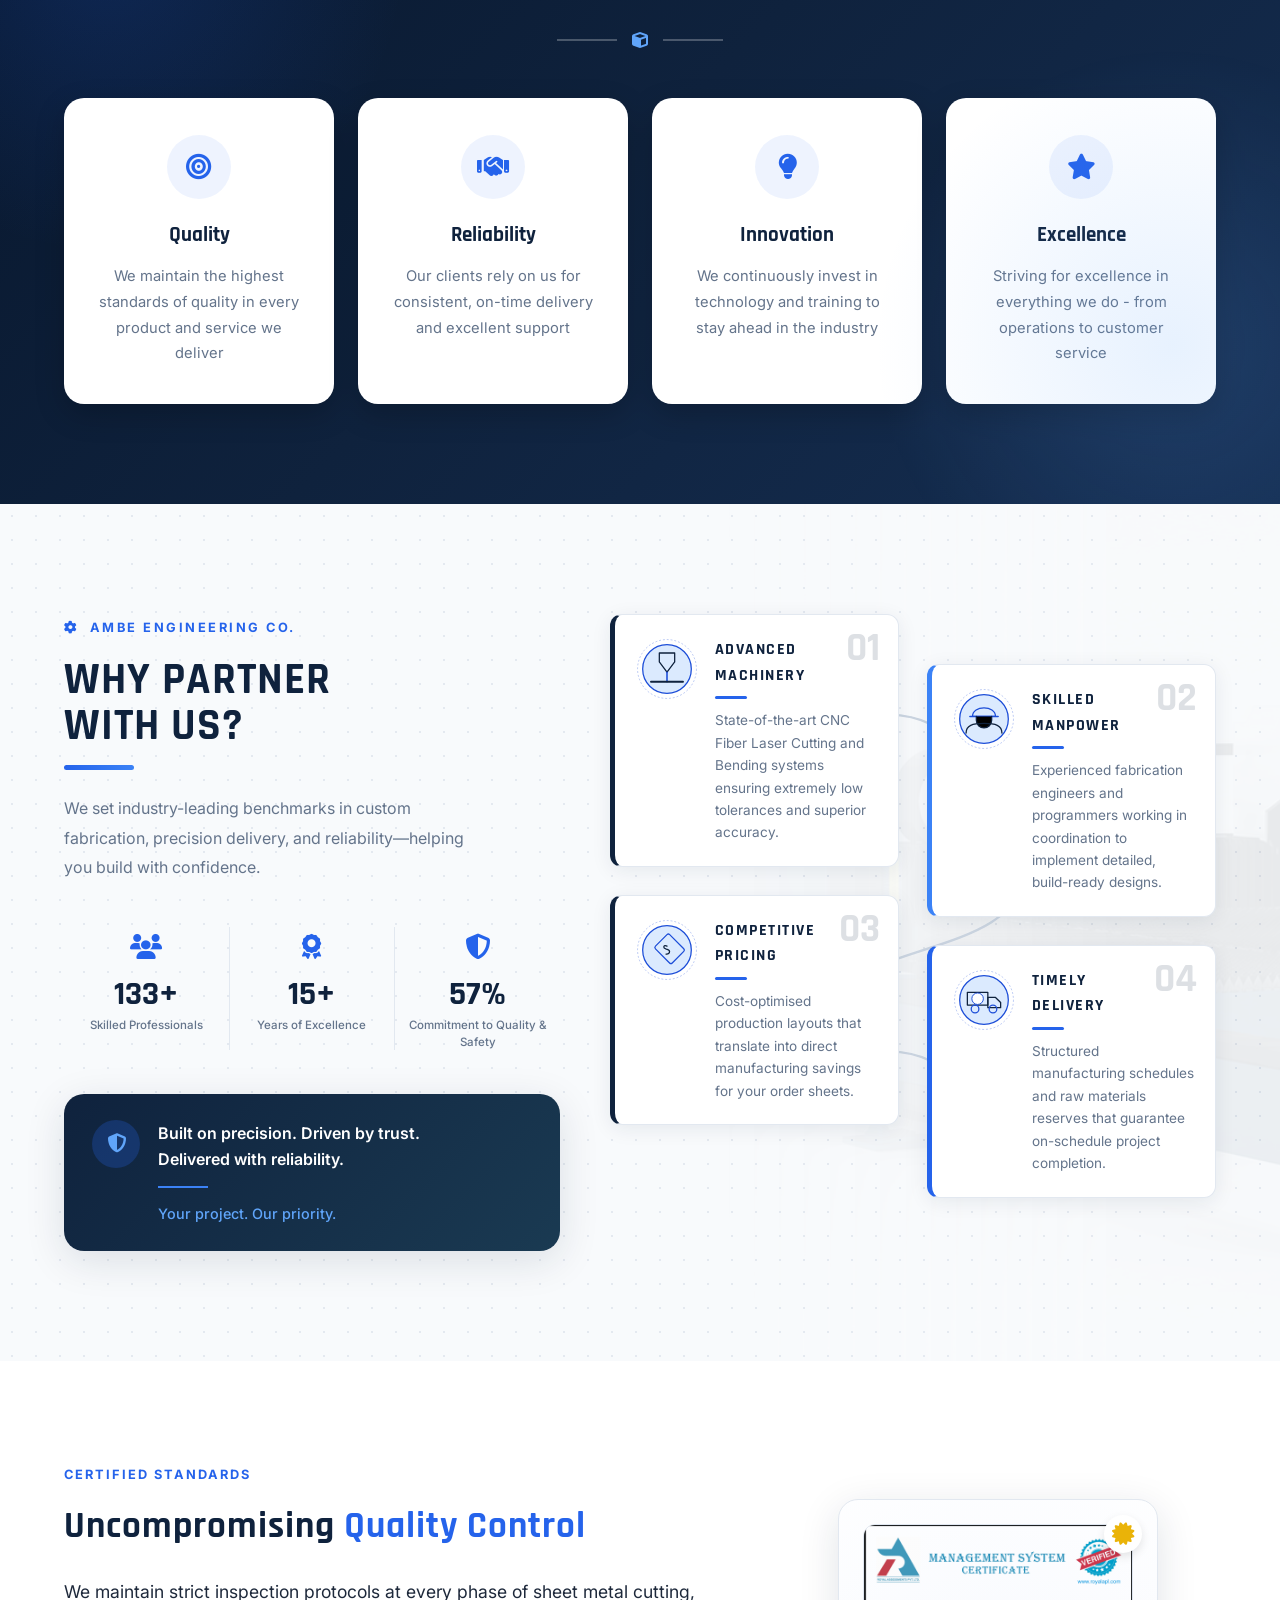
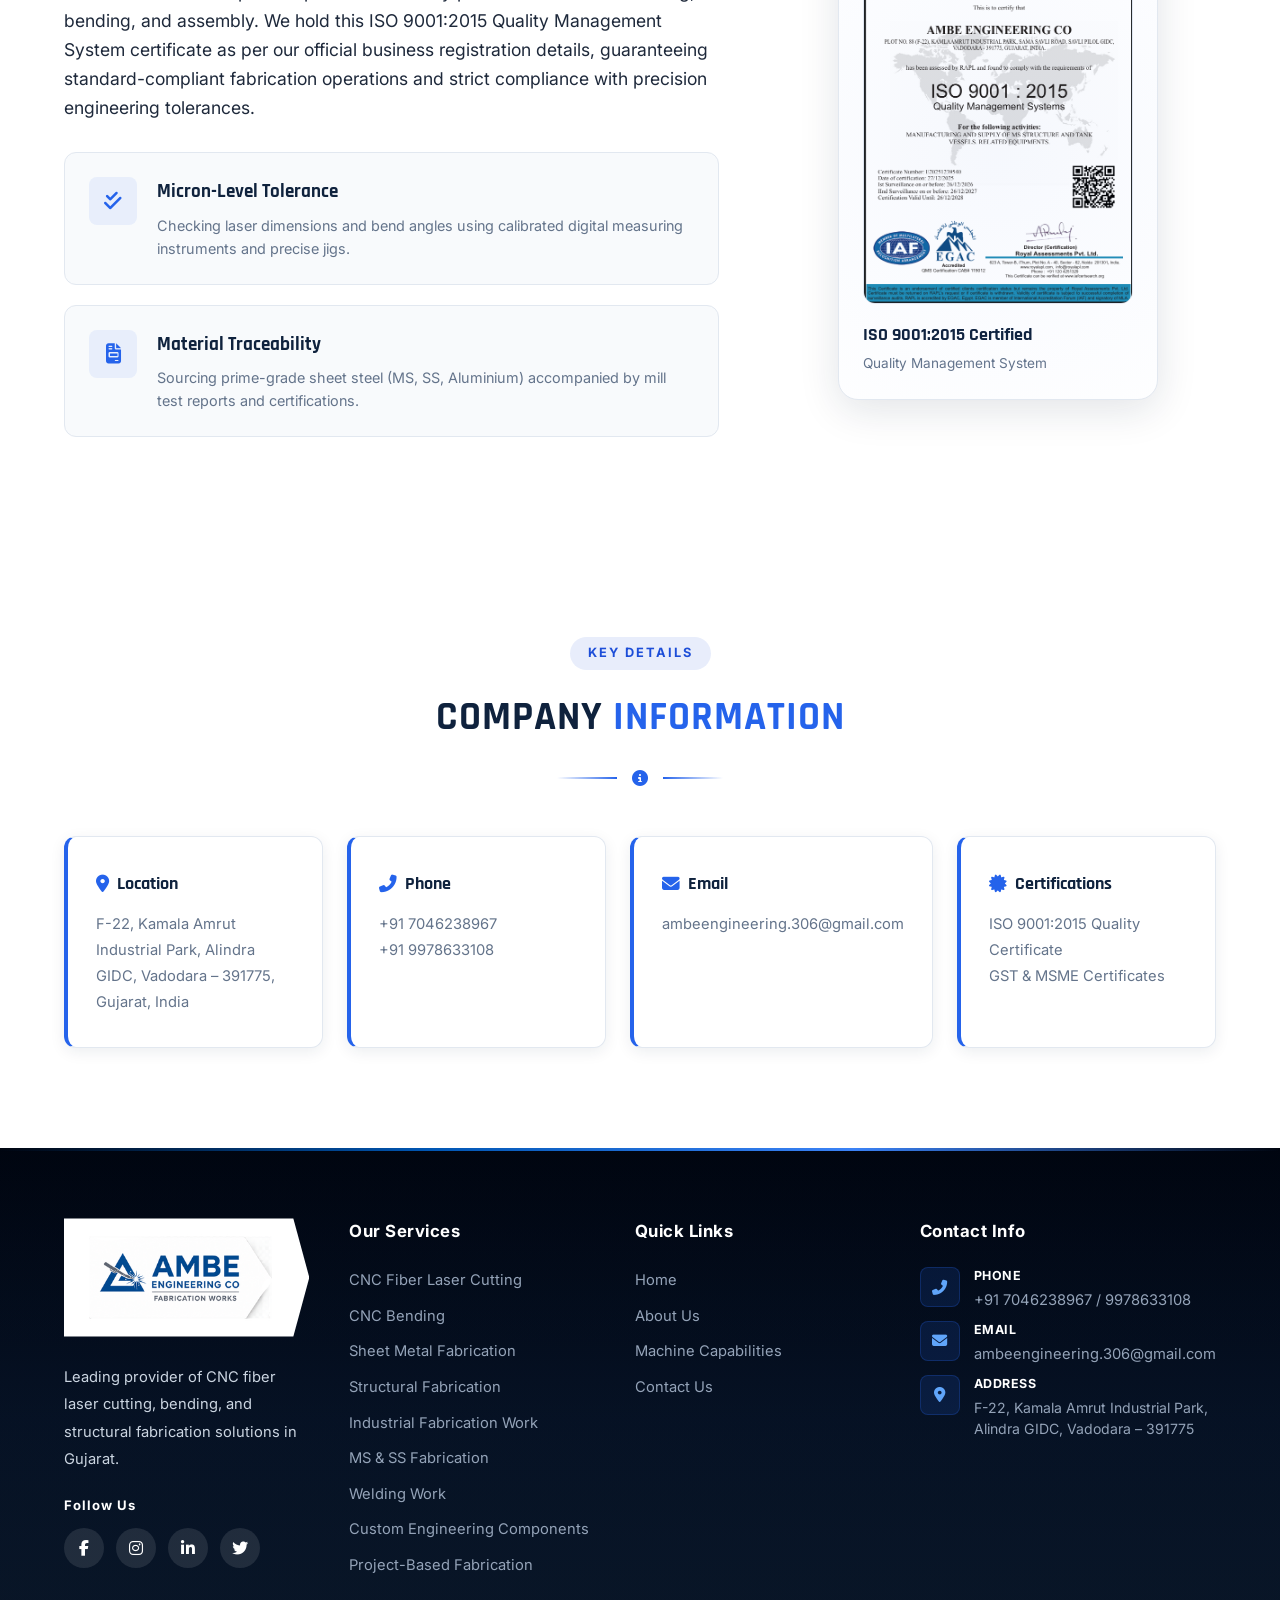
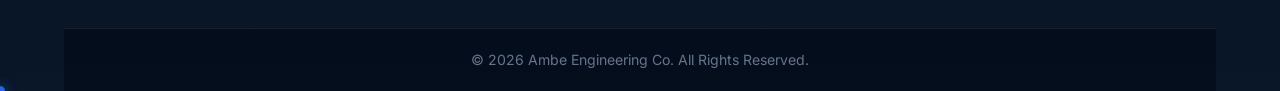
==== commit 68885e19: "Bump stylesheet cache version to v18 across all HTML pages" ====
--- a/about.html
+++ b/about.html
@@ -4,7 +4,7 @@
     <meta charset="UTF-8">
     <meta name="viewport" content="width=device-width, initial-scale=1.0">
     <title>About Us | Ambe Engineering Co.</title>
-    <link rel="stylesheet" href="styles.css?v=16">
+    <link rel="stylesheet" href="styles.css?v=18">
     <link rel="stylesheet" href="https://cdnjs.cloudflare.com/ajax/libs/font-awesome/6.4.0/css/all.min.css">
 </head>
 <body>
--- a/styles.css
+++ b/styles.css
@@ -4241,11 +4241,80 @@
     width: 60px;
 }
 
-.form-group {
+/* Floating label layout */
+.floating-group {
+    position: relative;
     margin-bottom: 24px;
 }
 
-.form-group label {
+.floating-group input,
+.floating-group textarea {
+    width: 100%;
+    padding: 24px 16px 8px; /* Room for floating label above text */
+    border: 1px solid var(--border-light);
+    border-radius: 8px;
+    background: #f8fafc;
+    color: var(--primary-color);
+    font-family: inherit;
+    font-size: 0.95rem;
+    outline: none;
+    transition: all 0.3s cubic-bezier(0.4, 0, 0.2, 1);
+}
+
+.floating-group label {
+    position: absolute;
+    left: 16px;
+    top: 50%;
+    transform: translateY(-50%);
+    font-family: 'Rajdhani', sans-serif;
+    font-size: 0.9rem;
+    font-weight: 700;
+    color: var(--text-muted);
+    letter-spacing: 0.5px;
+    text-transform: uppercase;
+    pointer-events: none;
+    transition: all 0.3s cubic-bezier(0.4, 0, 0.2, 1);
+    transform-origin: left top;
+}
+
+/* Textarea needs label positioned at top of text area */
+.floating-group textarea {
+    resize: vertical;
+}
+
+.floating-group textarea + label {
+    top: 24px;
+    transform: none;
+}
+
+.floating-group input:focus,
+.floating-group textarea:focus {
+    background: #ffffff;
+    border-color: var(--secondary-color);
+    box-shadow: 0 0 12px rgba(37, 99, 235, 0.12);
+}
+
+/* Floating transition on focus or having value */
+.floating-group input:focus + label,
+.floating-group input:not(:placeholder-shown) + label {
+    top: 10px;
+    transform: scale(0.75) translateY(-30%);
+    color: var(--secondary-color);
+}
+
+.floating-group textarea:focus + label,
+.floating-group textarea:not(:placeholder-shown) + label {
+    top: 10px;
+    transform: scale(0.75) translateY(-30%);
+    color: var(--secondary-color);
+}
+
+/* Premium File Uploader styles */
+.file-upload-group {
+    margin-bottom: 28px;
+}
+
+.upload-label {
     display: block;
     font-family: 'Rajdhani', sans-serif;
     font-size: 0.9rem;
@@ -4256,25 +4325,184 @@
     text-transform: uppercase;
 }
 
-.form-group input,
-.form-group textarea {
-    width: 100%;
-    padding: 14px 18px;
-    border: 1px solid var(--border-light);
+.file-upload-wrapper {
+    position: relative;
+    border: 2px dashed var(--border-light);
+    border-radius: var(--radius-md);
+    background: #f8fafc;
+    transition: all 0.3s cubic-bezier(0.4, 0, 0.2, 1);
+    cursor: pointer;
+    overflow: hidden;
+}
+
+.file-upload-wrapper:hover,
+.file-upload-wrapper.dragover {
+    border-color: var(--secondary-color);
+    background: rgba(37, 99, 235, 0.03);
+    box-shadow: 0 0 12px rgba(37, 99, 235, 0.05);
+}
+
+.file-upload-trigger {
+    padding: 30px 20px;
+    display: flex;
+    flex-direction: column;
+    align-items: center;
+    justify-content: center;
+    gap: 8px;
+    text-align: center;
+    transition: all 0.3s ease;
+}
+
+.file-upload-trigger i {
+    font-size: 2.2rem;
+    color: var(--text-muted);
+    transition: all 0.3s cubic-bezier(0.4, 0, 0.2, 1);
+}
+
+.file-upload-wrapper:hover .file-upload-trigger i,
+.file-upload-wrapper.dragover .file-upload-trigger i {
+    color: var(--secondary-color);
+    transform: translateY(-3px);
+}
+
+.upload-text {
+    font-size: 0.92rem;
+    font-weight: 600;
+    color: var(--primary-color);
+}
+
+.upload-sub {
+    font-size: 0.78rem;
+    color: var(--text-muted);
+}
+
+.file-preview-card {
+    display: flex;
+    align-items: center;
+    gap: 15px;
+    padding: 16px 20px;
+    background: #ffffff;
+    border-radius: var(--radius-sm);
+    animation: fadeInUp 0.3s ease both;
+}
+
+.file-preview-icon {
+    width: 44px;
+    height: 44px;
+    background: rgba(37, 99, 235, 0.08);
+    color: var(--secondary-color);
     border-radius: 8px;
-    font-family: inherit;
+    display: flex;
+    align-items: center;
+    justify-content: center;
+    font-size: 1.25rem;
+}
+
+.file-preview-details {
+    display: flex;
+    flex-direction: column;
+    flex-grow: 1;
+    overflow: hidden;
+}
+
+.file-preview-name {
+    font-size: 0.9rem;
+    font-weight: 600;
+    color: var(--primary-color);
+    white-space: nowrap;
+    text-overflow: ellipsis;
+    overflow: hidden;
+}
+
+.file-preview-size {
+    font-size: 0.78rem;
+    color: var(--text-muted);
+}
+
+.file-preview-remove {
+    background: none;
+    border: none;
+    font-size: 1.5rem;
+    color: var(--text-muted);
+    cursor: pointer;
+    padding: 0 5px;
+    line-height: 1;
+    transition: all 0.2s ease;
+}
+
+.file-preview-remove:hover {
+    color: #ef4444;
+    transform: scale(1.15);
+}
+
+/* Form Success message styles */
+.form-success-message {
+    text-align: center;
+    padding: 40px 10px;
+    animation: fadeInUp 0.6s cubic-bezier(0.4, 0, 0.2, 1) both;
+}
+
+.success-icon-wrapper {
+    width: 80px;
+    height: 80px;
+    background: rgba(34, 197, 94, 0.1);
+    border: 2px solid #22c55e;
+    border-radius: 50%;
+    display: flex;
+    align-items: center;
+    justify-content: center;
+    margin: 0 auto 24px;
+    color: #22c55e;
+    font-size: 2.2rem;
+    box-shadow: 0 0 20px rgba(34, 197, 94, 0.2);
+    animation: scaleInSuccess 0.5s cubic-bezier(0.175, 0.885, 0.32, 1.275) both 0.2s;
+}
+
+.form-success-message h3 {
+    font-family: 'Rajdhani', sans-serif;
+    font-size: 1.8rem;
+    font-weight: 700;
+    color: var(--primary-color);
+    margin-bottom: 12px;
+}
+
+.form-success-message p {
+    color: var(--text-muted);
     font-size: 0.95rem;
-    transition: all 0.3s cubic-bezier(0.4, 0, 0.2, 1);
-    background: #f8fafc;
+    line-height: 1.6;
+    margin-bottom: 28px;
+    max-width: 380px;
+    margin-left: auto;
+    margin-right: auto;
+}
+
+.form-success-message p strong {
     color: var(--primary-color);
 }
 
-.form-group input:focus,
-.form-group textarea:focus {
-    outline: none;
-    border-color: var(--secondary-color);
-    background: #ffffff;
-    box-shadow: 0 0 12px rgba(37, 99, 235, 0.12);
+.form-success-message p strong#successRefId {
+    color: var(--secondary-color);
+}
+
+.form-success-message .btn-primary {
+    display: inline-flex;
+    align-items: center;
+    gap: 8px;
+    font-family: 'Rajdhani', sans-serif;
+    text-transform: uppercase;
+    font-weight: 700;
+    letter-spacing: 0.5px;
+}
+
+@keyframes scaleInSuccess {
+    from {
+        transform: scale(0.3);
+        opacity: 0;
+    }
+    to {
+        transform: scale(1);
+        opacity: 1;
+    }
 }
 
 .contact-form .btn-primary {
@@ -5507,3 +5735,427 @@
     0%, 100% { transform: scale(1); }
     50% { transform: scale(1.2); }
 }
+
+/* ========================================
+   CNC FIBER LASER CUTTING SERVICE PAGE
+   ======================================== */
+.laser-cutting-hero {
+    position: relative;
+    min-height: 600px;
+    background: url('image&video/service 1.jpg') no-repeat;
+    background-size: cover;
+    background-position: center;
+    display: flex;
+    align-items: center;
+    padding: 160px 0;
+    overflow: hidden;
+    color: white;
+}
+
+.laser-cutting-hero::before {
+    content: '';
+    position: absolute;
+    inset: 0;
+    background: linear-gradient(90deg, 
+        rgba(15, 34, 61, 0.96) 0%, 
+        rgba(15, 34, 61, 0.85) 50%, 
+        rgba(37, 99, 235, 0.4) 100%);
+    z-index: 1;
+}
+
+.laser-cutting-hero .container {
+    position: relative;
+    z-index: 2;
+    width: 100%;
+}
+
+.laser-hero-content {
+    max-width: 650px;
+}
+
+.laser-hero-tag {
+    display: inline-flex;
+    align-items: center;
+    gap: 8px;
+    background: rgba(37, 99, 235, 0.2);
+    border: 1px solid rgba(59, 130, 246, 0.4);
+    padding: 6px 14px;
+    border-radius: 50px;
+    font-size: 0.8rem;
+    font-weight: 700;
+    letter-spacing: 1.5px;
+    color: var(--secondary-light);
+    margin-bottom: 20px;
+    text-transform: uppercase;
+}
+
+.laser-hero-content h1 {
+    font-family: 'Rajdhani', sans-serif;
+    font-size: 3.2rem;
+    font-weight: 800;
+    color: white;
+    line-height: 1.15;
+    margin-bottom: 16px;
+}
+
+.laser-hero-content h1 span {
+    color: var(--secondary-light);
+}
+
+.laser-hero-content p {
+    font-size: 1.1rem;
+    color: #e2e8f0;
+    line-height: 1.7;
+    margin-bottom: 30px;
+}
+
+.laser-hero-actions {
+    display: flex;
+    align-items: center;
+}
+
+.laser-overview-section {
+    padding: 100px 0;
+    background: #ffffff;
+}
+
+.laser-overview-grid {
+    display: grid;
+    grid-template-columns: 1.1fr 0.9fr;
+    gap: 60px;
+    align-items: center;
+}
+
+.overview-text h2 {
+    font-family: 'Rajdhani', sans-serif;
+    font-size: 2.5rem;
+    font-weight: 700;
+    color: var(--primary-color);
+    margin-bottom: 20px;
+    line-height: 1.2;
+}
+
+.overview-text h2 span {
+    color: var(--secondary-color);
+}
+
+.overview-text p {
+    color: var(--text-muted);
+    font-size: 0.98rem;
+    line-height: 1.75;
+    margin-bottom: 16px;
+}
+
+.overview-image-wrapper {
+    position: relative;
+    border-radius: var(--radius-lg);
+    box-shadow: var(--shadow-md);
+}
+
+.overview-image-wrapper img {
+    border-radius: var(--radius-lg);
+    width: 100%;
+    object-fit: cover;
+}
+
+.image-accent-border {
+    position: absolute;
+    top: 20px;
+    left: 20px;
+    width: 100%;
+    height: 100%;
+    border: 2px solid var(--secondary-color);
+    border-radius: var(--radius-lg);
+    z-index: -1;
+    transition: all 0.3s ease;
+}
+
+.laser-overview-grid:hover .image-accent-border {
+    transform: translate(-10px, -10px);
+}
+
+.capabilities-section {
+    padding: 100px 0;
+    background: var(--bg-light);
+}
+
+.capabilities-grid {
+    display: grid;
+    grid-template-columns: repeat(2, 1fr);
+    gap: 40px;
+    margin-top: 50px;
+}
+
+.cap-card {
+    background: #ffffff;
+    border: 1px solid var(--border-light);
+    border-radius: var(--radius-lg);
+    padding: 40px;
+    box-shadow: 0 10px 30px rgba(15, 34, 61, 0.03);
+    transition: all 0.4s cubic-bezier(0.4, 0, 0.2, 1);
+}
+
+.cap-card:hover {
+    transform: translateY(-6px);
+    box-shadow: var(--shadow-md);
+    border-color: rgba(37, 99, 235, 0.15);
+}
+
+.cap-icon-box {
+    width: 54px;
+    height: 54px;
+    border-radius: 50%;
+    background: rgba(37, 99, 235, 0.08);
+    display: flex;
+    align-items: center;
+    justify-content: center;
+    color: var(--secondary-color);
+    font-size: 1.5rem;
+    margin-bottom: 24px;
+    transition: all 0.3s ease;
+}
+
+.cap-card:hover .cap-icon-box {
+    background: var(--secondary-color);
+    color: white;
+    transform: scale(1.1);
+}
+
+.cap-card h3 {
+    font-family: 'Rajdhani', sans-serif;
+    font-size: 1.5rem;
+    font-weight: 700;
+    color: var(--primary-color);
+    margin-bottom: 20px;
+    border-bottom: 2px solid var(--bg-light);
+    padding-bottom: 12px;
+}
+
+.cap-table {
+    width: 100%;
+    border-collapse: collapse;
+}
+
+.cap-table tr {
+    border-bottom: 1px solid var(--border-light);
+}
+
+.cap-table tr:last-child {
+    border-bottom: none;
+}
+
+.cap-table td {
+    padding: 14px 0;
+    font-size: 0.95rem;
+    color: var(--text-dark);
+}
+
+.cap-table td.cap-value {
+    text-align: right;
+    font-family: 'Rajdhani', sans-serif;
+    font-weight: 700;
+    font-size: 1.05rem;
+    color: var(--secondary-color);
+}
+
+.advantages-section {
+    padding: 100px 0;
+    background: #ffffff;
+}
+
+.advantages-grid {
+    display: grid;
+    grid-template-columns: repeat(4, 1fr);
+    gap: 30px;
+    margin-top: 50px;
+}
+
+.advantage-card {
+    background: #ffffff;
+    border: 1px solid var(--border-light);
+    border-radius: var(--radius-md);
+    padding: 30px 24px;
+    transition: all 0.4s cubic-bezier(0.4, 0, 0.2, 1);
+    box-shadow: 0 4px 15px rgba(15, 34, 61, 0.02);
+}
+
+.advantage-card:hover {
+    transform: translateY(-8px);
+    border-color: rgba(37, 99, 235, 0.2);
+    box-shadow: var(--shadow-md), 0 0 20px rgba(37, 99, 235, 0.03);
+}
+
+.adv-icon {
+    width: 48px;
+    height: 48px;
+    background: var(--secondary-color);
+    color: white;
+    border-radius: 8px;
+    display: flex;
+    align-items: center;
+    justify-content: center;
+    font-size: 1.2rem;
+    margin-bottom: 20px;
+    transition: all 0.3s ease;
+}
+
+.advantage-card:hover .adv-icon {
+    transform: scale(1.1) rotate(5deg);
+    background: var(--secondary-light);
+    box-shadow: 0 4px 15px rgba(37, 99, 235, 0.25);
+}
+
+.advantage-card h3 {
+    font-family: 'Rajdhani', sans-serif;
+    font-size: 1.3rem;
+    font-weight: 700;
+    color: var(--primary-color);
+    margin-bottom: 12px;
+}
+
+.advantage-card p {
+    color: var(--text-muted);
+    font-size: 0.9rem;
+    line-height: 1.65;
+}
+
+.faq-section-laser {
+    padding: 100px 0;
+    background: #f8fafc;
+}
+
+.faq-grid-laser {
+    display: grid;
+    grid-template-columns: repeat(2, 1fr);
+    gap: 30px;
+    margin-top: 50px;
+}
+
+.faq-card {
+    background: #ffffff;
+    border: 1px solid var(--border-light);
+    border-radius: var(--radius-md);
+    padding: 30px;
+    border-left: 4px solid var(--secondary-color);
+    box-shadow: 0 5px 15px rgba(15, 34, 61, 0.02);
+    transition: all 0.3s ease;
+}
+
+.faq-card:hover {
+    transform: translateY(-3px);
+    box-shadow: 0 10px 25px rgba(15, 34, 61, 0.04);
+}
+
+.faq-card h3 {
+    font-size: 1.05rem;
+    font-weight: 700;
+    color: var(--primary-color);
+    margin-bottom: 10px;
+}
+
+.faq-card p {
+    color: var(--text-muted);
+    font-size: 0.92rem;
+    line-height: 1.65;
+}
+
+.cta-laser {
+    padding: 90px 0;
+    background: linear-gradient(135deg, var(--primary-color) 0%, var(--primary-light) 100%);
+    text-align: center;
+    color: white;
+    position: relative;
+    overflow: hidden;
+}
+
+.cta-laser::before {
+    content: '';
+    position: absolute;
+    top: -50%;
+    left: -50%;
+    width: 200%;
+    height: 200%;
+    background: radial-gradient(circle, rgba(37, 99, 235, 0.08) 0%, transparent 60%);
+    z-index: 1;
+    pointer-events: none;
+}
+
+.cta-laser .cta-content {
+    position: relative;
+    z-index: 2;
+    max-width: 700px;
+    margin: 0 auto;
+    padding: 0 24px;
+}
+
+.cta-laser h2 {
+    font-family: 'Rajdhani', sans-serif;
+    font-size: 2.6rem;
+    font-weight: 800;
+    margin-bottom: 16px;
+    text-transform: uppercase;
+}
+
+.cta-laser p {
+    font-size: 1.1rem;
+    color: #e2e8f0;
+    margin-bottom: 30px;
+    line-height: 1.6;
+}
+
+/* Responsive Rules for Laser Inner Page */
+@media (max-width: 991px) {
+    .laser-cutting-hero {
+        min-height: 500px;
+        padding: 130px 0;
+    }
+    .laser-hero-content h1 {
+        font-size: 2.8rem;
+    }
+    .laser-overview-grid {
+        grid-template-columns: 1fr;
+        gap: 40px;
+    }
+    .overview-image {
+        max-width: 500px;
+        margin: 0 auto;
+        order: -1;
+    }
+    .advantages-grid {
+        grid-template-columns: repeat(2, 1fr);
+        gap: 24px;
+    }
+}
+
+@media (max-width: 768px) {
+    .capabilities-grid {
+        grid-template-columns: 1fr;
+        gap: 30px;
+    }
+    .faq-grid-laser {
+        grid-template-columns: 1fr;
+        gap: 20px;
+    }
+    .laser-hero-actions {
+        flex-direction: column;
+        align-items: stretch;
+        gap: 12px;
+    }
+    .laser-hero-actions .btn {
+        margin-left: 0 !important;
+        text-align: center;
+    }
+}
+
+@media (max-width: 480px) {
+    .advantages-grid {
+        grid-template-columns: 1fr;
+        gap: 20px;
+    }
+    .laser-hero-content h1 {
+        font-size: 2.2rem;
+    }
+    .overview-text h2 {
+        font-size: 2rem;
+    }
+}
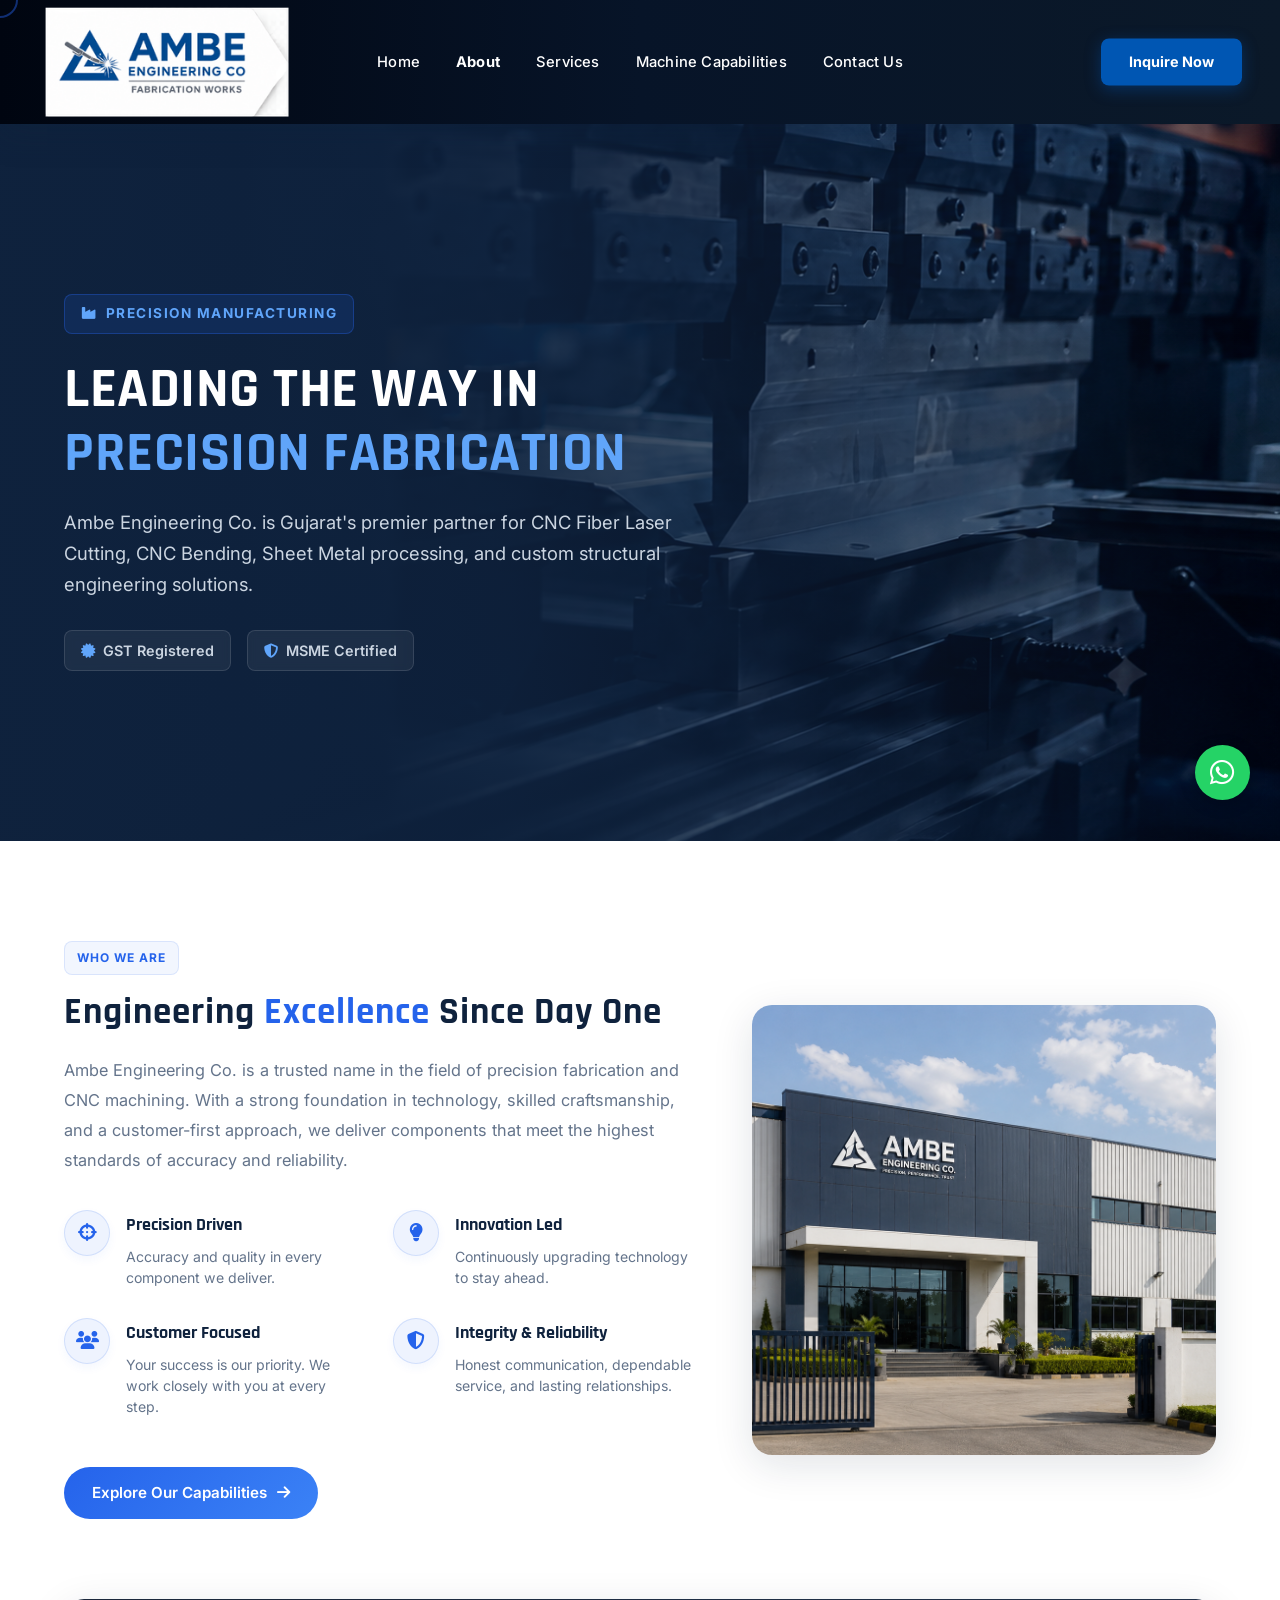
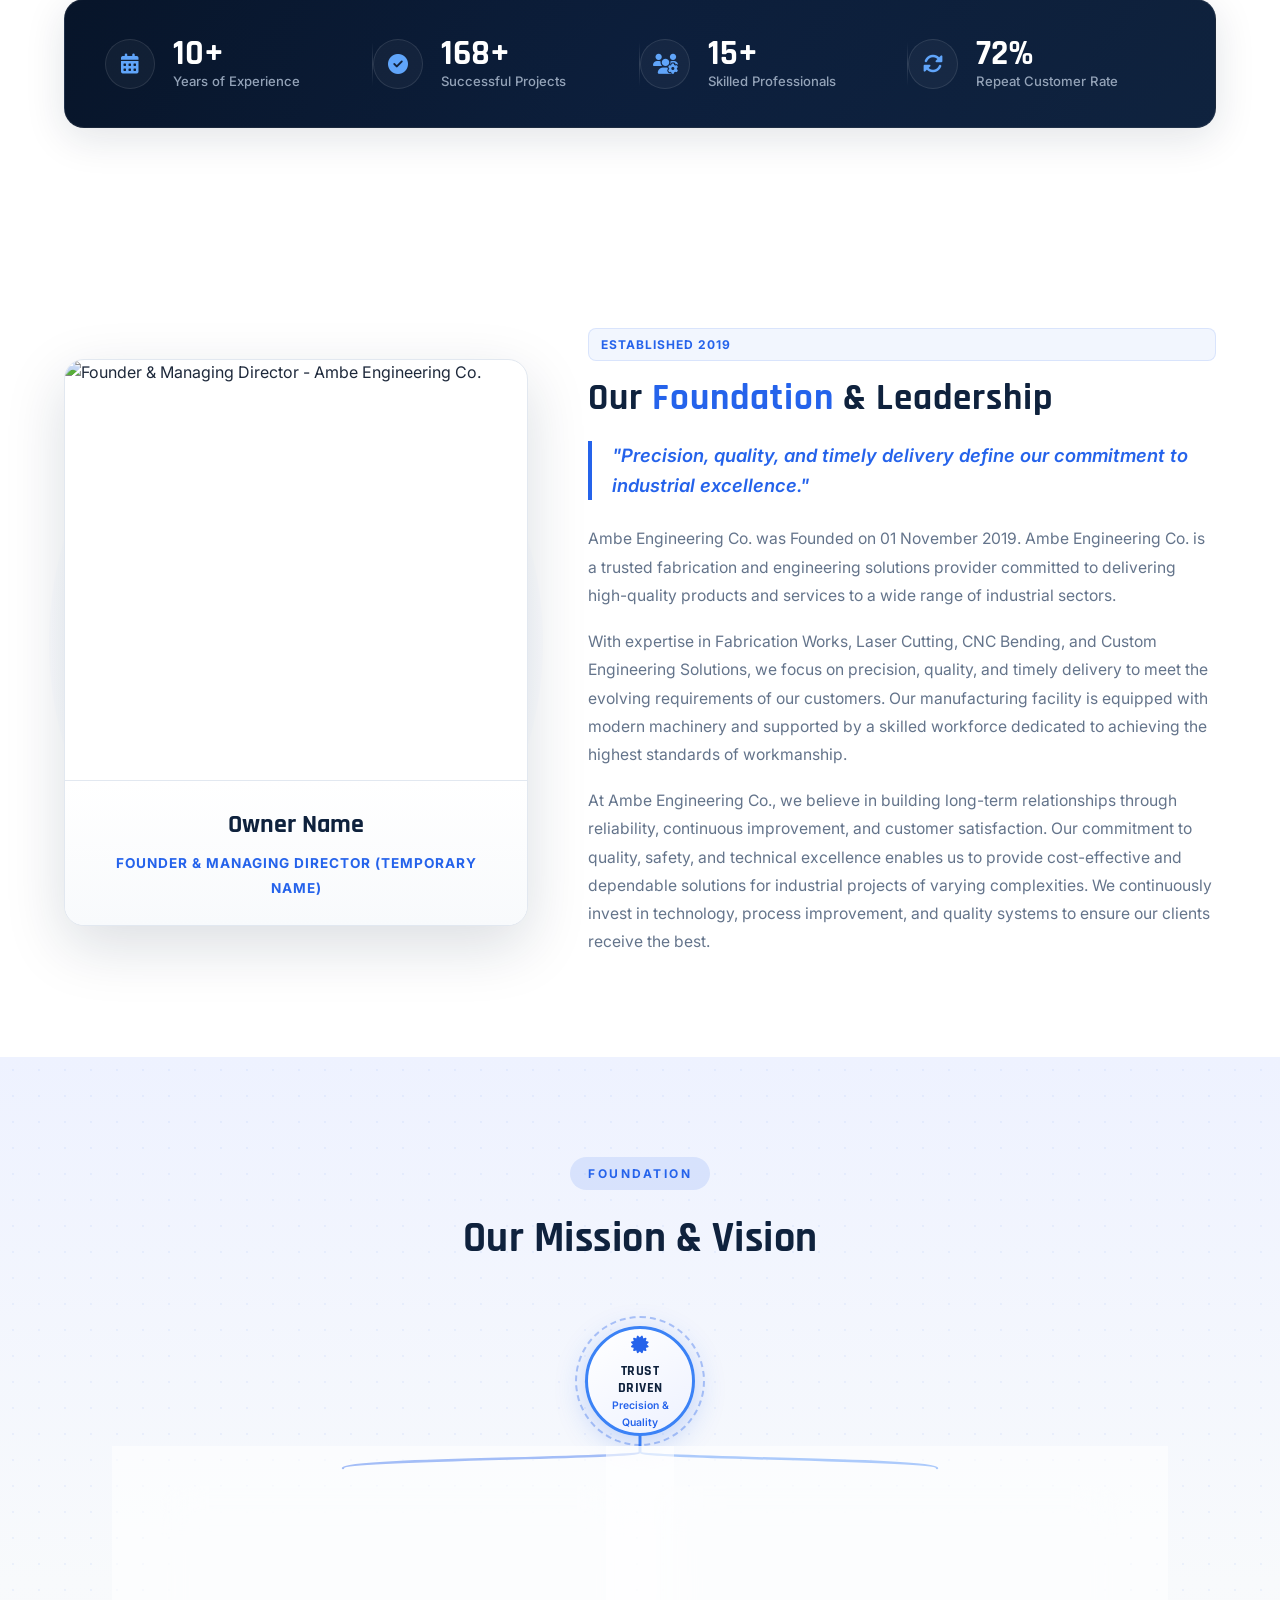
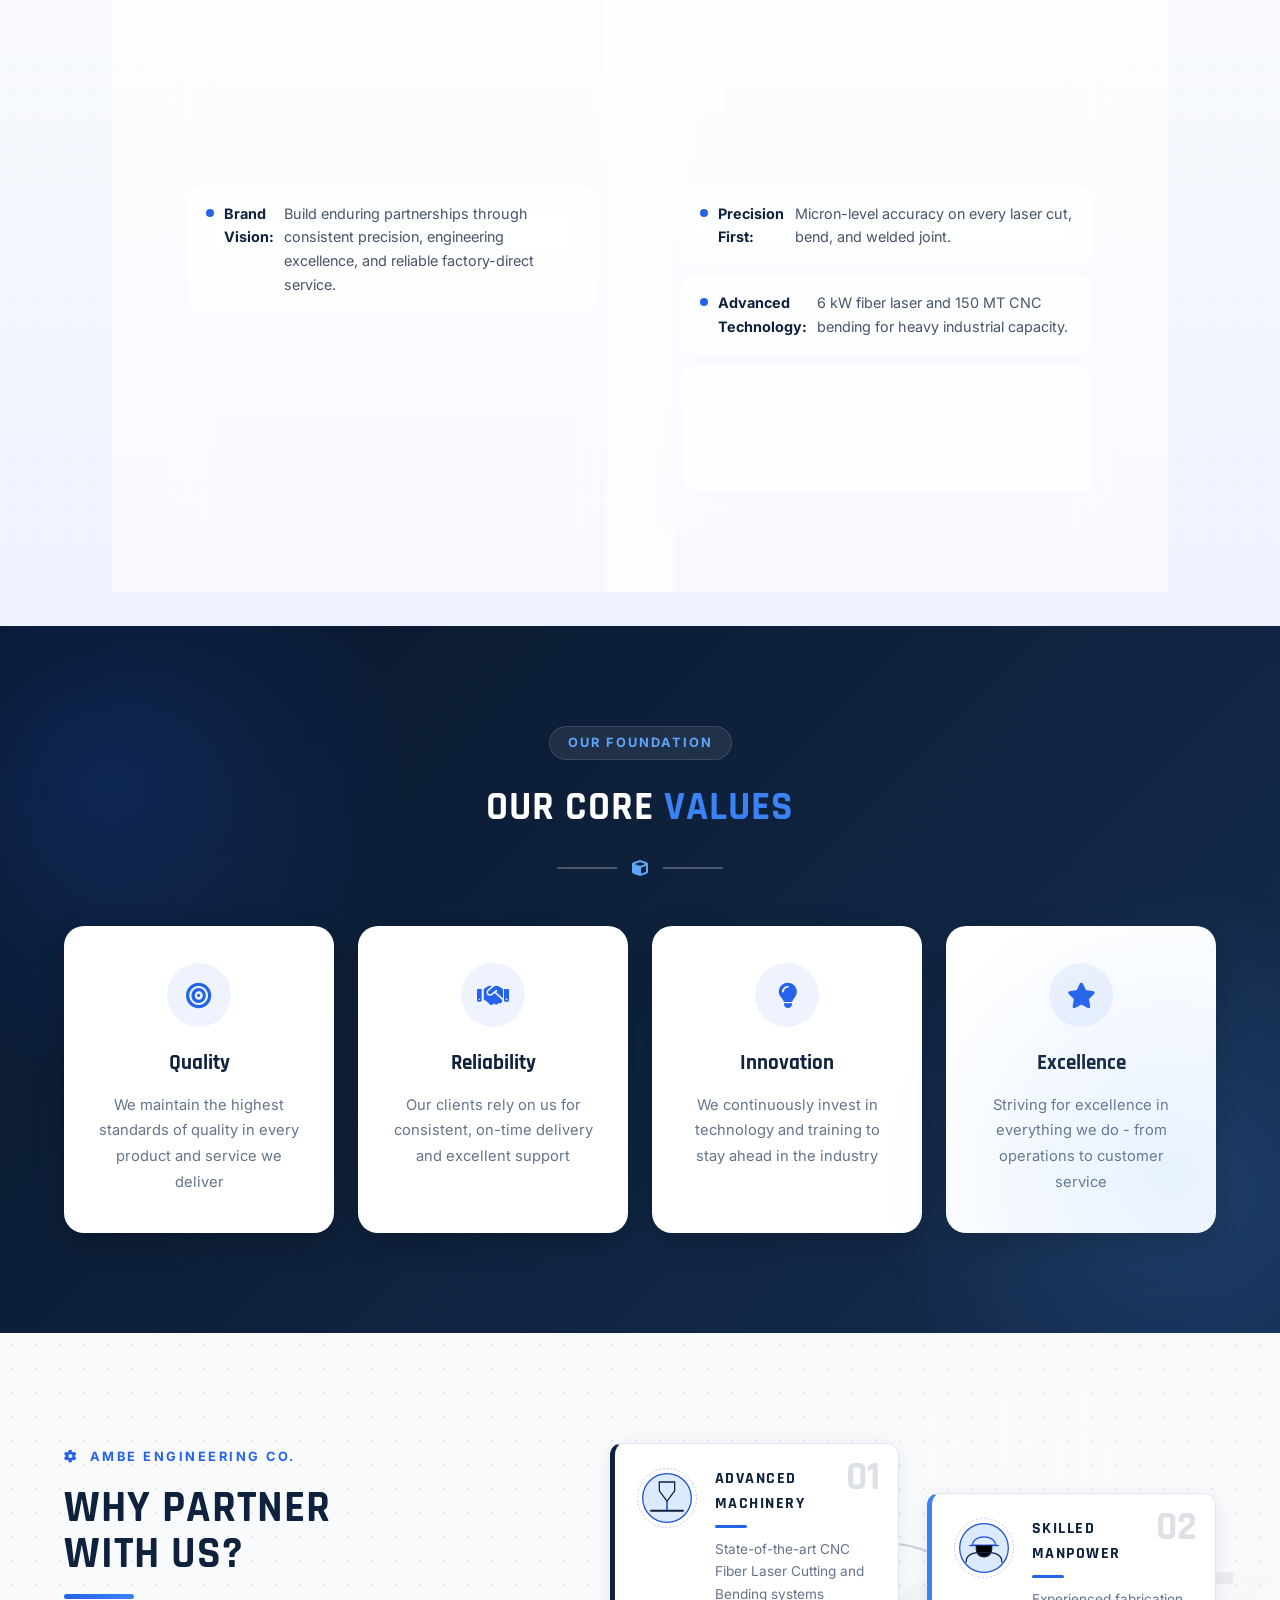
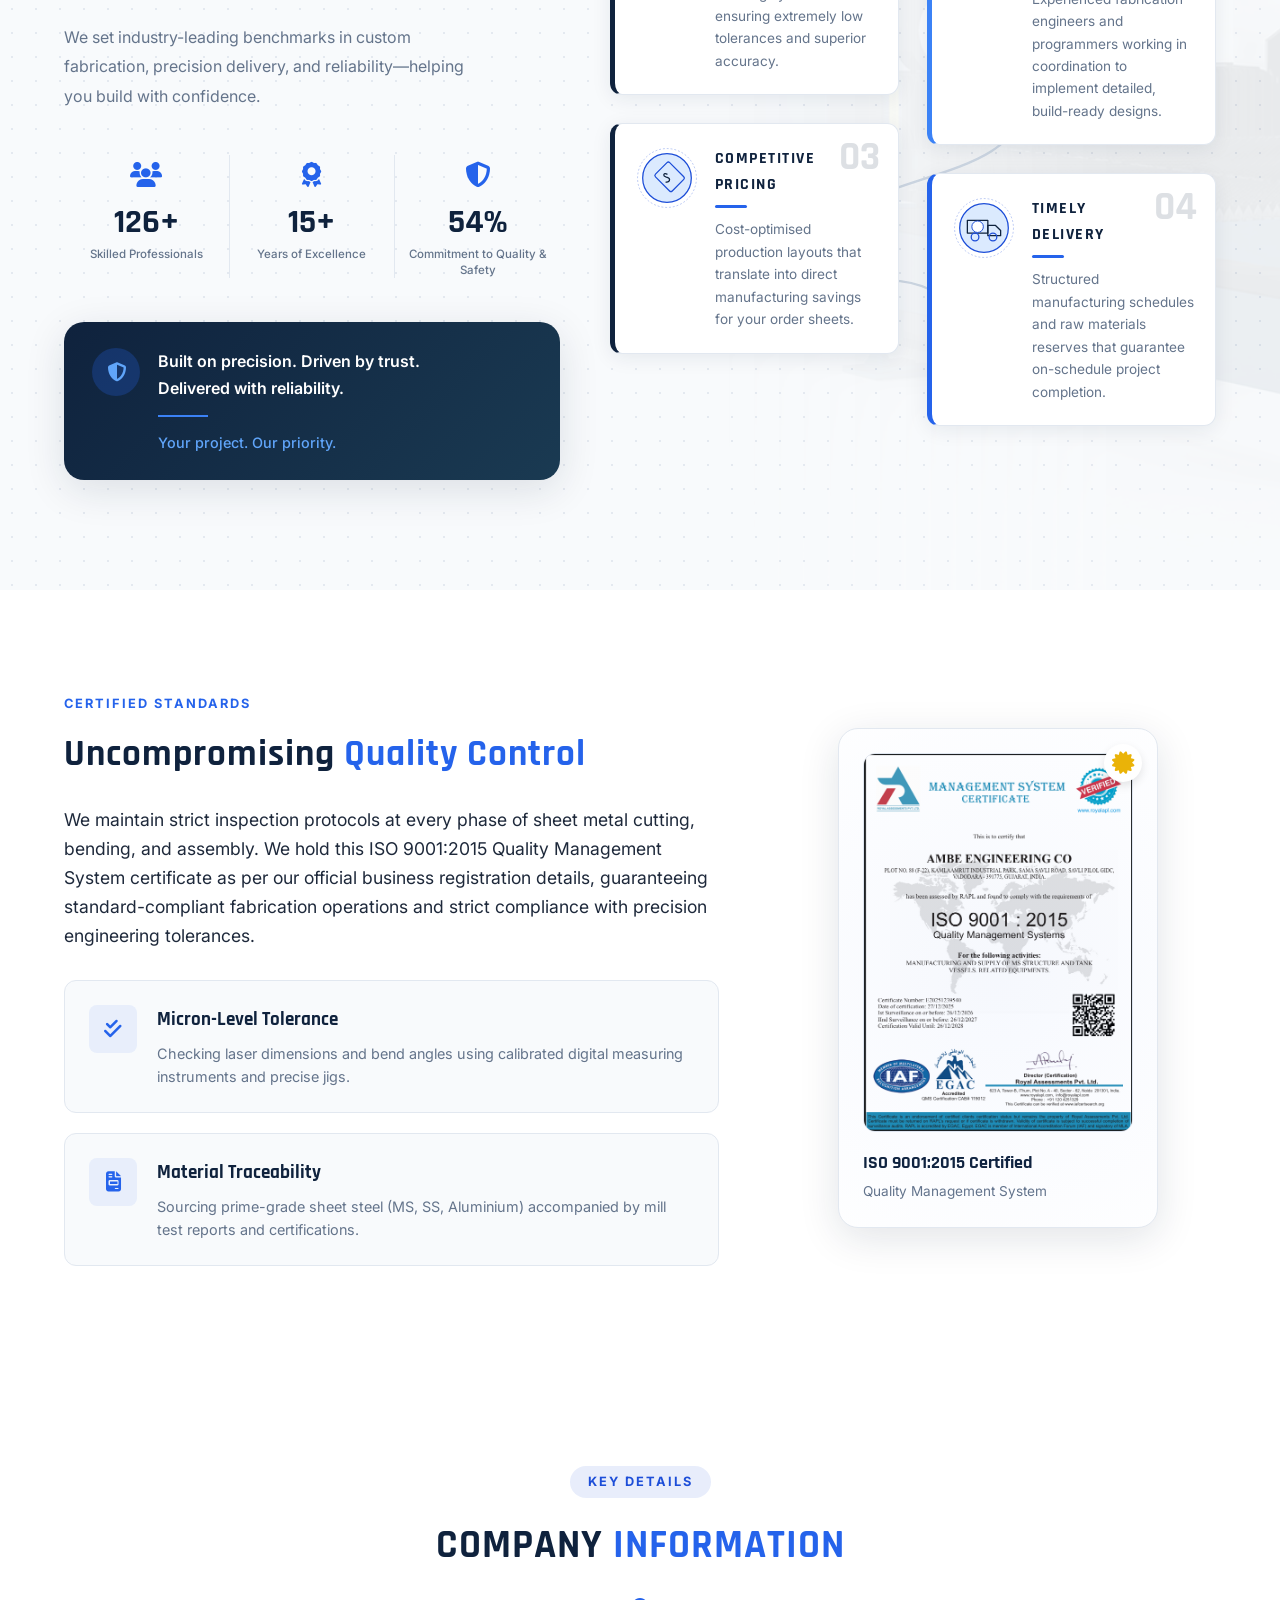
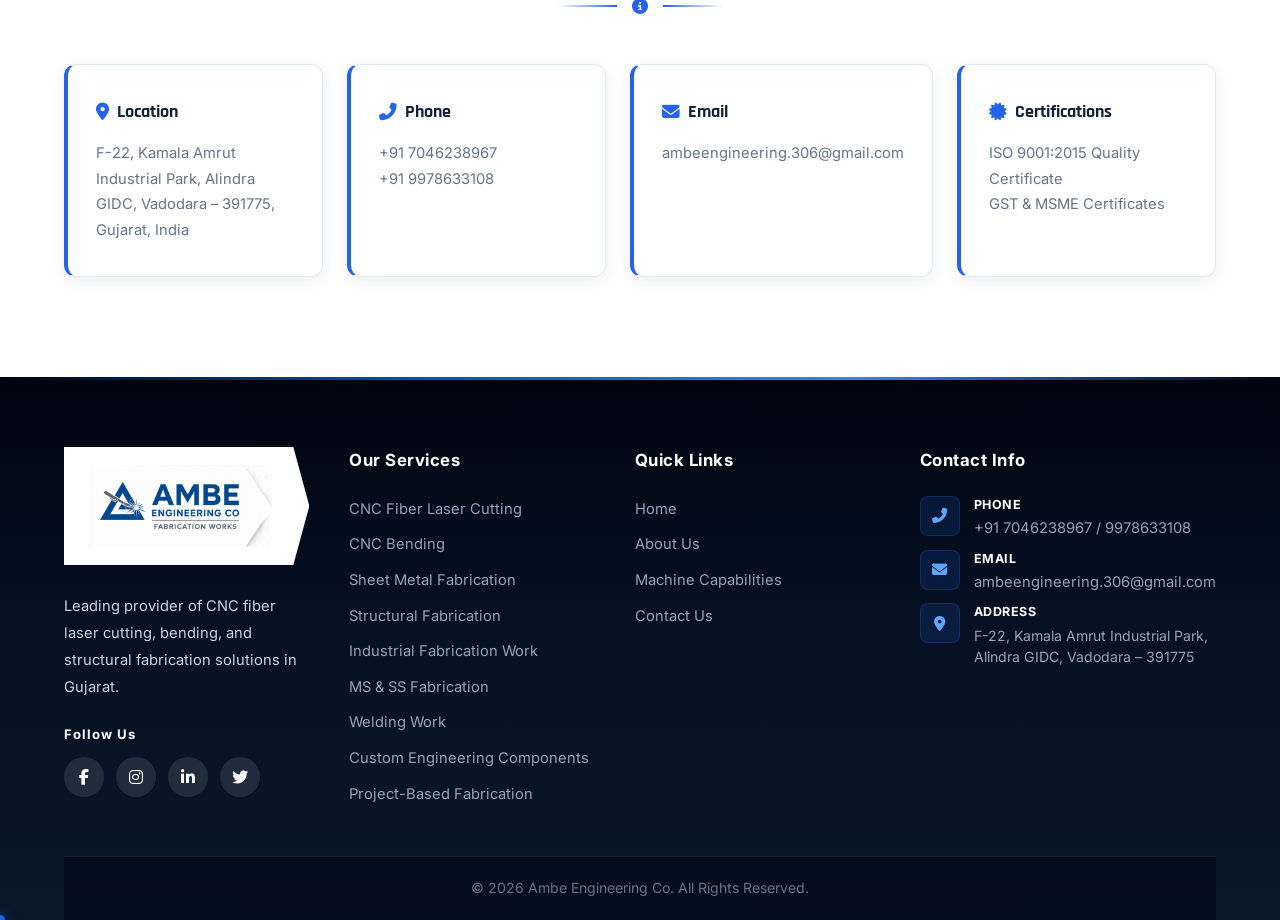
==== commit 6279d198: "chnge" ====
--- a/about.html
+++ b/about.html
@@ -4,7 +4,7 @@
     <meta charset="UTF-8">
     <meta name="viewport" content="width=device-width, initial-scale=1.0">
     <title>About Us | Ambe Engineering Co.</title>
-    <link rel="stylesheet" href="styles.css?v=18">
+    <link rel="stylesheet" href="styles.css?v=19">
     <link rel="stylesheet" href="https://cdnjs.cloudflare.com/ajax/libs/font-awesome/6.4.0/css/all.min.css">
 </head>
 <body>
@@ -147,6 +147,34 @@
                         <span class="about-stat-num">72%</span>
                         <span class="about-stat-label">Repeat Customer Rate</span>
                     </div>
+                </div>
+            </div>
+        </div>
+    </section>
+
+    <!-- Company Foundation & Leadership Section -->
+    <section class="founder-section">
+        <div class="container">
+            <div class="founder-grid">
+                <div class="founder-image-wrapper animate-on-scroll" data-reveal="left">
+                    <div class="founder-card-glow"></div>
+                    <div class="founder-card-inner">
+                        <img src="https://images.unsplash.com/photo-1560250097-0b93528c311a?auto=format&fit=crop&q=80&w=600" alt="Founder & Managing Director - Ambe Engineering Co.">
+                        <div class="founder-meta">
+                            <h3>Owner Name</h3>
+                            <span class="founder-designation">Founder &amp; Managing Director (Temporary Name)</span>
+                        </div>
+                    </div>
+                </div>
+                <div class="founder-content animate-on-scroll" data-reveal="right" data-delay="1">
+                    <span class="about-hero-tag" style="background: rgba(37, 99, 235, 0.06); border: 1px solid rgba(37, 99, 235, 0.12); padding: 6px 12px; margin-bottom: 16px; font-size: 0.75rem; letter-spacing: 1px; color: var(--secondary-color);">ESTABLISHED 2019</span>
+                    <h2 class="section-title main-title-premium" style="font-size: 2.3rem; line-height: 1.2; margin-bottom: 20px; text-align: left;">Our <span>Foundation</span> &amp; Leadership</h2>
+                    
+                    <p class="founder-quote">"Precision, quality, and timely delivery define our commitment to industrial excellence."</p>
+                    
+                    <p class="founder-text">Ambe Engineering Co. was Founded on 01 November 2019. Ambe Engineering Co. is a trusted fabrication and engineering solutions provider committed to delivering high-quality products and services to a wide range of industrial sectors.</p>
+                    <p class="founder-text">With expertise in Fabrication Works, Laser Cutting, CNC Bending, and Custom Engineering Solutions, we focus on precision, quality, and timely delivery to meet the evolving requirements of our customers. Our manufacturing facility is equipped with modern machinery and supported by a skilled workforce dedicated to achieving the highest standards of workmanship.</p>
+                    <p class="founder-text">At Ambe Engineering Co., we believe in building long-term relationships through reliability, continuous improvement, and customer satisfaction. Our commitment to quality, safety, and technical excellence enables us to provide cost-effective and dependable solutions for industrial projects of varying complexities. We continuously invest in technology, process improvement, and quality systems to ensure our clients receive the best.</p>
                 </div>
             </div>
         </div>
@@ -521,15 +549,15 @@
                 <div class="footer-section">
                     <h4>Our Services</h4>
                     <ul class="footer-services-list">
-                        <li><a href="services.html">CNC Fiber Laser Cutting</a></li>
-                        <li><a href="services.html">CNC Bending</a></li>
-                        <li><a href="services.html">Sheet Metal Fabrication</a></li>
-                        <li><a href="services.html">Structural Fabrication</a></li>
-                        <li><a href="services.html">Industrial Fabrication Work</a></li>
-                        <li><a href="services.html">MS &amp; SS Fabrication</a></li>
-                        <li><a href="services.html">Welding Work</a></li>
-                        <li><a href="services.html">Custom Engineering Components</a></li>
-                        <li><a href="services.html">Project-Based Fabrication</a></li>
+                        <li><a href="laser-cutting.html">CNC Fiber Laser Cutting</a></li>
+                        <li><a href="cnc-bending.html">CNC Bending</a></li>
+                        <li><a href="sheet-metal-fabrication.html">Sheet Metal Fabrication</a></li>
+                        <li><a href="structural-fabrication.html">Structural Fabrication</a></li>
+                        <li><a href="industrial-fabrication.html">Industrial Fabrication Work</a></li>
+                        <li><a href="ms-ss-fabrication.html">MS &amp; SS Fabrication</a></li>
+                        <li><a href="welding-work.html">Welding Work</a></li>
+                        <li><a href="custom-engineering-components.html">Custom Engineering Components</a></li>
+                        <li><a href="project-based-fabrication.html">Project-Based Fabrication</a></li>
                     </ul>
                 </div>
                 <div class="footer-section">
--- a/styles.css
+++ b/styles.css
@@ -5763,9 +5763,141 @@
     z-index: 1;
 }
 
+/* Laser Scanner elements in Hero */
+.laser-scanner-container {
+    position: absolute;
+    inset: 0;
+    pointer-events: none;
+    z-index: 2;
+    overflow: hidden;
+}
+
+.laser-scan-line {
+    position: absolute;
+    top: 0;
+    left: 0;
+    width: 100%;
+    height: 3px;
+    background: linear-gradient(90deg, 
+        transparent, 
+        rgba(239, 68, 68, 0.8) 25%, 
+        rgba(249, 115, 22, 1) 50%, 
+        rgba(239, 68, 68, 0.8) 75%, 
+        transparent);
+    box-shadow: 0 0 15px rgba(249, 115, 22, 0.8), 0 0 25px rgba(239, 68, 68, 0.6);
+    animation: laserSweep 5s ease-in-out infinite;
+}
+
+.laser-glow-pointer {
+    position: absolute;
+    width: 24px;
+    height: 24px;
+    z-index: 3;
+    animation: laserPointerSweep 5s ease-in-out infinite;
+}
+
+.laser-glow-core {
+    position: absolute;
+    top: 50%;
+    left: 50%;
+    transform: translate(-50%, -50%);
+    width: 8px;
+    height: 8px;
+    background: #ffffff;
+    border-radius: 50%;
+    box-shadow: 0 0 10px #ffffff, 0 0 25px #ef4444;
+}
+
+.laser-glow-pulse {
+    position: absolute;
+    top: 50%;
+    left: 50%;
+    transform: translate(-50%, -50%);
+    width: 32px;
+    height: 32px;
+    border: 2px solid rgba(239, 68, 68, 0.6);
+    border-radius: 50%;
+    animation: laserRadarPulse 1.8s infinite linear;
+}
+
+.laser-sparks {
+    position: absolute;
+    width: 100%;
+    height: 100%;
+    top: 0;
+    left: 0;
+    z-index: 2;
+}
+
+.spark {
+    position: absolute;
+    width: 4px;
+    height: 4px;
+    background: #f97316;
+    border-radius: 50%;
+    box-shadow: 0 0 10px #f97316, 0 0 15px #ef4444;
+    opacity: 0;
+}
+
+.spark-1 { animation: sparkAnim1 5s infinite ease-in-out; }
+.spark-2 { animation: sparkAnim2 5s infinite ease-in-out 1.2s; }
+.spark-3 { animation: sparkAnim3 5s infinite ease-in-out 2.5s; }
+.spark-4 { animation: sparkAnim4 5s infinite ease-in-out 3.7s; }
+
+@keyframes laserSweep {
+    0%, 100% { top: 15%; opacity: 0.3; }
+    10% { opacity: 1; }
+    50% { top: 85%; opacity: 1; }
+    90% { opacity: 1; }
+    95% { opacity: 0.3; }
+}
+
+@keyframes laserPointerSweep {
+    0%, 100% { top: 15%; left: 20%; opacity: 0.3; }
+    10% { opacity: 1; }
+    25% { left: 80%; }
+    50% { top: 85%; left: 35%; opacity: 1; }
+    75% { left: 75%; }
+    90% { opacity: 1; }
+    95% { opacity: 0.3; }
+}
+
+@keyframes laserRadarPulse {
+    0% { transform: translate(-50%, -50%) scale(0.5); opacity: 1; }
+    100% { transform: translate(-50%, -50%) scale(2.5); opacity: 0; }
+}
+
+@keyframes sparkAnim1 {
+    0% { top: 15%; left: 20%; transform: scale(1) translate(0, 0); opacity: 0; }
+    5% { opacity: 1; }
+    15% { transform: scale(0.2) translate(-40px, 50px); opacity: 0; }
+    100% { opacity: 0; }
+}
+
+@keyframes sparkAnim2 {
+    0% { top: 35%; left: 60%; transform: scale(1) translate(0, 0); opacity: 0; }
+    5% { opacity: 1; }
+    15% { transform: scale(0.2) translate(50px, -30px); opacity: 0; }
+    100% { opacity: 0; }
+}
+
+@keyframes sparkAnim3 {
+    0% { top: 65%; left: 45%; transform: scale(1) translate(0, 0); opacity: 0; }
+    5% { opacity: 1; }
+    15% { transform: scale(0.2) translate(-30px, -50px); opacity: 0; }
+    100% { opacity: 0; }
+}
+
+@keyframes sparkAnim4 {
+    0% { top: 80%; left: 70%; transform: scale(1) translate(0, 0); opacity: 0; }
+    5% { opacity: 1; }
+    15% { transform: scale(0.2) translate(40px, 40px); opacity: 0; }
+    100% { opacity: 0; }
+}
+
 .laser-cutting-hero .container {
     position: relative;
-    z-index: 2;
+    z-index: 3;
     width: 100%;
 }
 
@@ -5777,8 +5909,8 @@
     display: inline-flex;
     align-items: center;
     gap: 8px;
-    background: rgba(37, 99, 235, 0.2);
-    border: 1px solid rgba(59, 130, 246, 0.4);
+    background: rgba(37, 99, 235, 0.25);
+    border: 1px solid rgba(59, 130, 246, 0.5);
     padding: 6px 14px;
     border-radius: 50px;
     font-size: 0.8rem;
@@ -5787,19 +5919,24 @@
     color: var(--secondary-light);
     margin-bottom: 20px;
     text-transform: uppercase;
+    box-shadow: 0 0 15px rgba(37, 99, 235, 0.15);
 }
 
 .laser-hero-content h1 {
     font-family: 'Rajdhani', sans-serif;
-    font-size: 3.2rem;
+    font-size: 3.5rem;
     font-weight: 800;
     color: white;
     line-height: 1.15;
     margin-bottom: 16px;
+    text-shadow: 0 4px 15px rgba(0,0,0,0.5);
 }
 
 .laser-hero-content h1 span {
     color: var(--secondary-light);
+    background: linear-gradient(135deg, var(--secondary-light), var(--accent-sky));
+    -webkit-background-clip: text;
+    -webkit-text-fill-color: transparent;
 }
 
 .laser-hero-content p {
@@ -5812,6 +5949,26 @@
 .laser-hero-actions {
     display: flex;
     align-items: center;
+}
+
+.laser-hero-actions .btn {
+    box-shadow: 0 4px 15px rgba(0, 0, 0, 0.2);
+}
+
+.laser-hero-actions .btn-primary:hover {
+    box-shadow: var(--shadow-blue), 0 0 15px rgba(37, 99, 235, 0.4);
+}
+
+.laser-hero-actions .btn-specs {
+    margin-left: 15px;
+    border-color: rgba(255, 255, 255, 0.4);
+    color: white;
+}
+
+.laser-hero-actions .btn-specs:hover {
+    background: white;
+    color: var(--primary-color);
+    box-shadow: 0 0 15px rgba(255,255,255,0.3);
 }
 
 .laser-overview-section {
@@ -5850,12 +6007,18 @@
     position: relative;
     border-radius: var(--radius-lg);
     box-shadow: var(--shadow-md);
+    overflow: hidden;
 }
 
 .overview-image-wrapper img {
     border-radius: var(--radius-lg);
     width: 100%;
     object-fit: cover;
+    transition: transform 0.5s ease;
+}
+
+.laser-overview-grid:hover img {
+    transform: scale(1.03);
 }
 
 .image-accent-border {
@@ -5938,16 +6101,29 @@
 
 .cap-table tr {
     border-bottom: 1px solid var(--border-light);
+    transition: all 0.3s ease;
+    cursor: pointer;
 }
 
 .cap-table tr:last-child {
     border-bottom: none;
 }
 
+.cap-table tr:hover {
+    background: rgba(37, 99, 235, 0.03);
+}
+
 .cap-table td {
-    padding: 14px 0;
+    padding: 14px 10px;
     font-size: 0.95rem;
     color: var(--text-dark);
+    transition: all 0.3s ease;
+}
+
+.cap-table tr:hover td:first-child {
+    color: var(--secondary-color);
+    transform: translateX(5px);
+    font-weight: 600;
 }
 
 .cap-table td.cap-value {
@@ -5958,16 +6134,45 @@
     color: var(--secondary-color);
 }
 
+.cap-table tr:hover td.cap-value {
+    color: var(--secondary-dark);
+    transform: translateX(-5px);
+    text-shadow: 0 0 8px rgba(37, 99, 235, 0.2);
+}
+
 .advantages-section {
     padding: 100px 0;
-    background: #ffffff;
+    background: linear-gradient(135deg, #f8fafc 0%, #f1f5f9 100%);
+}
+
+.advantages-section .section-title {
+    text-align: center;
+    font-family: 'Rajdhani', sans-serif;
+    font-size: 2.3rem;
+    font-weight: 800;
+    color: var(--primary-color);
+    margin-bottom: 50px;
+    position: relative;
+    padding-bottom: 12px;
+}
+
+.advantages-section .section-title::after {
+    content: '';
+    position: absolute;
+    bottom: 0;
+    left: 50%;
+    transform: translateX(-50%);
+    width: 60px;
+    height: 3px;
+    background: var(--secondary-color);
+    border-radius: 2px;
 }
 
 .advantages-grid {
     display: grid;
     grid-template-columns: repeat(4, 1fr);
     gap: 30px;
-    margin-top: 50px;
+    margin-top: 20px;
 }
 
 .advantage-card {
@@ -5977,12 +6182,35 @@
     padding: 30px 24px;
     transition: all 0.4s cubic-bezier(0.4, 0, 0.2, 1);
     box-shadow: 0 4px 15px rgba(15, 34, 61, 0.02);
+    position: relative;
+    overflow: hidden;
+    z-index: 1;
+}
+
+.advantage-card::after {
+    content: '';
+    position: absolute;
+    inset: 0;
+    border-radius: var(--radius-md);
+    padding: 1.5px;
+    background: linear-gradient(135deg, var(--secondary-color), var(--secondary-light), transparent, transparent);
+    -webkit-mask: linear-gradient(#fff 0 0) content-box, linear-gradient(#fff 0 0);
+    -webkit-mask-composite: xor;
+    mask-composite: exclude;
+    opacity: 0;
+    transition: opacity 0.4s ease;
+    z-index: 2;
+    pointer-events: none;
+}
+
+.advantage-card:hover::after {
+    opacity: 1;
 }
 
 .advantage-card:hover {
     transform: translateY(-8px);
-    border-color: rgba(37, 99, 235, 0.2);
-    box-shadow: var(--shadow-md), 0 0 20px rgba(37, 99, 235, 0.03);
+    border-color: transparent;
+    box-shadow: var(--shadow-md), var(--shadow-blue);
 }
 
 .adv-icon {
@@ -6024,39 +6252,100 @@
     background: #f8fafc;
 }
 
-.faq-grid-laser {
-    display: grid;
-    grid-template-columns: repeat(2, 1fr);
-    gap: 30px;
-    margin-top: 50px;
-}
-
-.faq-card {
+/* FAQ Accordion Layout */
+.faq-accordion-laser {
+    max-width: 800px;
+    margin: 50px auto 0;
+    display: flex;
+    flex-direction: column;
+    gap: 16px;
+}
+
+.faq-accordion-item {
     background: #ffffff;
     border: 1px solid var(--border-light);
     border-radius: var(--radius-md);
-    padding: 30px;
-    border-left: 4px solid var(--secondary-color);
-    box-shadow: 0 5px 15px rgba(15, 34, 61, 0.02);
-    transition: all 0.3s ease;
-}
-
-.faq-card:hover {
-    transform: translateY(-3px);
-    box-shadow: 0 10px 25px rgba(15, 34, 61, 0.04);
-}
-
-.faq-card h3 {
-    font-size: 1.05rem;
+    overflow: hidden;
+    transition: all 0.35s cubic-bezier(0.4, 0, 0.2, 1);
+    box-shadow: 0 4px 15px rgba(15, 34, 61, 0.02);
+}
+
+.faq-accordion-item:hover {
+    border-color: rgba(37, 99, 235, 0.2);
+    box-shadow: 0 10px 25px rgba(15, 34, 61, 0.05);
+}
+
+.faq-accordion-header {
+    width: 100%;
+    padding: 24px 30px;
+    background: none;
+    border: none;
+    display: flex;
+    justify-content: space-between;
+    align-items: center;
+    text-align: left;
+    font-family: 'Inter', sans-serif;
+    font-size: 1.08rem;
     font-weight: 700;
     color: var(--primary-color);
-    margin-bottom: 10px;
-}
-
-.faq-card p {
+    cursor: pointer;
+    transition: all 0.3s ease;
+}
+
+.faq-accordion-header span {
+    padding-right: 20px;
+}
+
+.faq-accordion-icon {
+    font-size: 0.95rem;
+    color: var(--secondary-color);
+    transition: transform 0.35s cubic-bezier(0.4, 0, 0.2, 1);
+    flex-shrink: 0;
+}
+
+.faq-accordion-content {
+    max-height: 0;
+    overflow: hidden;
+    transition: max-height 0.35s cubic-bezier(0.4, 0, 0.2, 1), opacity 0.35s ease;
+    opacity: 0;
+}
+
+.faq-accordion-body {
+    padding: 0 30px 28px;
     color: var(--text-muted);
-    font-size: 0.92rem;
-    line-height: 1.65;
+    font-size: 0.95rem;
+    line-height: 1.7;
+}
+
+/* Accordion Active States */
+.faq-accordion-item.active {
+    border-color: var(--secondary-color);
+    box-shadow: 0 12px 30px rgba(15, 34, 61, 0.06), 0 0 15px rgba(37, 99, 235, 0.05);
+    border-left: 4px solid var(--secondary-color);
+}
+
+.faq-accordion-item.active .faq-accordion-header {
+    color: var(--secondary-color);
+}
+
+.faq-accordion-item.active .faq-accordion-icon {
+    transform: rotate(45deg); /* Plus to X */
+    color: var(--secondary-dark);
+}
+
+.faq-accordion-item.active .faq-accordion-content {
+    opacity: 1;
+}
+
+@media (max-width: 768px) {
+    .faq-accordion-header {
+        padding: 18px 20px;
+        font-size: 0.98rem;
+    }
+    .faq-accordion-body {
+        padding: 0 20px 20px;
+        font-size: 0.88rem;
+    }
 }
 
 .cta-laser {
@@ -6128,6 +6417,16 @@
 }
 
 @media (max-width: 768px) {
+    .capabilities-section,
+    .advantages-section,
+    .faq-section-laser,
+    .laser-overview-section {
+        padding: 60px 0;
+    }
+    .overview-image-wrapper {
+        margin-right: 20px;
+        margin-bottom: 20px;
+    }
     .capabilities-grid {
         grid-template-columns: 1fr;
         gap: 30px;
@@ -6159,3 +6458,916 @@
         font-size: 2rem;
     }
 }
+
+/* ========================================
+   MACHINE CAPABILITIES PAGE STYLES
+   ======================================== */
+.machines-hero-header {
+    position: relative;
+    width: 100%;
+    aspect-ratio: 2172 / 724;
+    background: url('image&video/machine capabilities.png') no-repeat;
+    background-size: cover;
+    background-position: center;
+    color: white;
+    overflow: hidden;
+    display: flex;
+    align-items: center;
+    justify-content: center;
+    text-align: center;
+}
+
+.equipment-badge {
+    display: inline-block;
+    padding: 6px 14px;
+    background: rgba(37, 99, 235, 0.06);
+    color: var(--secondary-color);
+    font-family: 'Rajdhani', sans-serif;
+    font-weight: 700;
+    font-size: 0.75rem;
+    text-transform: uppercase;
+    letter-spacing: 1px;
+    border-radius: 50px;
+    margin-bottom: 15px;
+    border: 1px solid rgba(37, 99, 235, 0.15);
+    box-shadow: 0 2px 8px rgba(37, 99, 235, 0.05);
+}
+
+.machines-hero-header::before {
+    content: '';
+    position: absolute;
+    inset: 0;
+    background: linear-gradient(180deg, 
+        rgba(7, 20, 40, 0.88) 0%, 
+        rgba(15, 34, 61, 0.75) 50%, 
+        rgba(11, 25, 41, 0.92) 100%);
+    z-index: 1;
+    display: none;
+}
+
+.machines-hero-header .container {
+    position: relative;
+    z-index: 2;
+    max-width: 800px;
+}
+
+.machines-hero-header h1 {
+    font-family: 'Rajdhani', sans-serif;
+    font-size: 3.5rem;
+    font-weight: 800;
+    color: white;
+    text-transform: uppercase;
+    letter-spacing: 2px;
+    margin-bottom: 16px;
+    text-shadow: 0 4px 15px rgba(0, 0, 0, 0.4);
+}
+
+.machines-hero-header p {
+    color: rgba(255, 255, 255, 0.9);
+    font-size: 1.25rem;
+    line-height: 1.6;
+    text-shadow: 0 2px 8px rgba(0, 0, 0, 0.4);
+    max-width: 600px;
+    margin: 0 auto;
+}
+
+.machines-section {
+    padding: 100px 0;
+    background: linear-gradient(180deg, #f8fafc 0%, #ffffff 100%);
+}
+
+.machine-card {
+    background: var(--bg-white);
+    border: 1px solid var(--border-light);
+    border-radius: var(--radius-lg);
+    padding: 45px;
+    margin-bottom: 60px;
+    display: flex;
+    align-items: stretch;
+    gap: 60px;
+    box-shadow: var(--shadow-sm);
+    transition: all 0.45s cubic-bezier(0.4, 0, 0.2, 1);
+    position: relative;
+    overflow: hidden;
+}
+
+.machine-card:hover {
+    transform: translateY(-8px);
+    border-color: rgba(37, 99, 235, 0.2);
+    box-shadow: var(--shadow-md), 0 10px 30px rgba(37, 99, 235, 0.04);
+}
+
+.machine-card::before {
+    content: '';
+    position: absolute;
+    top: 0;
+    left: 0;
+    width: 4px;
+    height: 100%;
+    background: linear-gradient(to bottom, var(--secondary-color), var(--secondary-light));
+    opacity: 0;
+    transition: opacity 0.45s ease;
+}
+
+.machine-card:hover::before {
+    opacity: 1;
+}
+
+.machine-image {
+    width: 48%;
+    flex-shrink: 0;
+    border-radius: var(--radius-md);
+    overflow: hidden;
+    position: relative;
+    box-shadow: var(--shadow-sm);
+    background: #ffffff;
+    min-height: 400px;
+    display: flex;
+    align-items: center;
+    justify-content: center;
+    padding: 20px;
+}
+
+.machine-image img {
+    width: 100%;
+    height: 100%;
+    object-fit: contain;
+    object-position: center;
+    transition: transform 0.6s cubic-bezier(0.4, 0, 0.2, 1);
+    display: block;
+}
+
+.machine-card:hover .machine-image img {
+    transform: scale(1.05) rotate(0.5deg);
+}
+
+.machine-image::after {
+    content: '';
+    position: absolute;
+    top: 0;
+    left: -100%;
+    width: 100%;
+    height: 100%;
+    background: linear-gradient(90deg, transparent, rgba(255, 255, 255, 0.25), transparent);
+    transition: left 0.6s ease;
+    z-index: 2;
+    pointer-events: none;
+}
+
+.machine-card:hover .machine-image::after {
+    left: 100%;
+}
+
+.machine-details {
+    width: 55%;
+    display: flex;
+    flex-direction: column;
+    justify-content: center;
+}
+
+.machine-details h3 {
+    font-family: 'Rajdhani', sans-serif;
+    font-size: 2rem;
+    font-weight: 700;
+    color: var(--primary-color);
+    margin-bottom: 16px;
+    letter-spacing: 0.5px;
+}
+
+.machine-description {
+    color: var(--text-muted);
+    font-size: 1rem;
+    line-height: 1.7;
+    margin-bottom: 24px;
+}
+
+.machine-details h4 {
+    font-family: 'Rajdhani', sans-serif;
+    font-size: 1.25rem;
+    font-weight: 700;
+    color: var(--primary-color);
+    margin-bottom: 16px;
+    letter-spacing: 0.5px;
+    text-transform: uppercase;
+}
+
+.specs-grid {
+    display: grid;
+    grid-template-columns: repeat(2, 1fr);
+    gap: 16px;
+    margin-bottom: 24px;
+}
+
+.spec {
+    background: var(--bg-light);
+    border: 1px solid var(--border-light);
+    border-radius: var(--radius-sm);
+    padding: 12px 18px;
+    display: flex;
+    flex-direction: column;
+    gap: 4px;
+    transition: all 0.3s cubic-bezier(0.4, 0, 0.2, 1);
+}
+
+.spec:hover {
+    background: rgba(37, 99, 235, 0.05);
+    border-color: rgba(37, 99, 235, 0.15);
+    transform: translateY(-2px);
+    box-shadow: 0 4px 10px rgba(37, 99, 235, 0.05);
+}
+
+.spec-label {
+    font-size: 0.72rem;
+    text-transform: uppercase;
+    letter-spacing: 0.8px;
+    color: var(--text-muted);
+    font-weight: 600;
+    display: flex;
+    align-items: center;
+    gap: 6px;
+}
+
+.spec-label i {
+    color: var(--secondary-color);
+    font-size: 0.82rem;
+    transition: transform 0.3s ease;
+}
+
+.spec:hover .spec-label i {
+    transform: scale(1.15) rotate(5deg);
+}
+
+.spec-value {
+    font-family: 'Rajdhani', sans-serif;
+    font-size: 1.15rem;
+    font-weight: 700;
+    color: var(--primary-color);
+    transition: color 0.3s ease;
+}
+
+.spec:hover .spec-value {
+    color: var(--secondary-color);
+}
+
+.machine-details .capabilities-list {
+    display: grid;
+    grid-template-columns: repeat(2, 1fr);
+    gap: 10px 20px;
+}
+
+.capabilities-list li {
+    font-size: 0.88rem;
+    color: var(--text-dark);
+    display: flex;
+    align-items: center;
+    gap: 8px;
+    background: #ffffff;
+    border: 1px solid var(--border-light);
+    padding: 10px 16px;
+    border-radius: 8px;
+    transition: all 0.3s cubic-bezier(0.4, 0, 0.2, 1);
+    box-shadow: 0 2px 6px rgba(15, 34, 61, 0.02);
+}
+
+.capabilities-list li:hover {
+    transform: translateX(4px) translateY(-1px);
+    background: rgba(37, 99, 235, 0.04);
+    border-color: rgba(37, 99, 235, 0.15);
+    color: var(--secondary-color);
+    box-shadow: 0 4px 12px rgba(37, 99, 235, 0.08);
+}
+
+.capabilities-list li i {
+    color: var(--secondary-color);
+    font-size: 0.85rem;
+    transition: transform 0.3s ease;
+}
+
+.capabilities-list li:hover i {
+    transform: scale(1.2);
+}
+
+.equipment-grid {
+    display: grid;
+    grid-template-columns: repeat(4, 1fr);
+    gap: 30px;
+    margin-top: 40px;
+}
+
+.equipment-card {
+    background: var(--bg-white);
+    border: 1px solid var(--border-light);
+    border-radius: var(--radius-md);
+    padding: 35px 24px;
+    text-align: center;
+    box-shadow: 0 4px 15px rgba(15, 34, 61, 0.02);
+    transition: all 0.4s cubic-bezier(0.4, 0, 0.2, 1);
+    position: relative;
+    overflow: hidden;
+}
+
+.equipment-card::before {
+    content: '';
+    position: absolute;
+    top: 0;
+    left: 0;
+    width: 100%;
+    height: 3px;
+    background: linear-gradient(90deg, var(--secondary-color), var(--secondary-light));
+    transform: scaleX(0);
+    transform-origin: left;
+    transition: transform 0.4s ease;
+}
+
+.equipment-card:hover::before {
+    transform: scaleX(1);
+}
+
+.equipment-card:hover {
+    transform: translateY(-8px);
+    box-shadow: var(--shadow-md), 0 10px 25px rgba(37, 99, 235, 0.03);
+    border-color: rgba(37, 99, 235, 0.15);
+}
+
+.equipment-icon {
+    width: 56px;
+    height: 56px;
+    border-radius: 50%;
+    background: rgba(37, 99, 235, 0.06);
+    color: var(--secondary-color);
+    font-size: 1.4rem;
+    display: flex;
+    align-items: center;
+    justify-content: center;
+    margin: 0 auto 20px;
+    transition: all 0.4s cubic-bezier(0.4, 0, 0.2, 1);
+}
+
+.equipment-card:hover .equipment-icon {
+    background: var(--secondary-color);
+    color: white;
+    transform: scale(1.1) rotate(360deg);
+    box-shadow: 0 4px 15px rgba(37, 99, 235, 0.25);
+}
+
+.equipment-card h3 {
+    font-family: 'Rajdhani', sans-serif;
+    font-size: 1.3rem;
+    font-weight: 700;
+    color: var(--primary-color);
+    margin-bottom: 12px;
+}
+
+.equipment-card p {
+    color: var(--text-muted);
+    font-size: 0.9rem;
+    line-height: 1.6;
+}
+
+.advantage-item {
+    background: var(--bg-white);
+    border: 1px solid var(--border-light);
+    border-top: 3px solid transparent;
+    border-radius: var(--radius-md);
+    padding: 35px 24px;
+    text-align: center;
+    transition: all 0.4s cubic-bezier(0.4, 0, 0.2, 1);
+    box-shadow: 0 10px 30px rgba(15, 34, 61, 0.03);
+    position: relative;
+}
+
+.advantage-item:hover {
+    transform: translateY(-8px);
+    border-color: rgba(37, 99, 235, 0.12);
+    border-top-color: var(--secondary-color);
+    box-shadow: 0 20px 45px rgba(37, 99, 235, 0.12);
+}
+
+.advantage-icon {
+    width: 56px;
+    height: 56px;
+    background: rgba(37, 99, 235, 0.06);
+    color: var(--secondary-color);
+    border-radius: 50%;
+    display: flex;
+    align-items: center;
+    justify-content: center;
+    font-size: 1.4rem;
+    margin: 0 auto 24px;
+    transition: all 0.4s cubic-bezier(0.4, 0, 0.2, 1);
+}
+
+.advantage-item:hover .advantage-icon {
+    background: var(--secondary-color);
+    color: white;
+    transform: scale(1.1) rotate(360deg);
+    box-shadow: 0 4px 15px rgba(37, 99, 235, 0.3);
+}
+
+.advantage-item h3 {
+    font-family: 'Rajdhani', sans-serif;
+    font-size: 1.4rem;
+    font-weight: 700;
+    color: var(--primary-color);
+    margin-bottom: 12px;
+}
+
+.advantage-item p {
+    color: var(--text-muted);
+    font-size: 0.92rem;
+    line-height: 1.65;
+}
+
+/* Responsive Rules for Machines Page */
+@media (max-width: 991px) {
+    .machines-hero-header {
+        padding: 0;
+        min-height: auto;
+    }
+    .machines-hero-header h1 {
+        font-size: 2.8rem;
+    }
+    .machine-card {
+        flex-direction: column !important;
+        gap: 35px;
+        padding: 30px;
+    }
+    .machine-image {
+        width: 100%;
+        min-height: 300px;
+    }
+    .machine-details {
+        width: 100%;
+    }
+    .equipment-grid {
+        grid-template-columns: repeat(2, 1fr);
+        gap: 24px;
+    }
+    .advantages-grid {
+        grid-template-columns: repeat(2, 1fr);
+        gap: 24px;
+    }
+}
+
+@media (max-width: 768px) {
+    .machines-section {
+        padding: 65px 0;
+    }
+    .specs-grid {
+        grid-template-columns: 1fr;
+        gap: 12px;
+    }
+    .machine-details .capabilities-list {
+        grid-template-columns: 1fr;
+        gap: 10px;
+    }
+    .advantages-section {
+        padding: 70px 0;
+    }
+    .advantages-grid {
+        grid-template-columns: 1fr;
+        gap: 20px;
+    }
+    .advantage-item {
+        padding: 30px 20px;
+    }
+}
+
+@media (max-width: 576px) {
+    .machines-hero-header h1 {
+        font-size: 2.2rem;
+    }
+    .machines-hero-header p {
+        font-size: 1.1rem;
+    }
+    .equipment-grid {
+        grid-template-columns: 1fr;
+        gap: 20px;
+    }
+}
+
+/* ========================================
+   INTERACTIVE SUPPORTING EQUIPMENT CIRCLE
+   ======================================== */
+.equipment-circle-container {
+    display: flex;
+    justify-content: center;
+    align-items: center;
+    padding: 60px 0;
+    width: 100%;
+}
+
+.desktop-only-circle {
+    display: flex;
+}
+
+.mobile-only-grid {
+    display: none;
+}
+
+.equipment-circle-wrapper {
+    position: relative;
+    width: 580px;
+    height: 580px;
+    margin: 0 auto;
+    display: flex;
+    align-items: center;
+    justify-content: center;
+}
+
+.orbit-ring {
+    position: absolute;
+    border-radius: 50%;
+    top: 50%;
+    left: 50%;
+    transform: translate(-50%, -50%);
+    pointer-events: none;
+    z-index: 1;
+}
+
+.orbit-ring-outer {
+    width: 500px;
+    height: 500px;
+    border: 1.5px solid rgba(96, 165, 250, 0.22);
+}
+
+.orbit-ring-inner {
+    width: 410px;
+    height: 410px;
+    border: 1.5px dashed rgba(96, 165, 250, 0.35);
+    animation: spinRing 50s linear infinite;
+}
+
+@keyframes spinRing {
+    from { transform: translate(-50%, -50%) rotate(0deg); }
+    to { transform: translate(-50%, -50%) rotate(360deg); }
+}
+
+.center-circle {
+    width: 320px;
+    height: 320px;
+    border-radius: 50%;
+    background: #ffffff;
+    box-shadow: 0 15px 45px rgba(15, 34, 61, 0.1);
+    border: 6px solid #f8fafc;
+    position: relative;
+    z-index: 5;
+    display: flex;
+    align-items: center;
+    justify-content: center;
+    overflow: hidden;
+    transition: all 0.4s ease;
+}
+
+.center-content {
+    position: absolute;
+    inset: 0;
+    padding: 35px;
+    display: flex;
+    flex-direction: column;
+    align-items: center;
+    justify-content: center;
+    text-align: center;
+    opacity: 0;
+    visibility: hidden;
+    transform: scale(0.95);
+    transition: opacity 0.45s cubic-bezier(0.4, 0, 0.2, 1), 
+                transform 0.45s cubic-bezier(0.4, 0, 0.2, 1),
+                visibility 0.45s;
+    z-index: 2;
+}
+
+.center-content.active {
+    opacity: 1;
+    visibility: visible;
+    transform: scale(1);
+    z-index: 3;
+}
+
+.center-logo {
+    margin-bottom: 16px;
+    max-width: 170px;
+}
+
+.center-logo img {
+    width: 100%;
+    height: auto;
+    object-fit: contain;
+}
+
+.center-instruction {
+    font-size: 0.82rem;
+    font-weight: 700;
+    color: var(--text-muted);
+    text-transform: uppercase;
+    letter-spacing: 1.5px;
+    line-height: 1.55;
+    max-width: 220px;
+}
+
+.detail-icon-box {
+    width: 50px;
+    height: 50px;
+    border-radius: 50%;
+    background: rgba(37, 99, 235, 0.08);
+    color: var(--secondary-color);
+    font-size: 1.3rem;
+    display: flex;
+    align-items: center;
+    justify-content: center;
+    margin-bottom: 16px;
+    animation: pulseIcon 2s infinite ease-in-out;
+}
+
+@keyframes pulseIcon {
+    0%, 100% { transform: scale(1); box-shadow: 0 0 0 0 rgba(37, 99, 235, 0.25); }
+    50% { transform: scale(1.08); box-shadow: 0 0 0 8px rgba(37, 99, 235, 0); }
+}
+
+.center-content.detail-state h3 {
+    font-family: 'Rajdhani', sans-serif;
+    font-size: 1.45rem;
+    font-weight: 700;
+    color: var(--primary-color);
+    margin-bottom: 10px;
+}
+
+.center-content.detail-state p {
+    font-size: 0.88rem;
+    color: var(--text-muted);
+    line-height: 1.55;
+}
+
+.orbit-point {
+    position: absolute;
+    width: 54px;
+    height: 54px;
+    border-radius: 50%;
+    border: 2px solid rgba(37, 99, 235, 0.15);
+    background: #ffffff;
+    display: flex;
+    align-items: center;
+    justify-content: center;
+    cursor: pointer;
+    z-index: 10;
+    transition: all 0.35s cubic-bezier(0.4, 0, 0.2, 1);
+    box-shadow: 0 4px 15px rgba(15, 34, 61, 0.05);
+    transform: translate(-50%, -50%);
+}
+
+.point-1 { top: 40px; left: 50%; }
+.point-2 { top: 50%; left: 540px; }
+.point-3 { top: 540px; left: 50%; }
+.point-4 { top: 50%; left: 40px; }
+
+.point-number {
+    font-family: 'Rajdhani', sans-serif;
+    font-weight: 700;
+    font-size: 1.05rem;
+    color: var(--primary-color);
+    transition: color 0.3s ease;
+}
+
+.orbit-point:hover, .orbit-point.active {
+    border-color: var(--secondary-color);
+    background: var(--secondary-color);
+    transform: translate(-50%, -50%) scale(1.18);
+    box-shadow: var(--shadow-blue);
+}
+
+.orbit-point:hover .point-number, .orbit-point.active .point-number {
+    color: #ffffff;
+}
+
+.orbit-point::after {
+    content: '';
+    position: absolute;
+    inset: -5px;
+    border-radius: 50%;
+    border: 1px solid var(--secondary-color);
+    opacity: 0;
+    transform: scale(1);
+    transition: all 0.3s ease;
+}
+
+.orbit-point:hover::after, .orbit-point.active::after {
+    opacity: 1;
+    animation: pointPulse 2s infinite;
+}
+
+@keyframes pointPulse {
+    0% { transform: scale(1); opacity: 0.8; }
+    100% { transform: scale(1.22); opacity: 0; }
+}
+
+/* Responsiveness fallback styling for interactive circle */
+@media (max-width: 991px) {
+    .desktop-only-circle {
+        display: none !important;
+    }
+    .mobile-only-grid {
+        display: grid !important;
+    }
+    .supporting-section {
+        padding: 70px 0;
+    }
+}
+
+/* ========================================
+   SUPPORTING EQUIPMENT SECTION (DARK NAVY)
+   ======================================== */
+.supporting-section {
+    padding: 100px 0;
+    background: linear-gradient(180deg, #0f223d 0%, #071428 100%);
+    position: relative;
+    overflow: hidden;
+}
+
+.supporting-section .section-title {
+    color: #ffffff;
+    text-align: center;
+    margin-bottom: 50px;
+}
+
+/* Make sure mobile fallback cards look premium on dark navy */
+.supporting-section .equipment-card {
+    background: rgba(255, 255, 255, 0.04);
+    border: 1px solid rgba(255, 255, 255, 0.08);
+    backdrop-filter: blur(10px);
+    color: #ffffff;
+}
+
+.supporting-section .equipment-card h3 {
+    color: #ffffff;
+}
+
+.supporting-section .equipment-card p {
+    color: rgba(255, 255, 255, 0.7);
+}
+
+.supporting-section .equipment-icon {
+    background: rgba(37, 99, 235, 0.15);
+    color: #60a5fa;
+}
+
+.supporting-section .equipment-card:hover {
+    background: rgba(255, 255, 255, 0.08);
+    border-color: rgba(96, 165, 250, 0.3);
+    box-shadow: 0 15px 35px rgba(0, 0, 0, 0.3);
+}
+
+.supporting-section .equipment-card:hover .equipment-icon {
+    background: var(--secondary-color);
+    color: #ffffff;
+}
+
+/* ========================================
+   FOUNDER & LEADERSHIP SECTION
+   ======================================== */
+.founder-section {
+    padding: 100px 0;
+    background: #ffffff;
+    position: relative;
+}
+
+.founder-grid {
+    display: grid;
+    grid-template-columns: 0.85fr 1.15fr;
+    gap: 60px;
+    align-items: center;
+}
+
+.founder-image-wrapper {
+    position: relative;
+    border-radius: var(--radius-lg);
+    overflow: visible;
+}
+
+.founder-card-glow {
+    position: absolute;
+    inset: -15px;
+    background: radial-gradient(circle, rgba(37, 99, 235, 0.15) 0%, transparent 70%);
+    border-radius: 50%;
+    z-index: 0;
+    pointer-events: none;
+}
+
+.founder-card-inner {
+    position: relative;
+    background: white;
+    border-radius: var(--radius-lg);
+    box-shadow: var(--shadow-lg);
+    border: 1px solid var(--border-light);
+    overflow: hidden;
+    z-index: 1;
+    transition: transform var(--transition), box-shadow var(--transition);
+}
+
+.founder-card-inner:hover {
+    transform: translateY(-8px);
+    box-shadow: var(--shadow-blue);
+}
+
+.founder-card-inner img {
+    width: 100%;
+    height: 420px;
+    object-fit: cover;
+    object-position: center;
+}
+
+.founder-meta {
+    padding: 24px;
+    text-align: center;
+    background: linear-gradient(180deg, rgba(255, 255, 255, 0.9) 0%, #f8fafc 100%);
+    border-top: 1px solid var(--border-light);
+}
+
+.founder-meta h3 {
+    font-family: 'Rajdhani', sans-serif;
+    font-size: 1.6rem;
+    font-weight: 800;
+    color: var(--accent-navy);
+    margin-bottom: 4px;
+}
+
+.founder-designation {
+    font-size: 0.85rem;
+    font-weight: 700;
+    color: var(--secondary-color);
+    text-transform: uppercase;
+    letter-spacing: 1px;
+}
+
+.founder-content {
+    display: flex;
+    flex-direction: column;
+    justify-content: center;
+}
+
+.founder-quote {
+    font-style: italic;
+    font-size: 1.15rem;
+    color: var(--secondary-color);
+    font-weight: 600;
+    border-left: 4px solid var(--secondary-color);
+    padding-left: 20px;
+    margin-bottom: 25px;
+    line-height: 1.6;
+}
+
+.founder-text {
+    font-size: 0.98rem;
+    line-height: 1.8;
+    color: var(--text-muted);
+    margin-bottom: 18px;
+}
+
+.founder-text:last-of-type {
+    margin-bottom: 0;
+}
+
+@media (max-width: 991px) {
+    .founder-grid {
+        grid-template-columns: 1fr;
+        gap: 40px;
+    }
+    
+    .founder-card-inner img {
+        height: 380px;
+    }
+}
+
+@media (max-width: 768px) {
+    .founder-section {
+        padding: 60px 0;
+    }
+    
+    .founder-card-inner img {
+        height: 300px;
+    }
+    
+    .founder-quote {
+        font-size: 1.05rem;
+        padding-left: 15px;
+        margin-bottom: 20px;
+    }
+    
+    .founder-grid {
+        gap: 30px;
+    }
+}
+
+@media (max-width: 480px) {
+    .founder-card-inner img {
+        height: 240px;
+    }
+    
+    .founder-meta h3 {
+        font-size: 1.35rem;
+    }
+    
+    .founder-designation {
+        font-size: 0.75rem;
+    }
+}
+
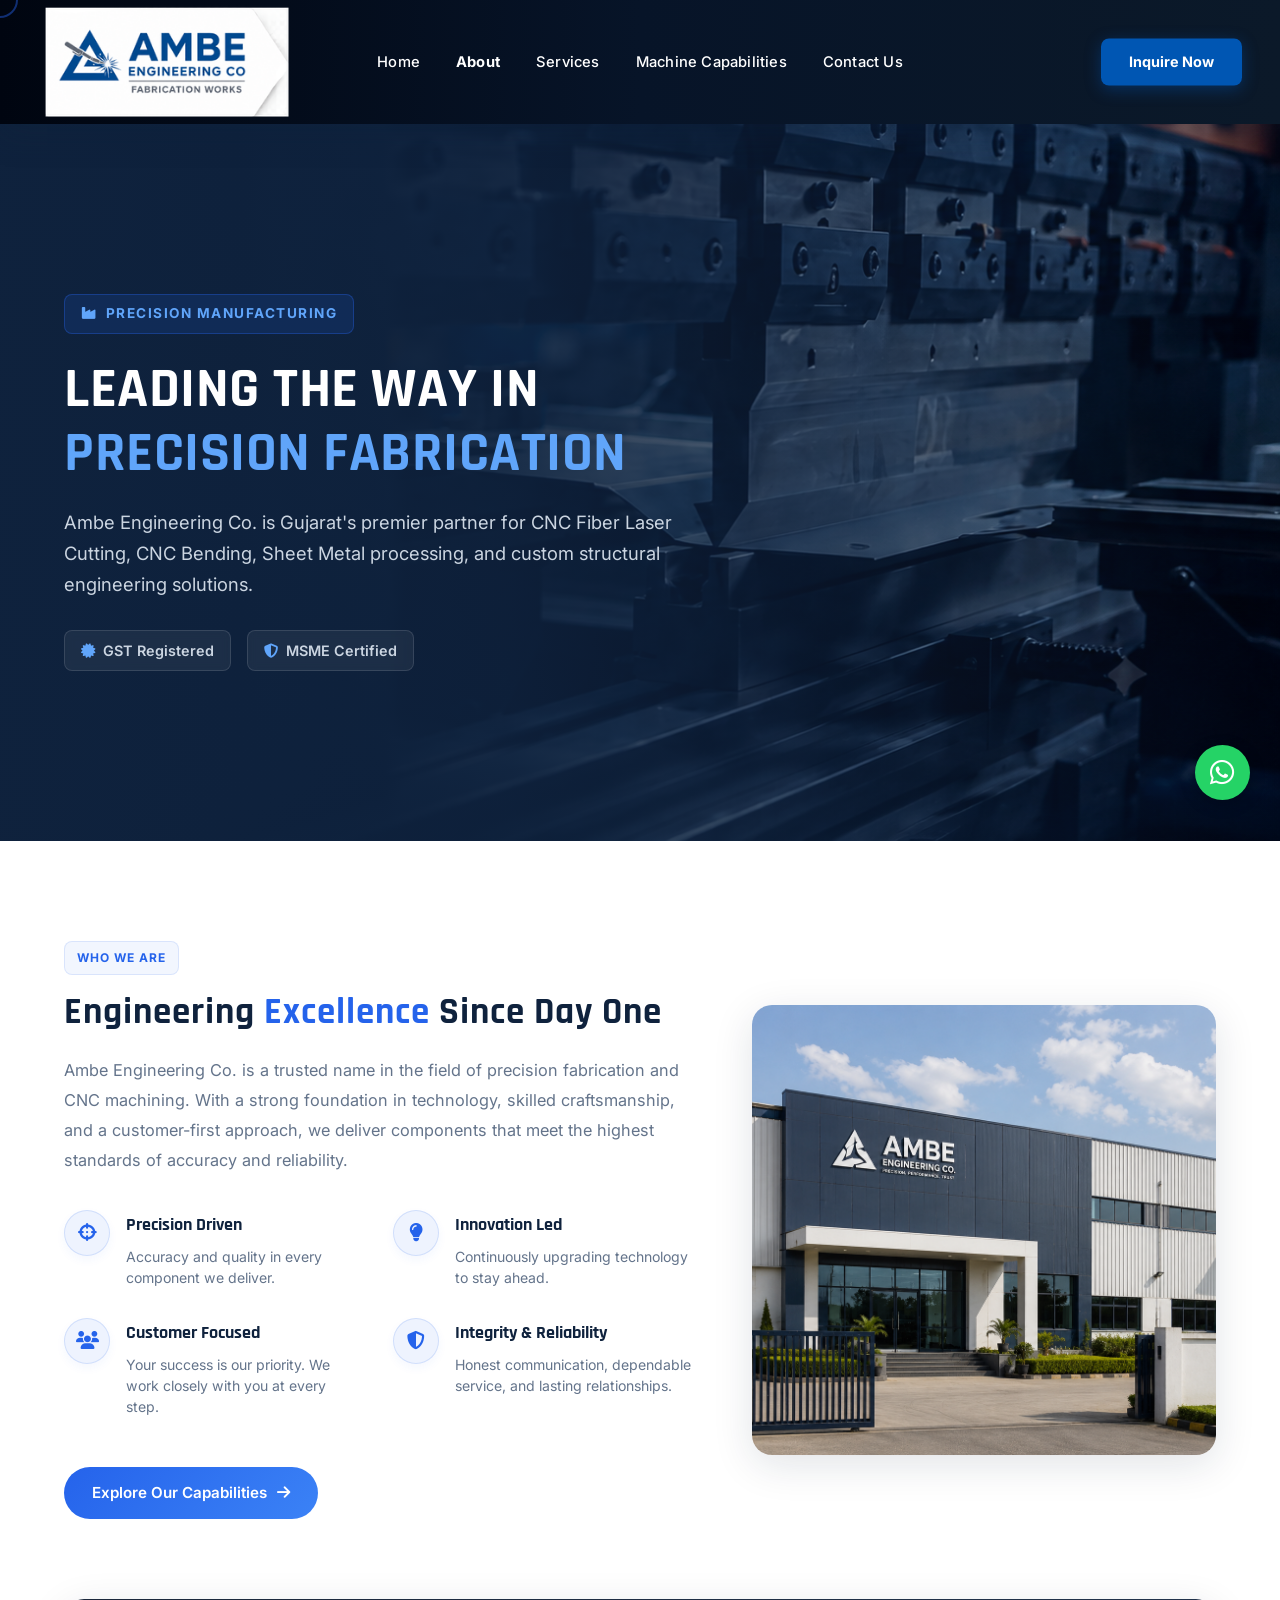
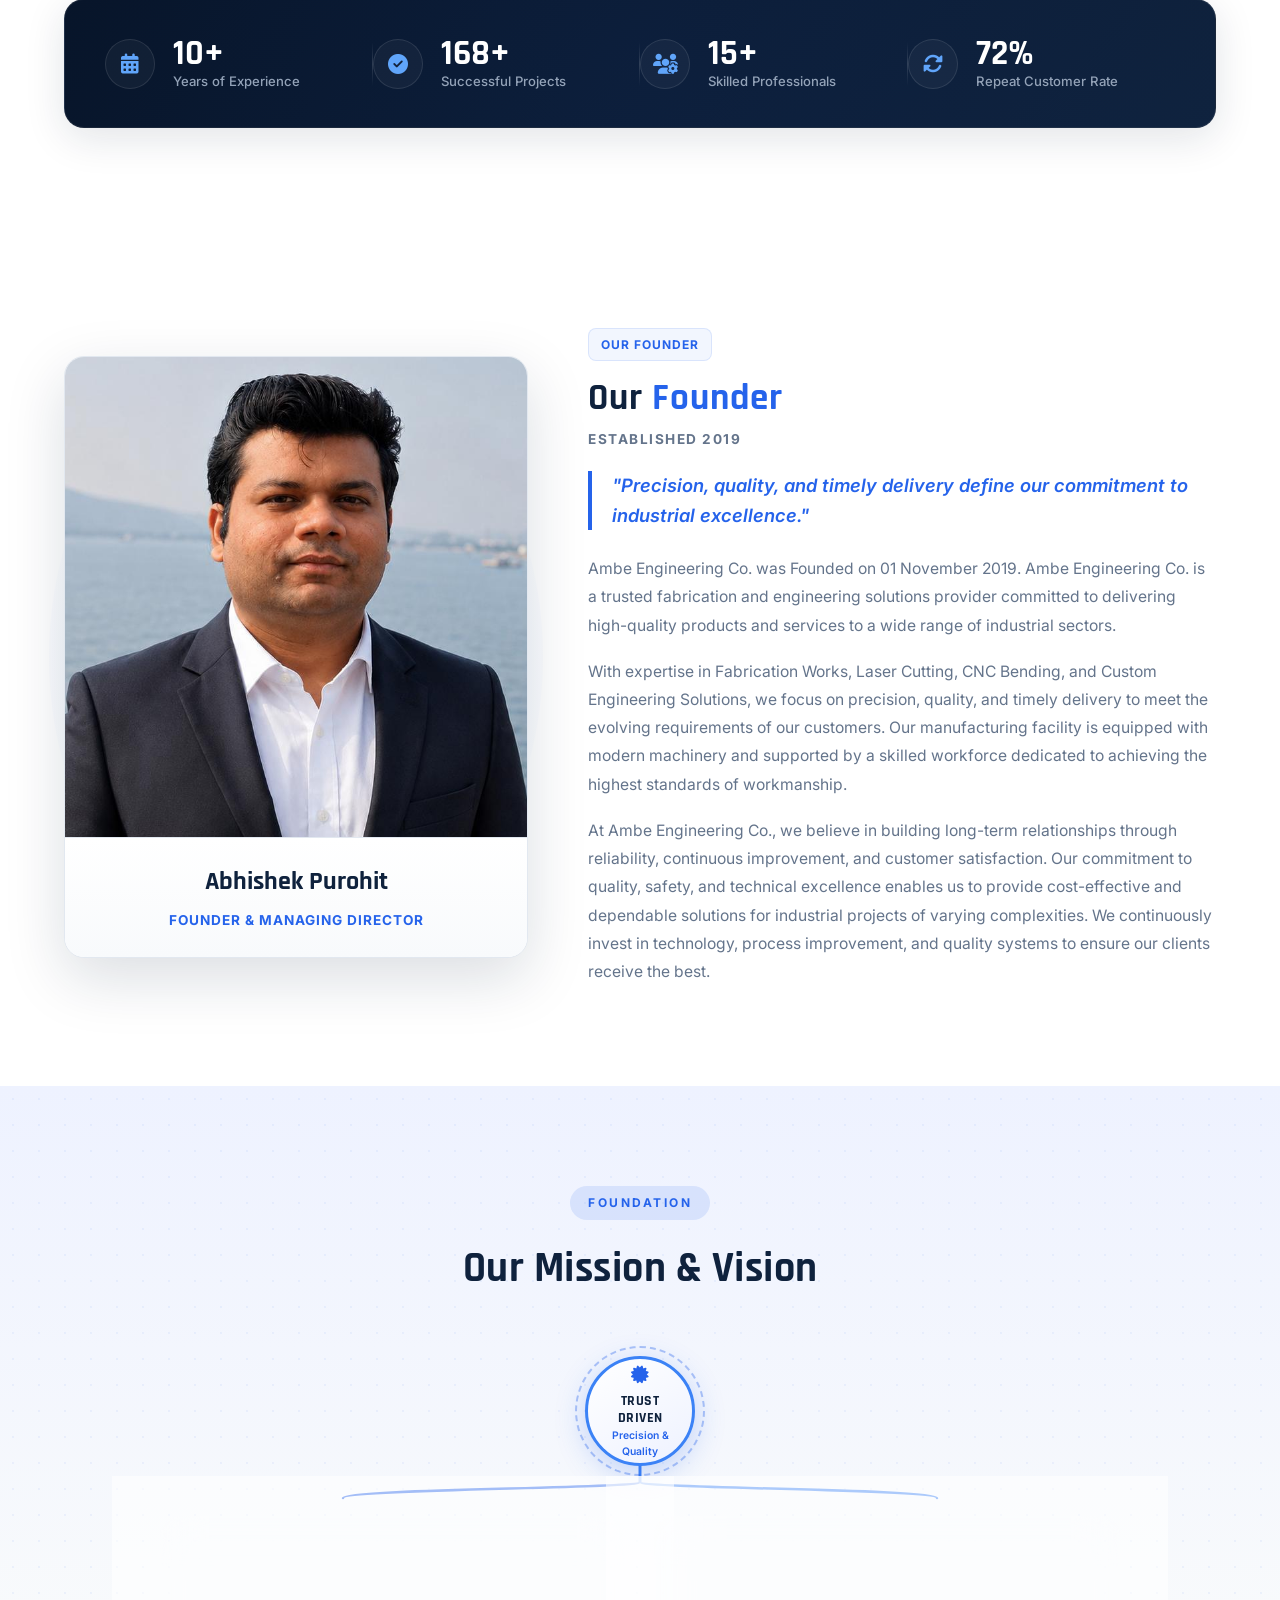
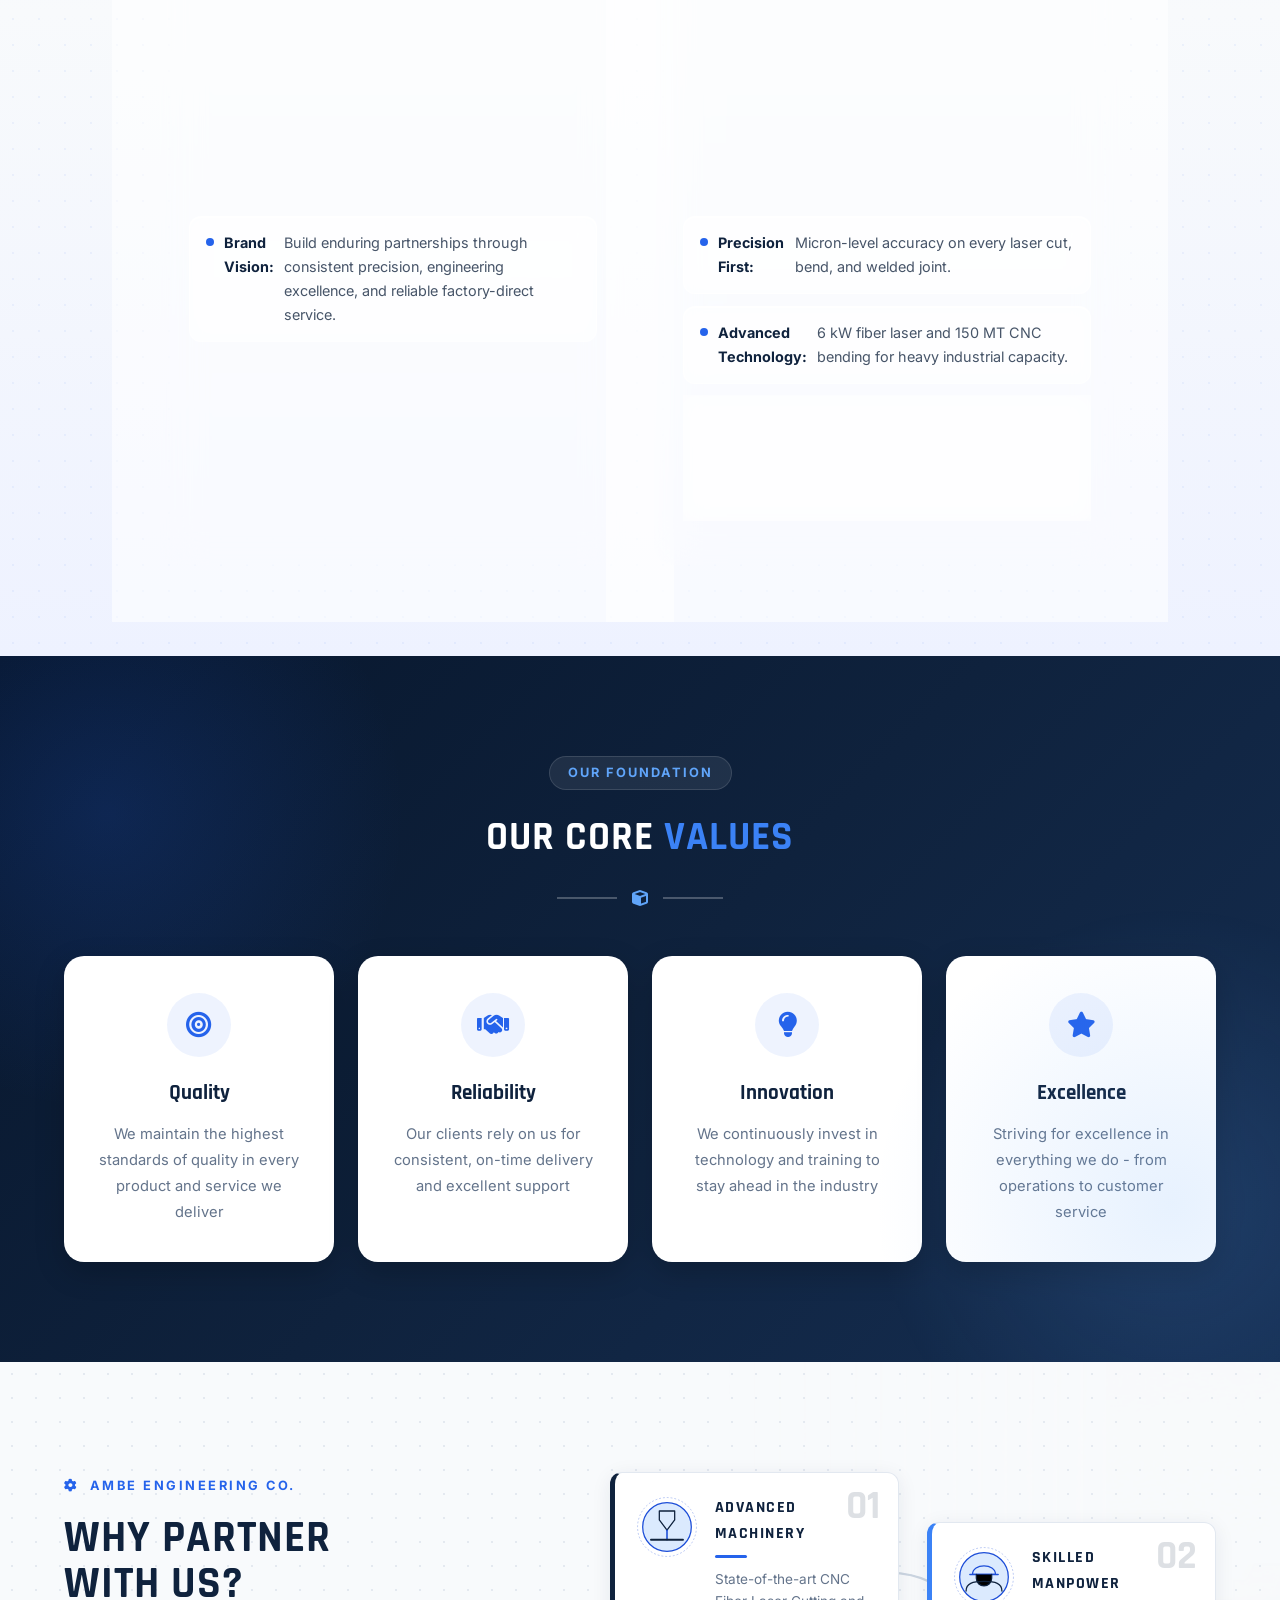
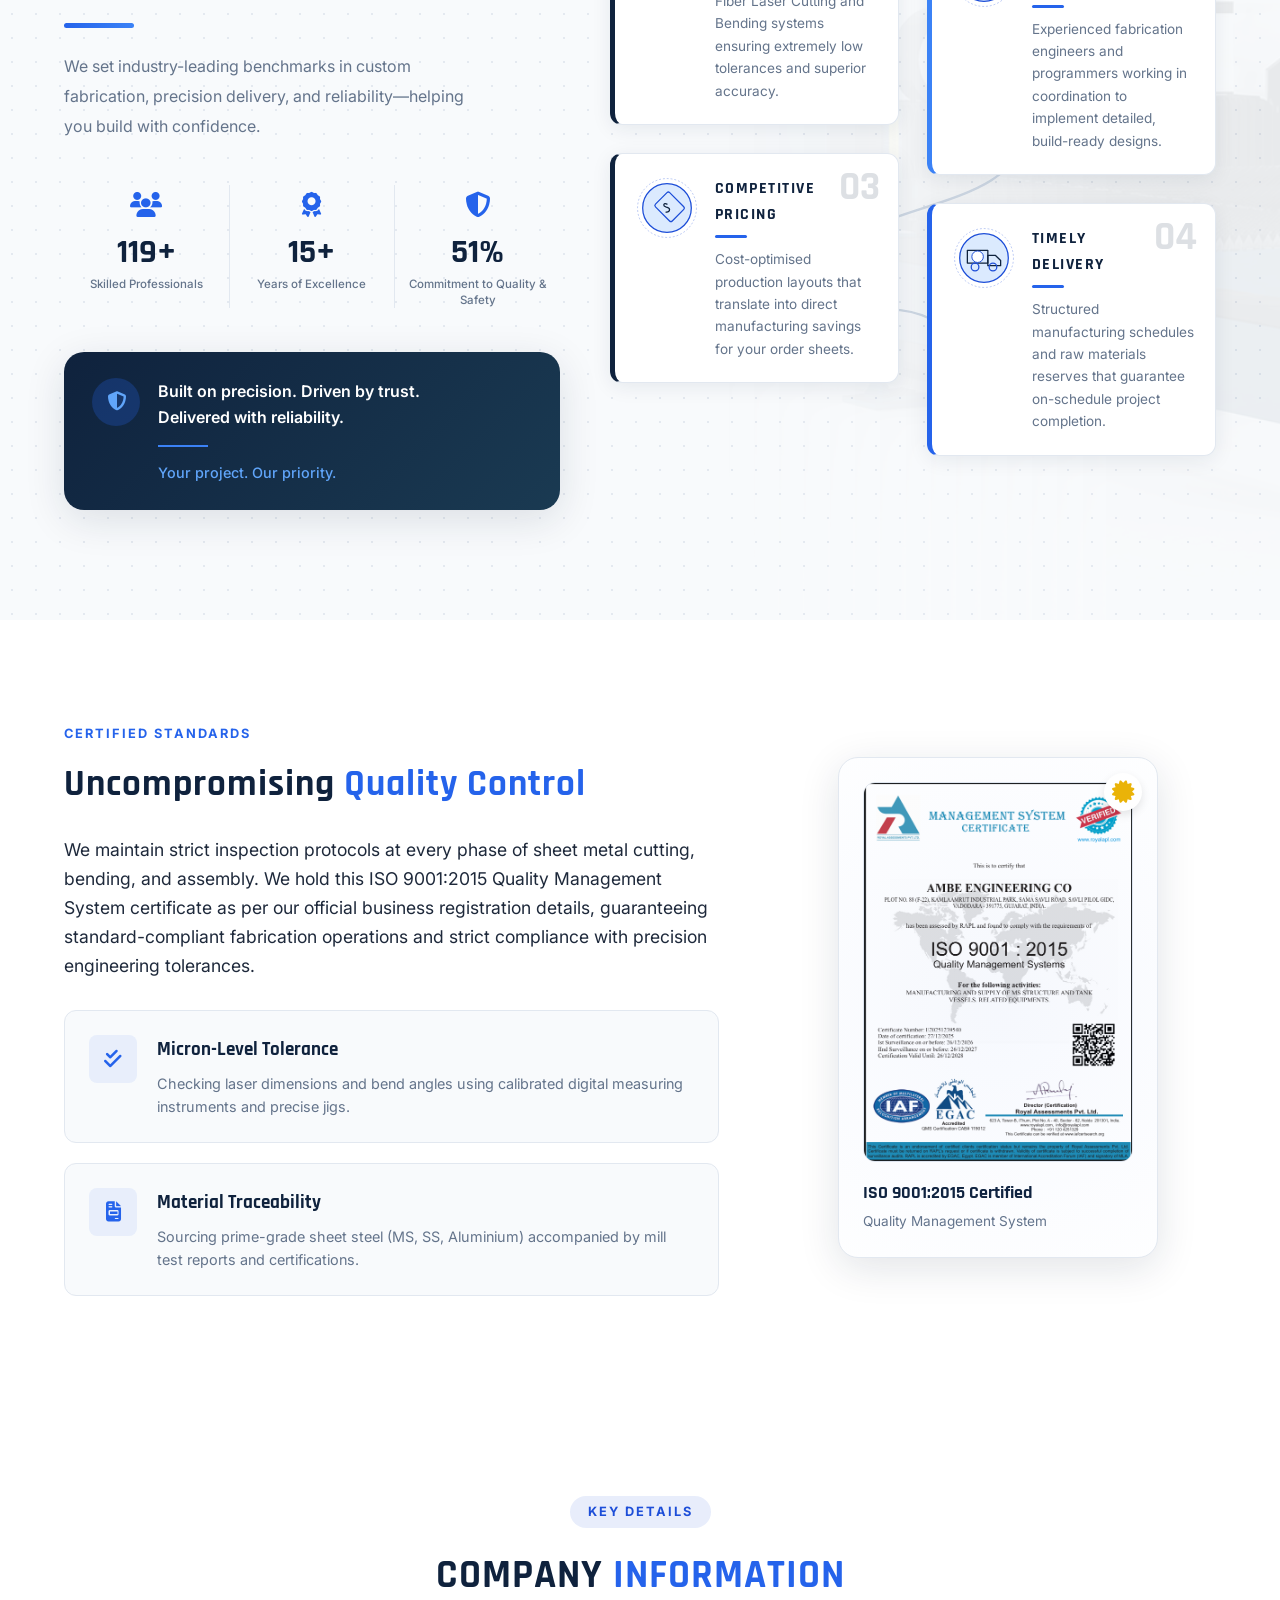
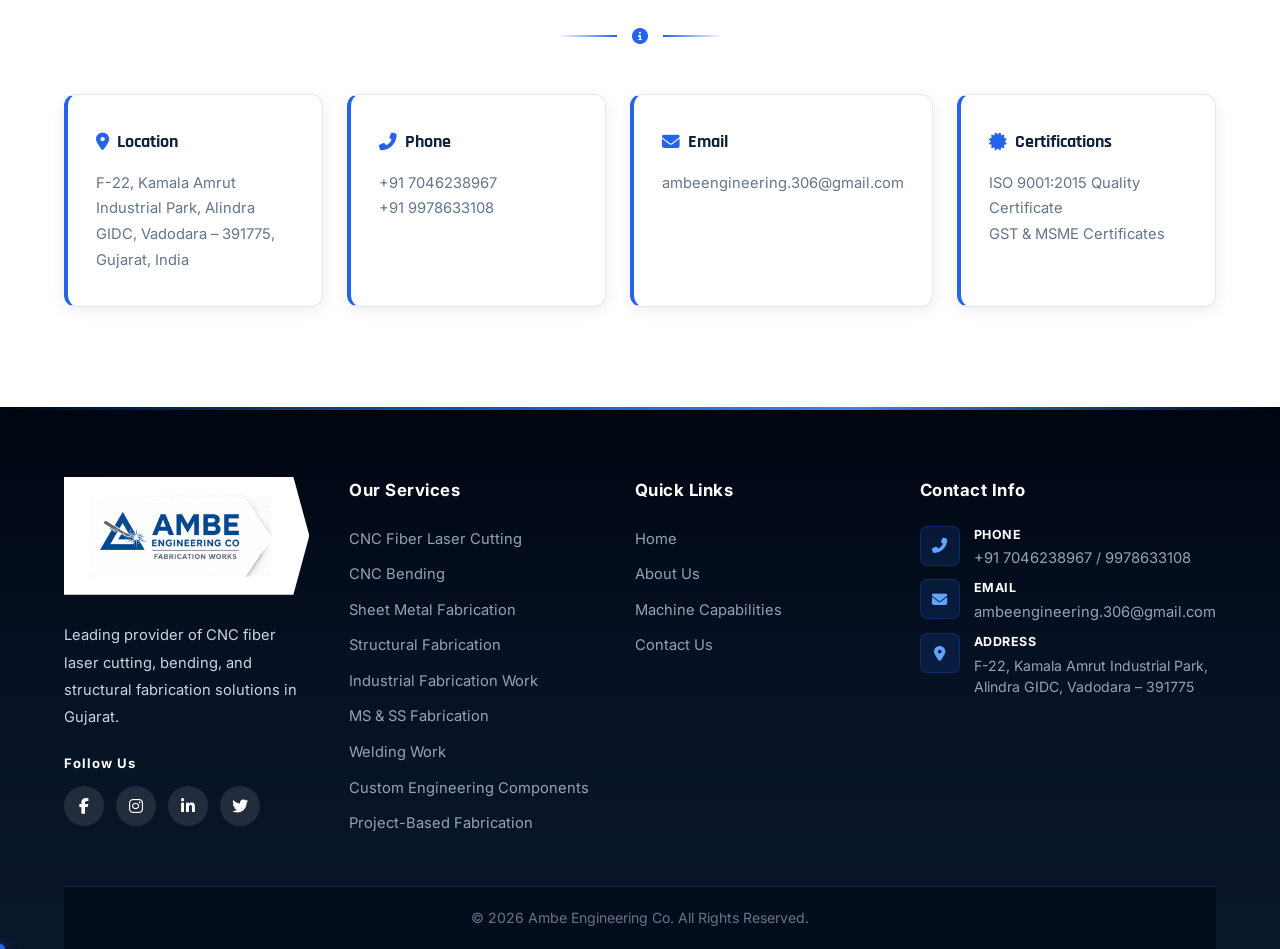
==== commit 2cb25db1: "chnge" ====
--- a/about.html
+++ b/about.html
@@ -4,7 +4,7 @@
     <meta charset="UTF-8">
     <meta name="viewport" content="width=device-width, initial-scale=1.0">
     <title>About Us | Ambe Engineering Co.</title>
-    <link rel="stylesheet" href="styles.css?v=19">
+    <link rel="stylesheet" href="styles.css?v=21">
     <link rel="stylesheet" href="https://cdnjs.cloudflare.com/ajax/libs/font-awesome/6.4.0/css/all.min.css">
 </head>
 <body>
@@ -152,24 +152,24 @@
         </div>
     </section>
 
-    <!-- Company Foundation & Leadership Section -->
-    <section class="founder-section">
+    <!-- Our Founder Section -->
+    <section class="founder-section" id="our-founder">
         <div class="container">
             <div class="founder-grid">
                 <div class="founder-image-wrapper animate-on-scroll" data-reveal="left">
                     <div class="founder-card-glow"></div>
                     <div class="founder-card-inner">
-                        <img src="https://images.unsplash.com/photo-1560250097-0b93528c311a?auto=format&fit=crop&q=80&w=600" alt="Founder & Managing Director - Ambe Engineering Co.">
+                        <img src="image&video/owner photo.jpeg" alt="Abhishek Purohit - Founder &amp; Managing Director, Ambe Engineering Co.">
                         <div class="founder-meta">
-                            <h3>Owner Name</h3>
-                            <span class="founder-designation">Founder &amp; Managing Director (Temporary Name)</span>
+                            <h3>Abhishek Purohit</h3>
+                            <span class="founder-designation">Founder &amp; Managing Director</span>
                         </div>
                     </div>
                 </div>
                 <div class="founder-content animate-on-scroll" data-reveal="right" data-delay="1">
-                    <span class="about-hero-tag" style="background: rgba(37, 99, 235, 0.06); border: 1px solid rgba(37, 99, 235, 0.12); padding: 6px 12px; margin-bottom: 16px; font-size: 0.75rem; letter-spacing: 1px; color: var(--secondary-color);">ESTABLISHED 2019</span>
-                    <h2 class="section-title main-title-premium" style="font-size: 2.3rem; line-height: 1.2; margin-bottom: 20px; text-align: left;">Our <span>Foundation</span> &amp; Leadership</h2>
-                    
+                    <span class="about-hero-tag founder-section-tag">OUR FOUNDER</span>
+                    <h2 class="section-title main-title-premium founder-section-title">Our <span>Founder</span></h2>
+                    <p class="founder-established">Established 2019</p>
                     <p class="founder-quote">"Precision, quality, and timely delivery define our commitment to industrial excellence."</p>
                     
                     <p class="founder-text">Ambe Engineering Co. was Founded on 01 November 2019. Ambe Engineering Co. is a trusted fabrication and engineering solutions provider committed to delivering high-quality products and services to a wide range of industrial sectors.</p>
--- a/styles.css
+++ b/styles.css
@@ -2923,11 +2923,44 @@
 @media (max-width: 768px) {
     .about-hero-header {
         min-height: 400px;
-        padding: 80px 0;
+        padding: 100px 0 70px;
         background-position: 75% center;
     }
     .about-hero-header::before {
         background: rgba(15, 34, 61, 0.95);
+    }
+    .about-hero-header h1 {
+        font-size: 2rem;
+        line-height: 1.2;
+    }
+    .about-hero-header p {
+        font-size: 0.98rem;
+        margin-bottom: 22px;
+    }
+    .about-hero-badges {
+        gap: 10px;
+    }
+    .about-hero-header .hero-badge {
+        font-size: 0.8rem;
+        padding: 7px 12px;
+    }
+}
+
+@media (max-width: 480px) {
+    .about-hero-header {
+        min-height: 360px;
+        padding: 90px 0 60px;
+    }
+    .about-hero-header h1 {
+        font-size: 1.65rem;
+    }
+    .about-hero-header p {
+        font-size: 0.9rem;
+    }
+    .about-hero-tag {
+        font-size: 0.72rem;
+        padding: 6px 12px;
+        margin-bottom: 16px;
     }
 }
 
@@ -3273,6 +3306,16 @@
         grid-template-columns: 1fr;
         gap: 20px;
     }
+    .about-section {
+        padding: 60px 0;
+    }
+    .about-section .main-title-premium,
+    .founder-content .main-title-premium,
+    .founder-section-title,
+    .services-qa-content .main-title-premium {
+        font-size: 1.75rem !important;
+        line-height: 1.25 !important;
+    }
     .about-stats-bar {
         grid-template-columns: 1fr;
         gap: 25px;
@@ -3281,6 +3324,28 @@
     }
     .about-stat-item::after {
         display: none !important;
+    }
+    .about-stat-num {
+        font-size: 1.85rem;
+    }
+    .values-section,
+    .services-qa-section,
+    .company-info {
+        padding: 60px 0;
+    }
+    .services-qa-section .main-title-premium {
+        text-align: left !important;
+    }
+    .qa-lead {
+        font-size: 0.98rem;
+    }
+    .qa-feature-card {
+        padding: 18px;
+        gap: 14px;
+    }
+    .qa-cert-card {
+        max-width: 100%;
+        width: 100%;
     }
 }
 
@@ -7270,9 +7335,11 @@
 
 .founder-card-inner img {
     width: 100%;
-    height: 420px;
+    height: auto;
+    aspect-ratio: 4 / 5;
+    max-height: 480px;
     object-fit: cover;
-    object-position: center;
+    object-position: center 12%;
 }
 
 .founder-meta {
@@ -7302,6 +7369,33 @@
     display: flex;
     flex-direction: column;
     justify-content: center;
+}
+
+.founder-section-tag {
+    background: rgba(37, 99, 235, 0.06);
+    border: 1px solid rgba(37, 99, 235, 0.12);
+    padding: 6px 12px;
+    margin-bottom: 16px;
+    font-size: 0.75rem;
+    letter-spacing: 1px;
+    color: var(--secondary-color);
+    align-self: flex-start;
+}
+
+.founder-section-title {
+    font-size: 2.3rem;
+    line-height: 1.2;
+    margin-bottom: 8px;
+    text-align: left;
+}
+
+.founder-established {
+    font-size: 0.85rem;
+    font-weight: 700;
+    letter-spacing: 1.5px;
+    text-transform: uppercase;
+    color: var(--text-muted);
+    margin-bottom: 20px;
 }
 
 .founder-quote {
@@ -7331,9 +7425,11 @@
         grid-template-columns: 1fr;
         gap: 40px;
     }
-    
-    .founder-card-inner img {
-        height: 380px;
+
+    .founder-image-wrapper {
+        max-width: 380px;
+        margin: 0 auto;
+        width: 100%;
     }
 }
 
@@ -7341,33 +7437,83 @@
     .founder-section {
         padding: 60px 0;
     }
-    
+
+    .founder-image-wrapper {
+        max-width: 320px;
+    }
+
     .founder-card-inner img {
-        height: 300px;
-    }
-    
+        max-height: 400px;
+    }
+
     .founder-quote {
         font-size: 1.05rem;
         padding-left: 15px;
         margin-bottom: 20px;
     }
-    
+
+    .founder-text {
+        font-size: 0.92rem;
+        line-height: 1.75;
+    }
+
     .founder-grid {
         gap: 30px;
     }
+
+    .founder-meta {
+        padding: 20px 16px;
+    }
+
+    .founder-card-inner:hover {
+        transform: none;
+        box-shadow: var(--shadow-lg);
+    }
+
+    .founder-established {
+        font-size: 0.78rem;
+        margin-bottom: 16px;
+    }
 }
 
 @media (max-width: 480px) {
+    .about-section .main-title-premium,
+    .founder-content .main-title-premium,
+    .founder-section-title,
+    .services-qa-content .main-title-premium {
+        font-size: 1.5rem !important;
+    }
+
+    .founder-image-wrapper {
+        max-width: 100%;
+    }
+
     .founder-card-inner img {
-        height: 240px;
-    }
-    
+        max-height: 360px;
+        aspect-ratio: 3 / 4;
+    }
+
     .founder-meta h3 {
         font-size: 1.35rem;
     }
-    
+
     .founder-designation {
         font-size: 0.75rem;
-    }
-}
-
+        letter-spacing: 0.8px;
+    }
+
+    .founder-quote {
+        font-size: 0.95rem;
+        padding-left: 12px;
+        border-left-width: 3px;
+    }
+
+    .about-stat-num {
+        font-size: 1.65rem;
+    }
+
+    .about-stat-label {
+        font-size: 0.78rem;
+    }
+}
+
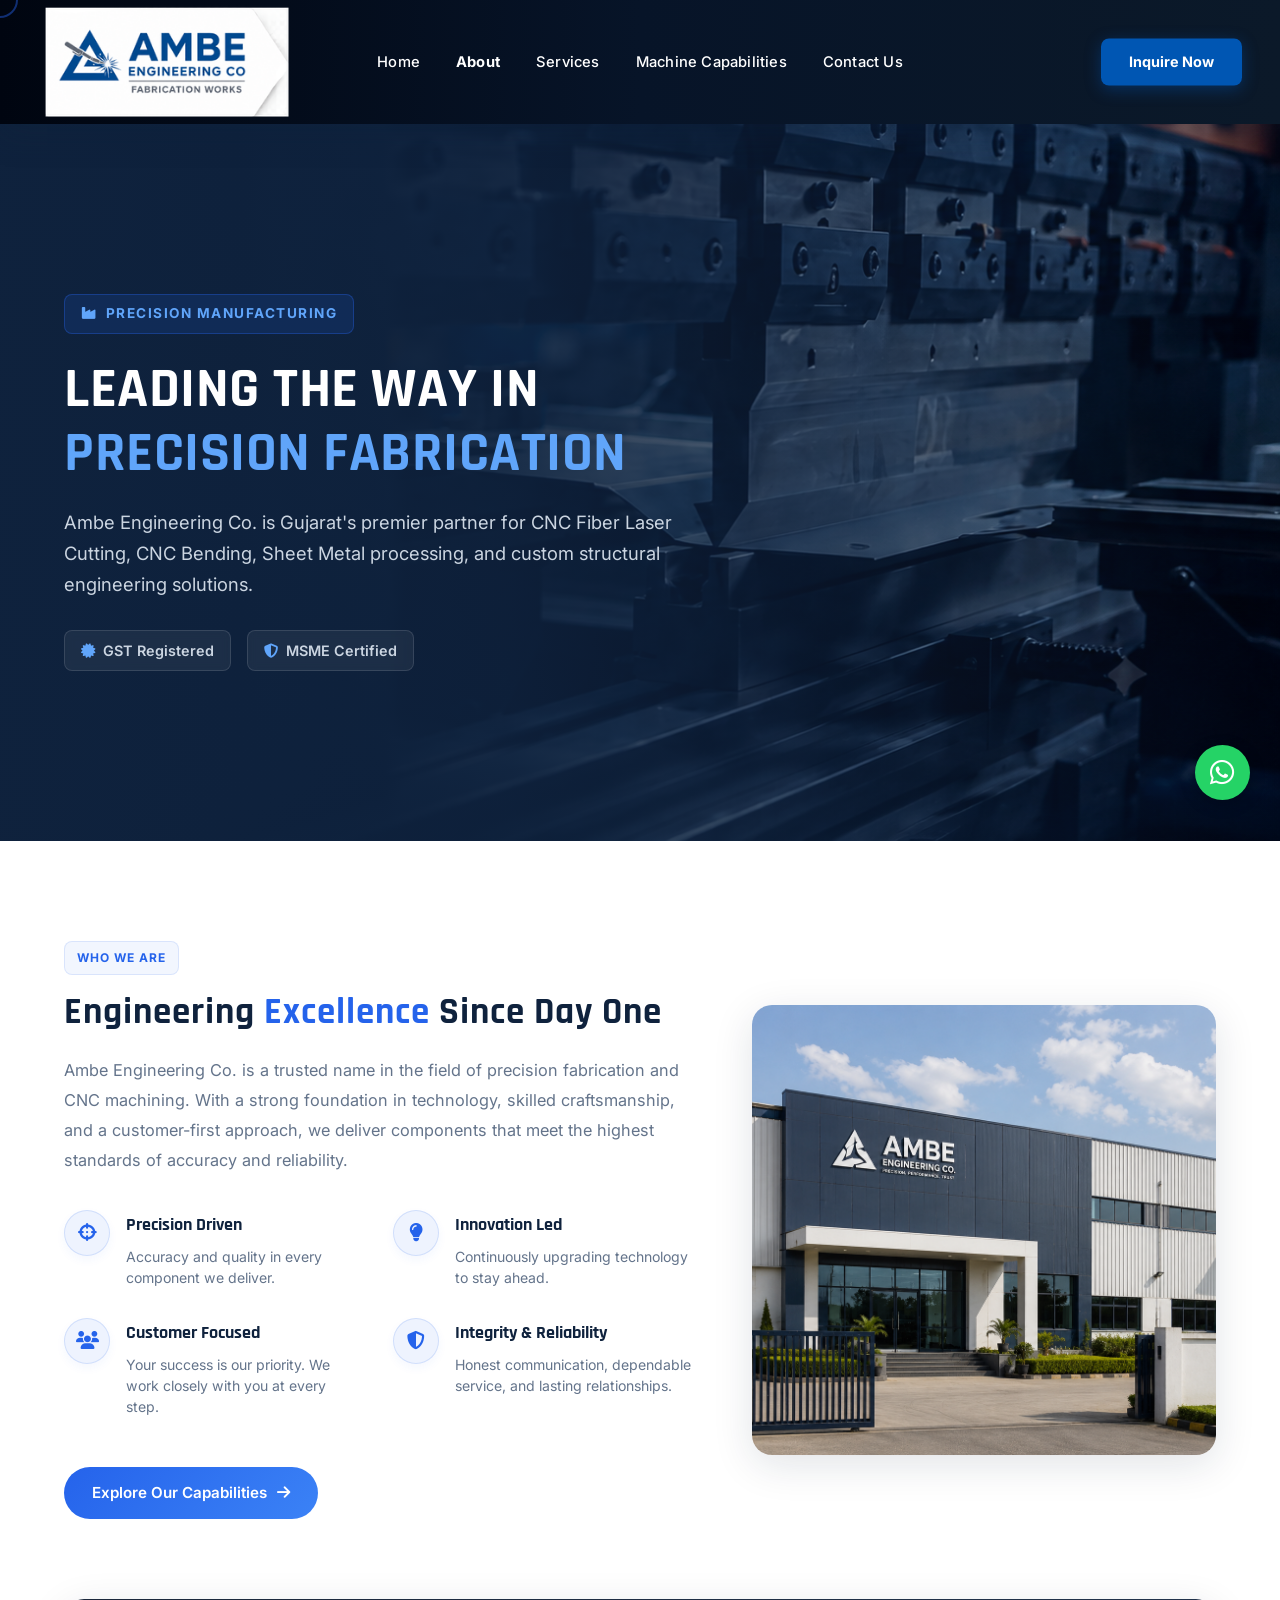
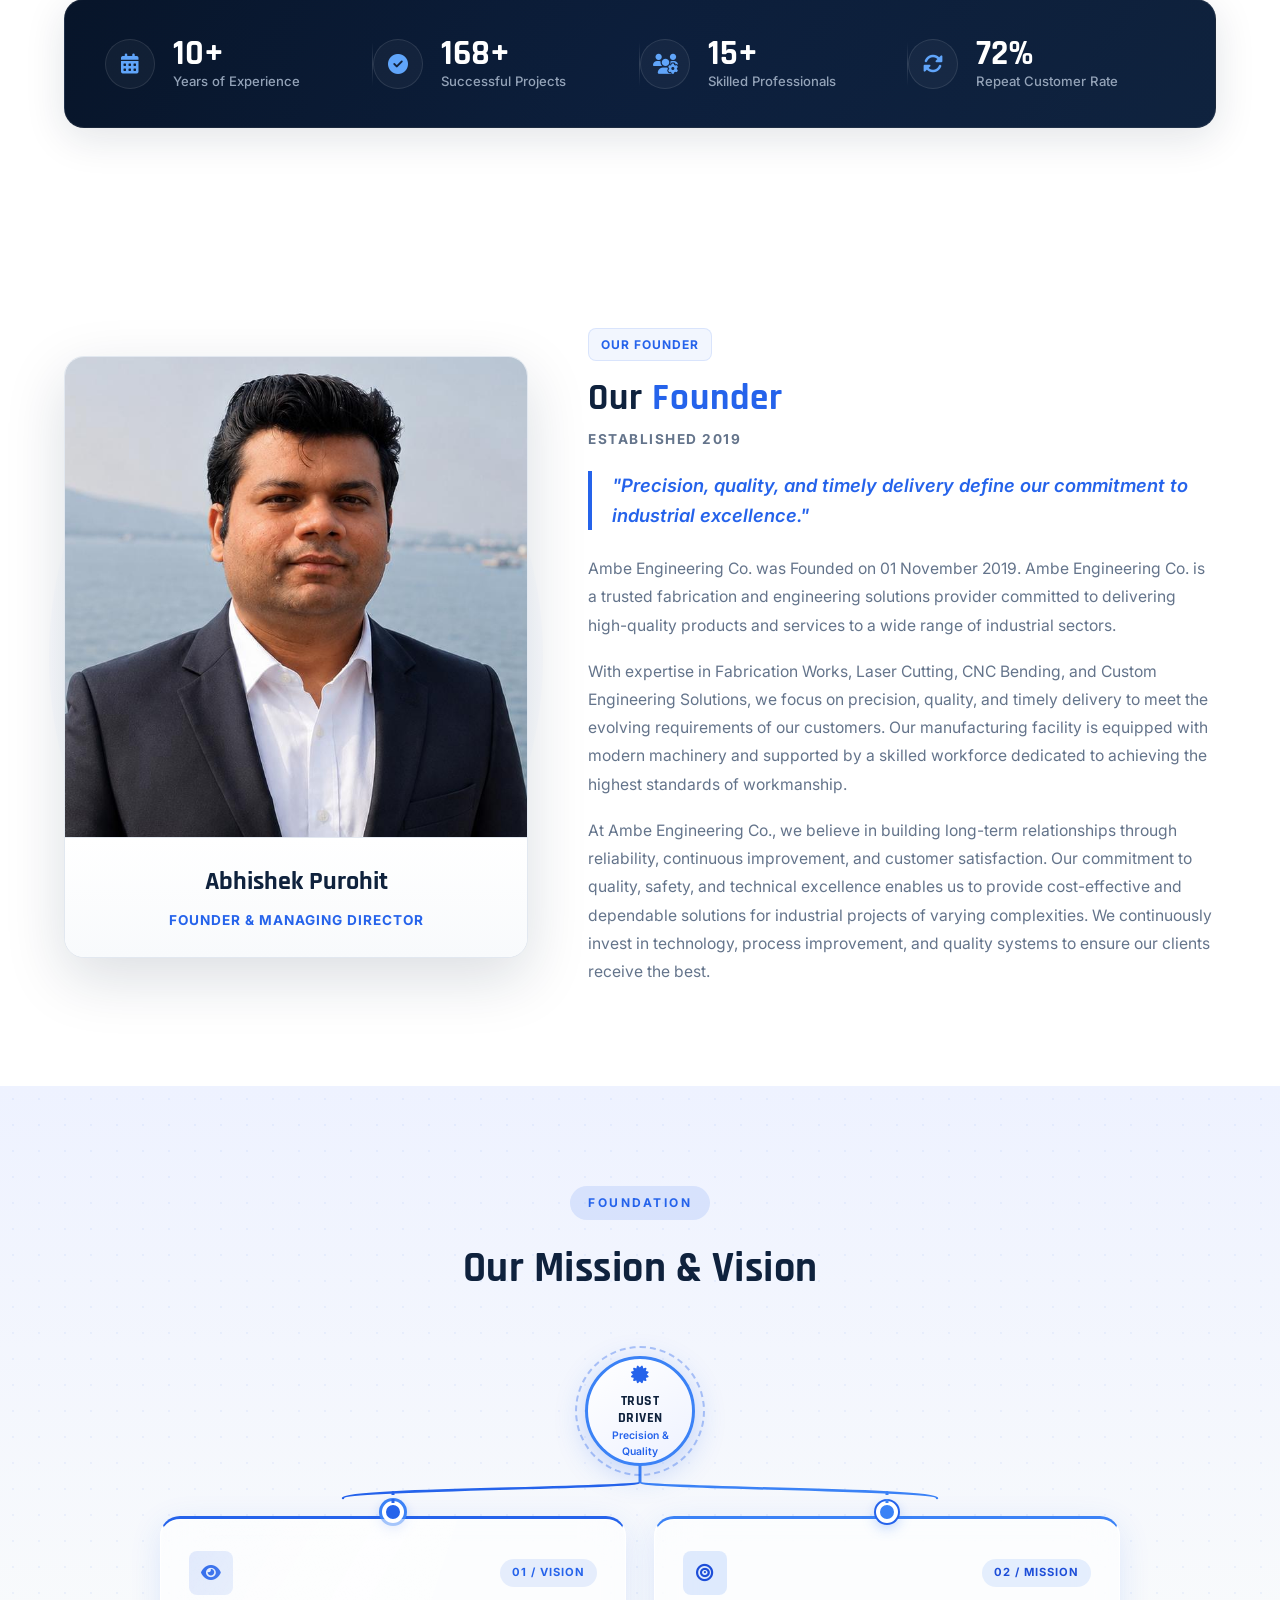
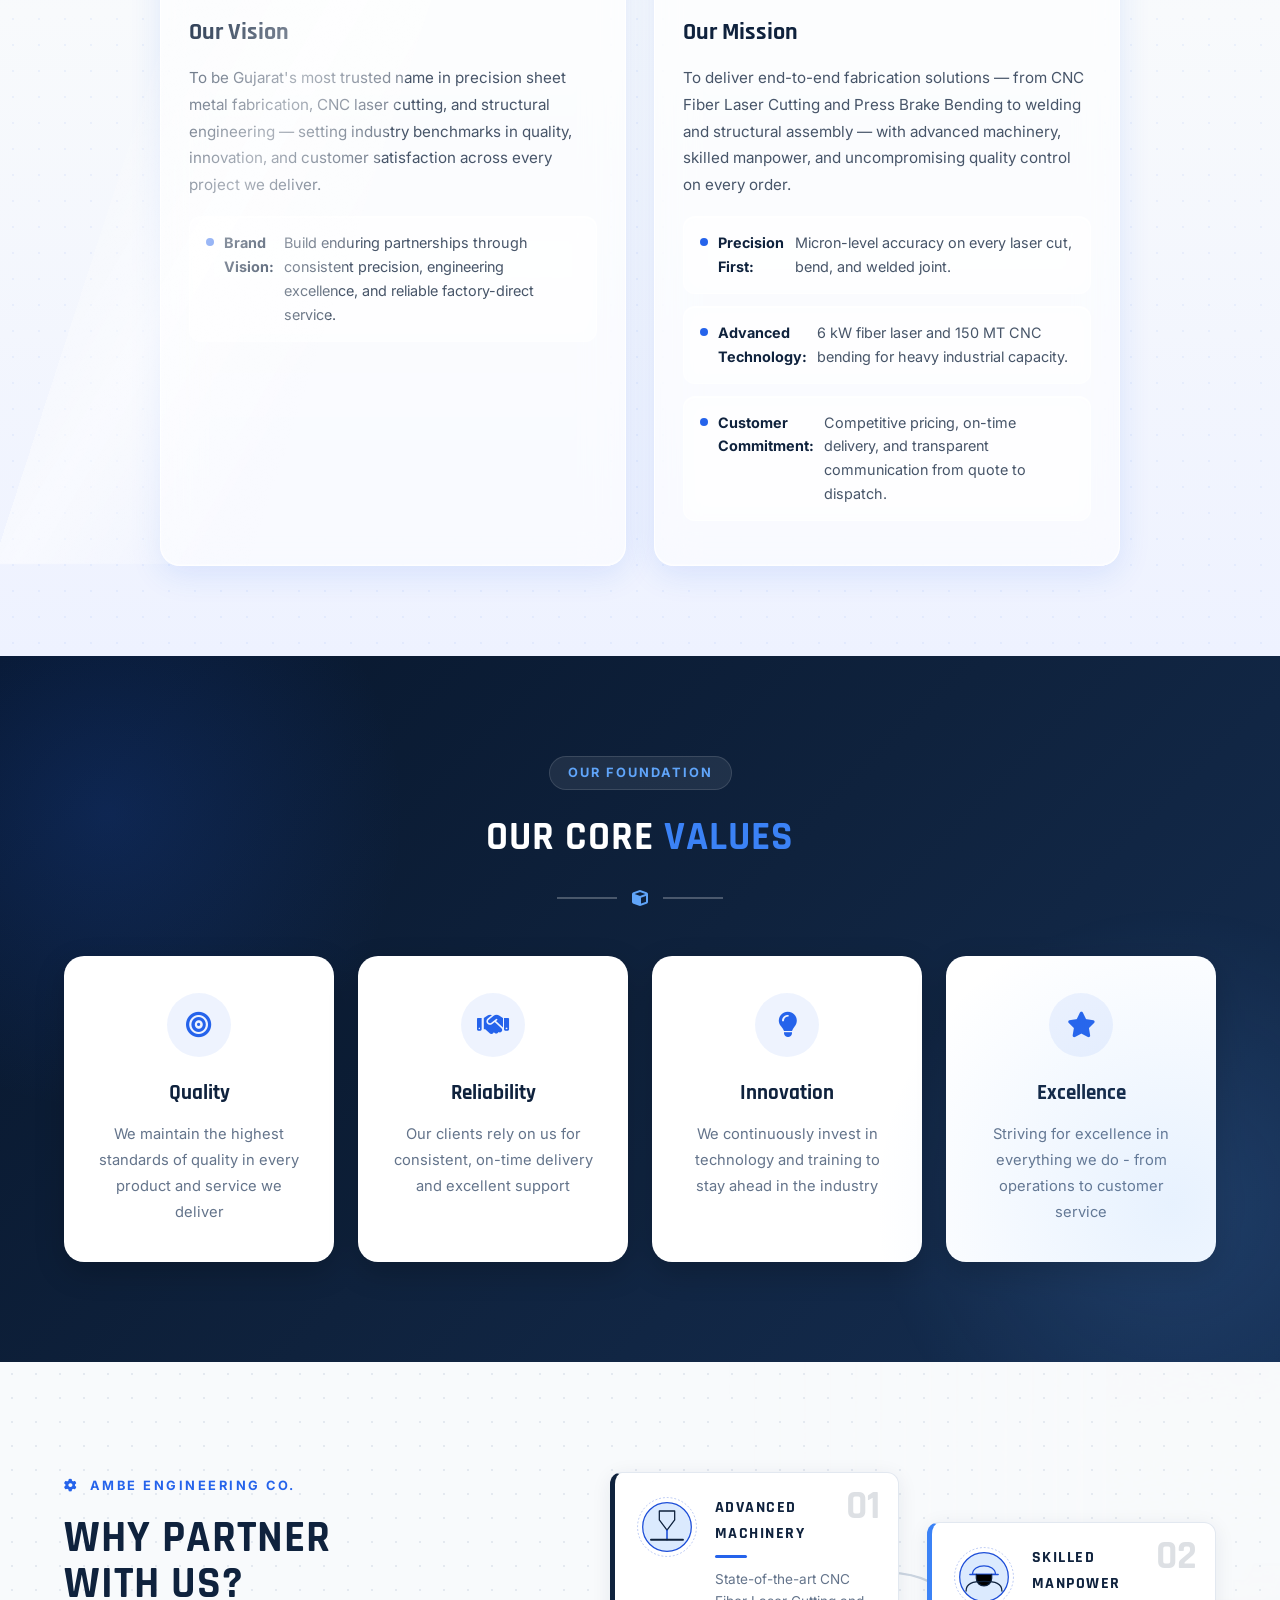
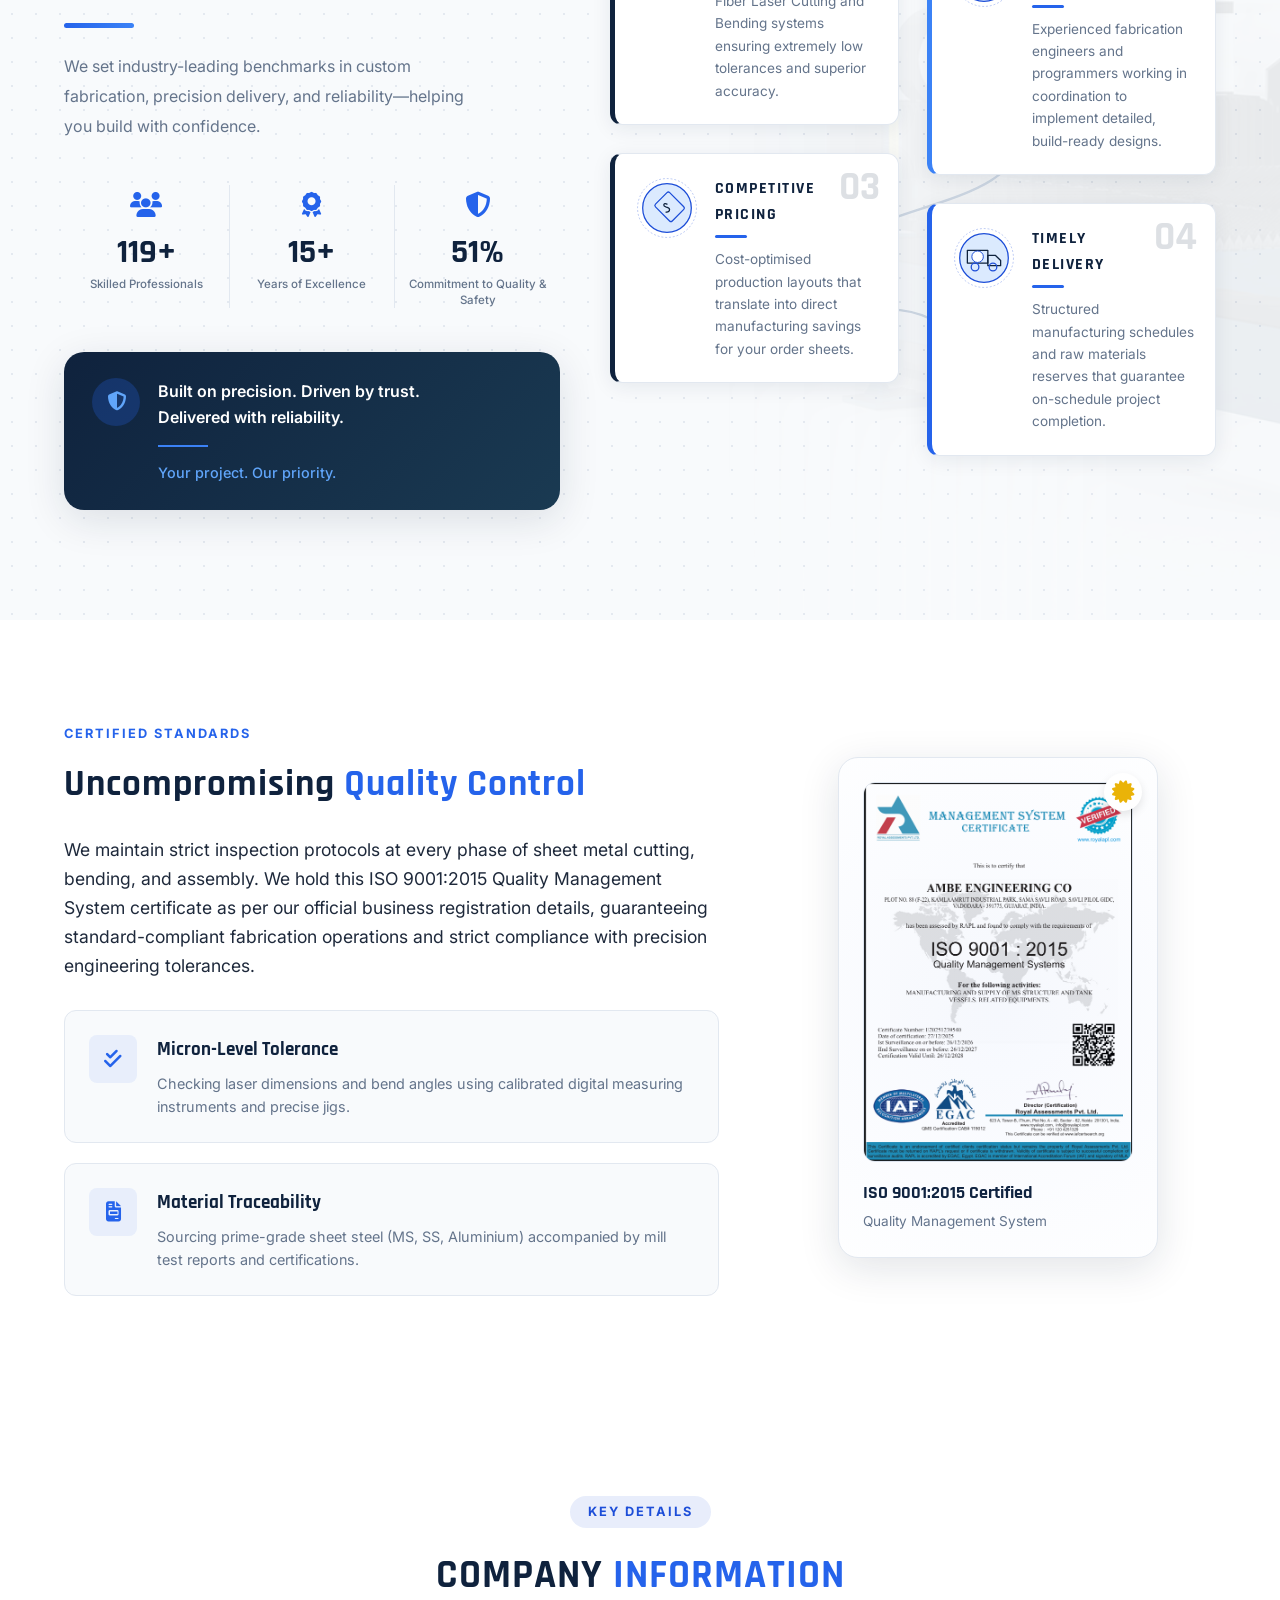
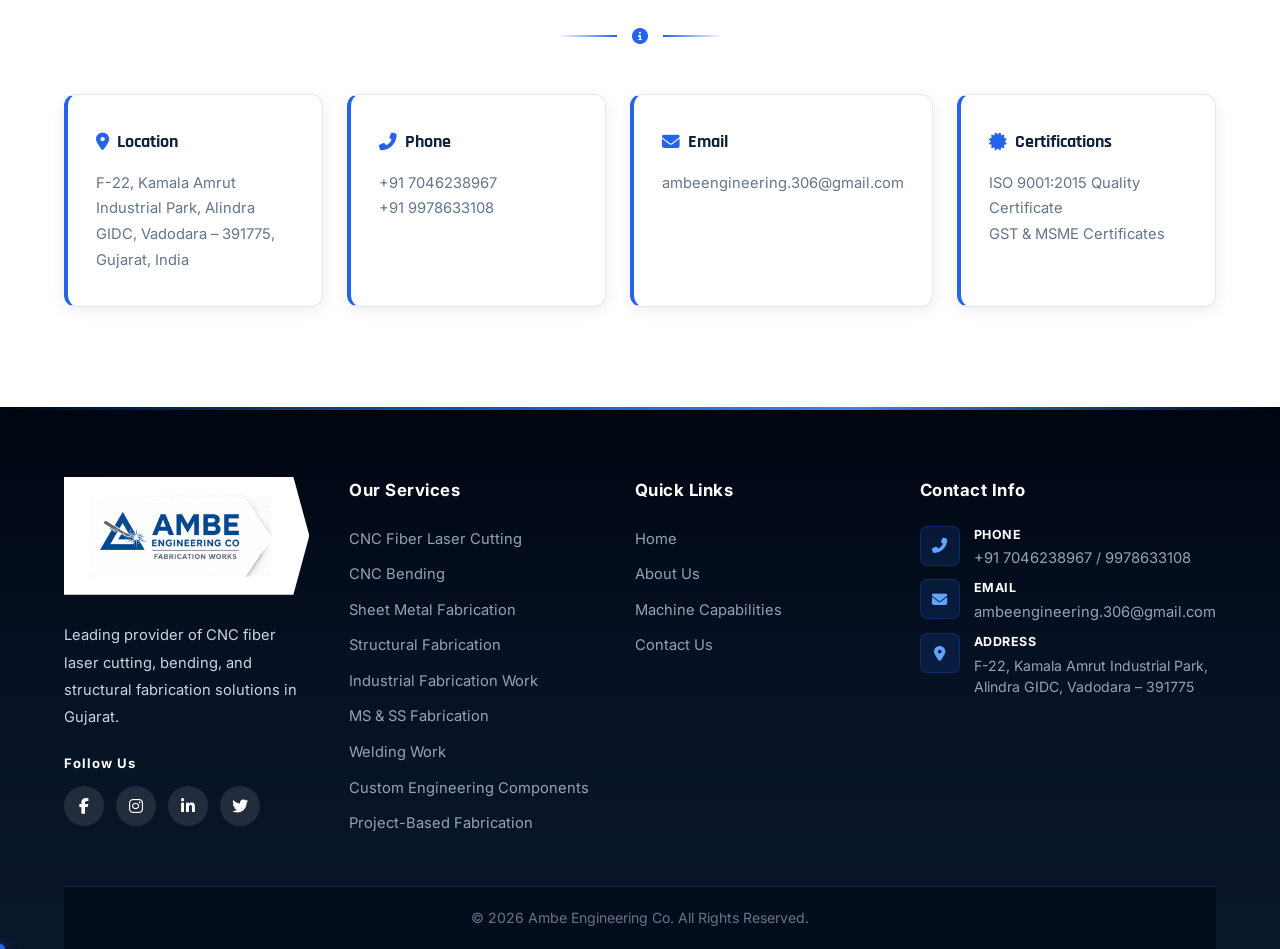
==== commit f8b6d9c6: "chnge" ====
--- a/about.html
+++ b/about.html
@@ -3,6 +3,10 @@
 <head>
     <meta charset="UTF-8">
     <meta name="viewport" content="width=device-width, initial-scale=1.0">
+    <link rel="icon" type="image/png" sizes="32x32" href="image&video/favicon-32x32.png">
+    <link rel="icon" type="image/png" sizes="16x16" href="image&video/favicon-16x16.png">
+    <link rel="apple-touch-icon" sizes="180x180" href="image&video/apple-touch-icon.png">
+    <meta name="theme-color" content="#0f223d">
     <title>About Us | Ambe Engineering Co.</title>
     <link rel="stylesheet" href="styles.css?v=21">
     <link rel="stylesheet" href="https://cdnjs.cloudflare.com/ajax/libs/font-awesome/6.4.0/css/all.min.css">
